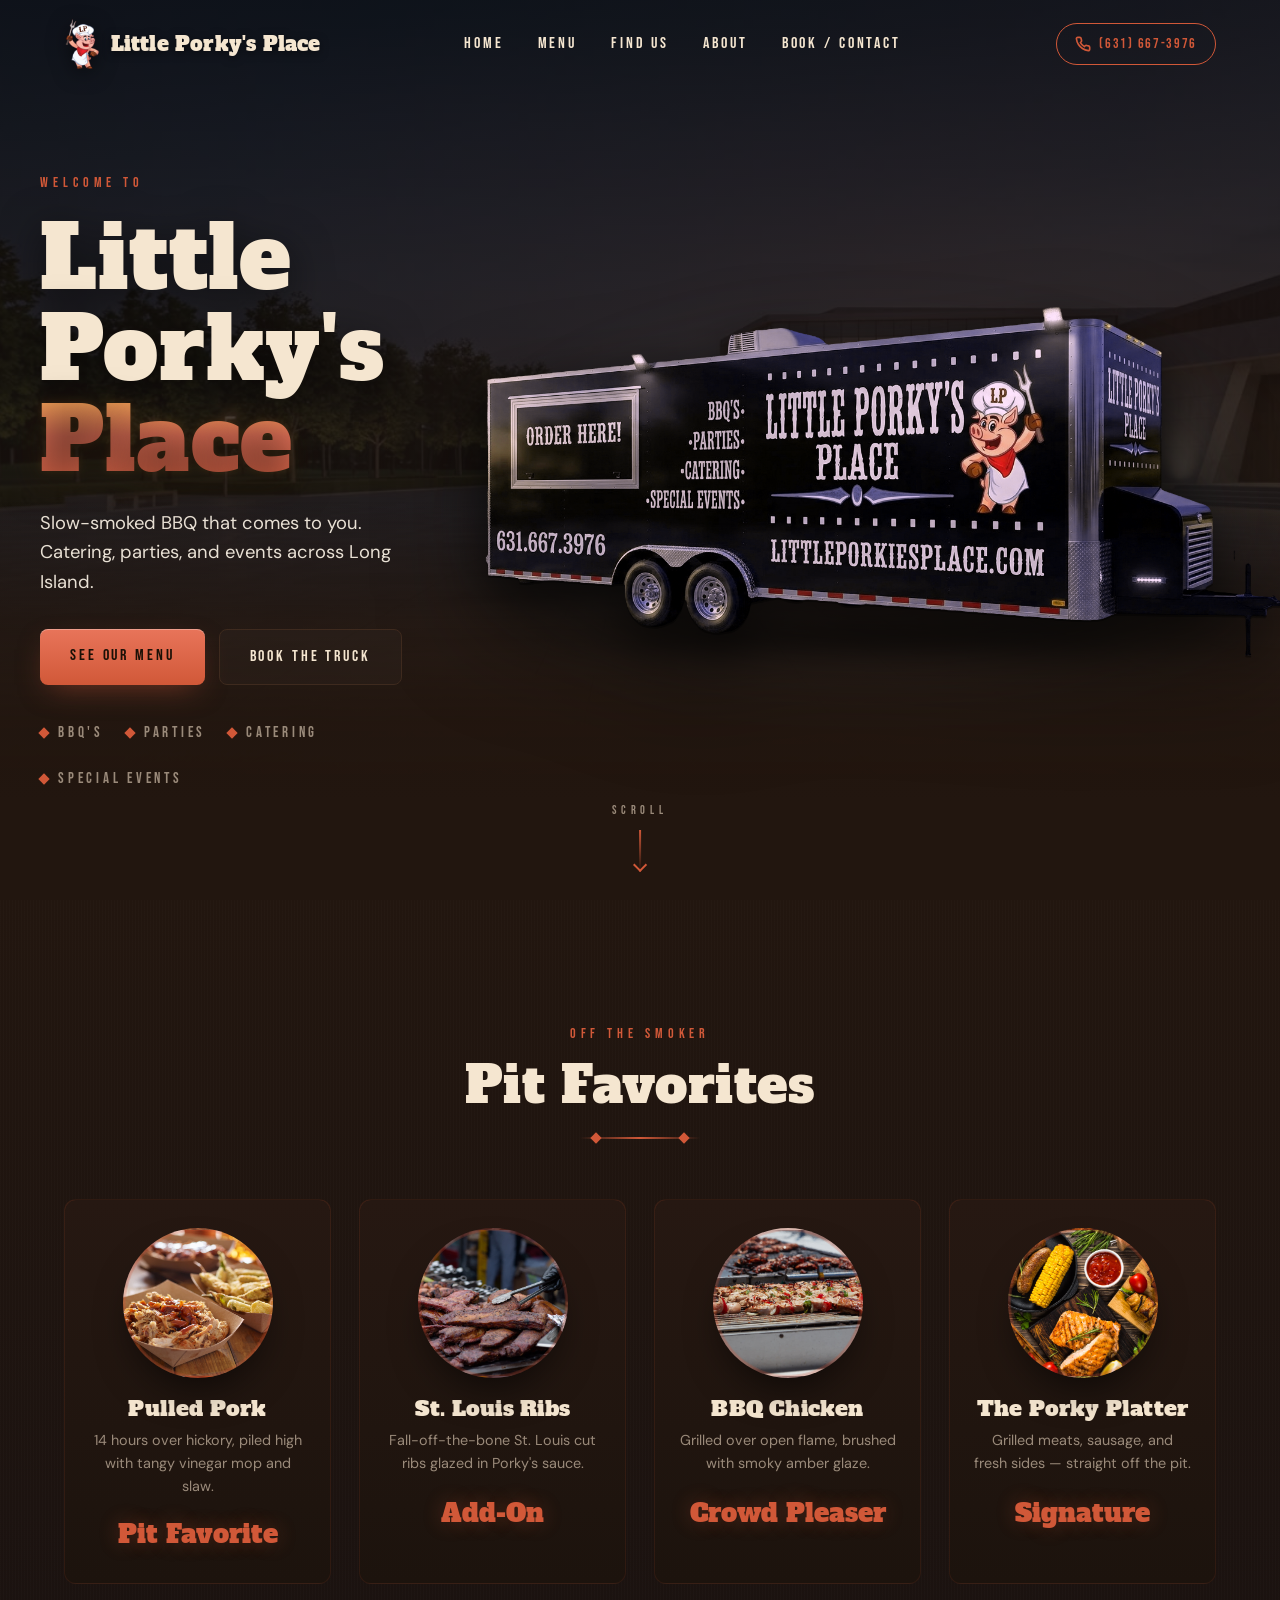
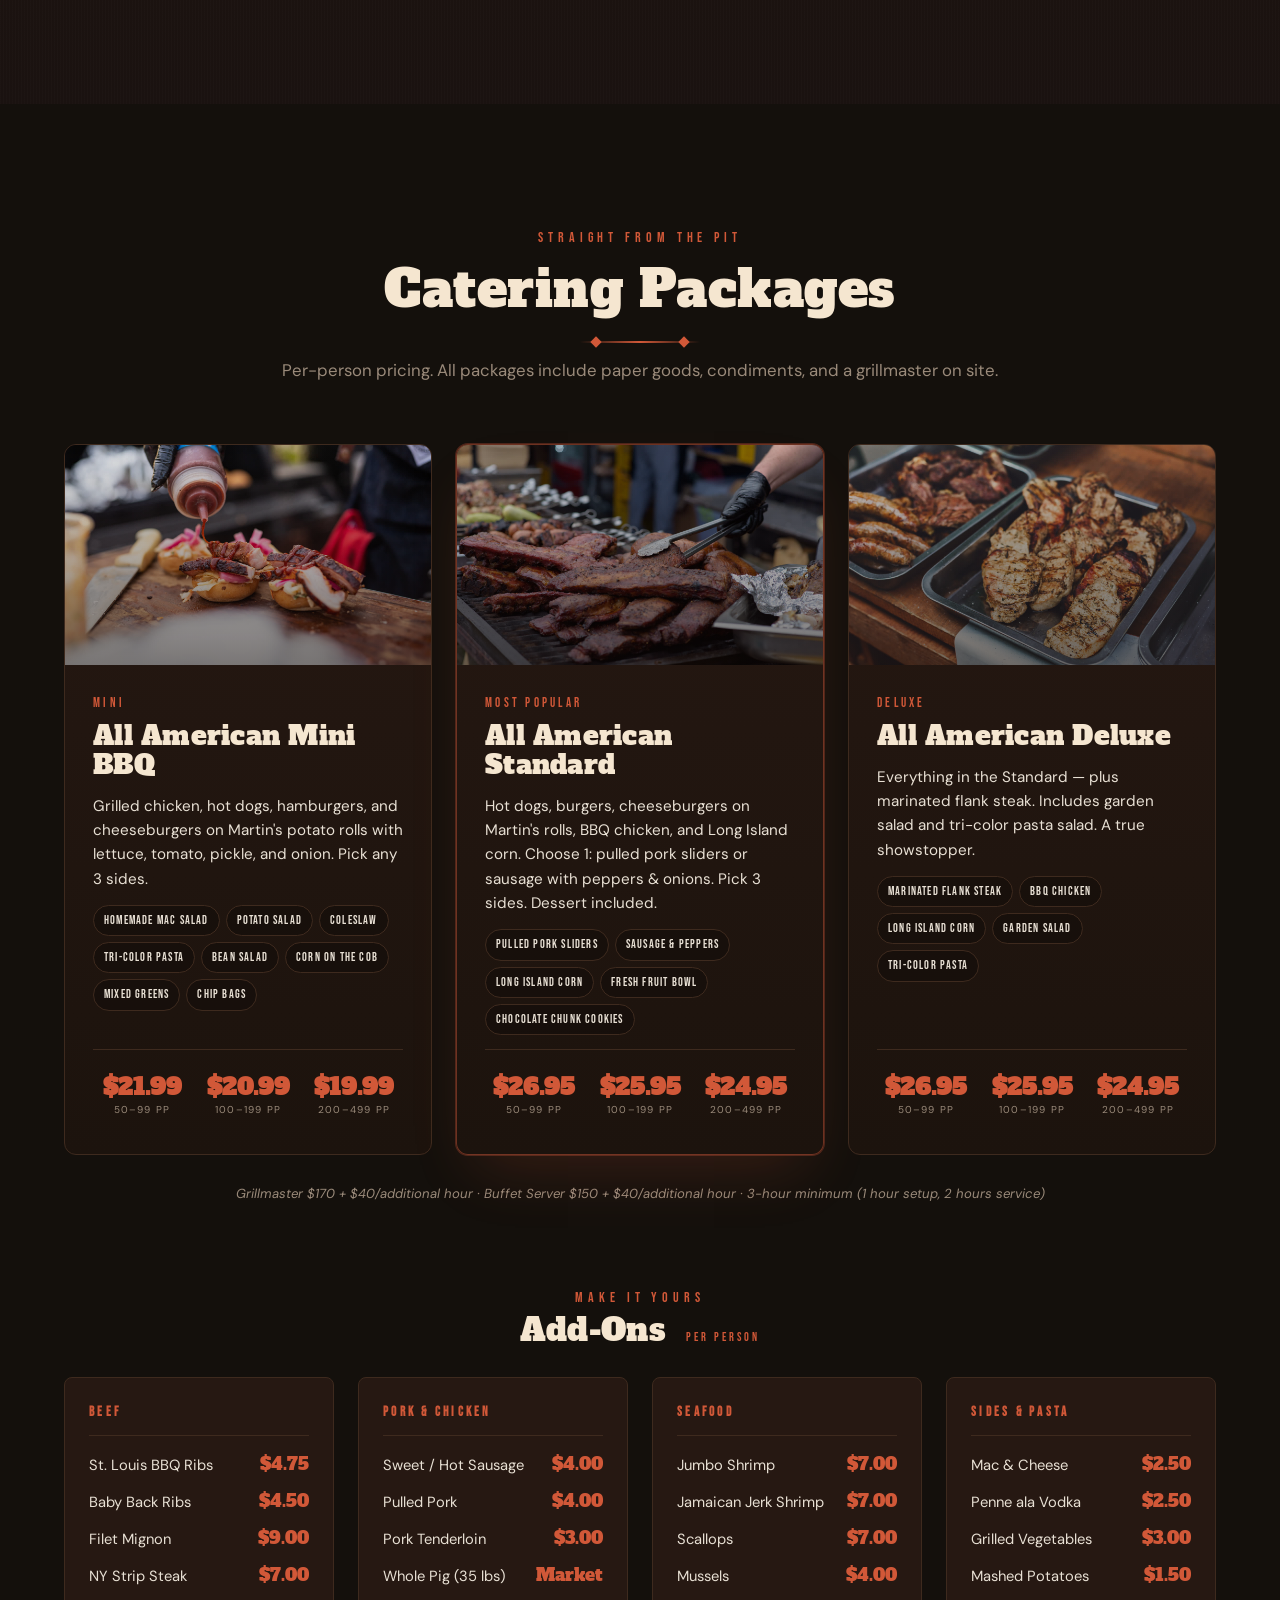
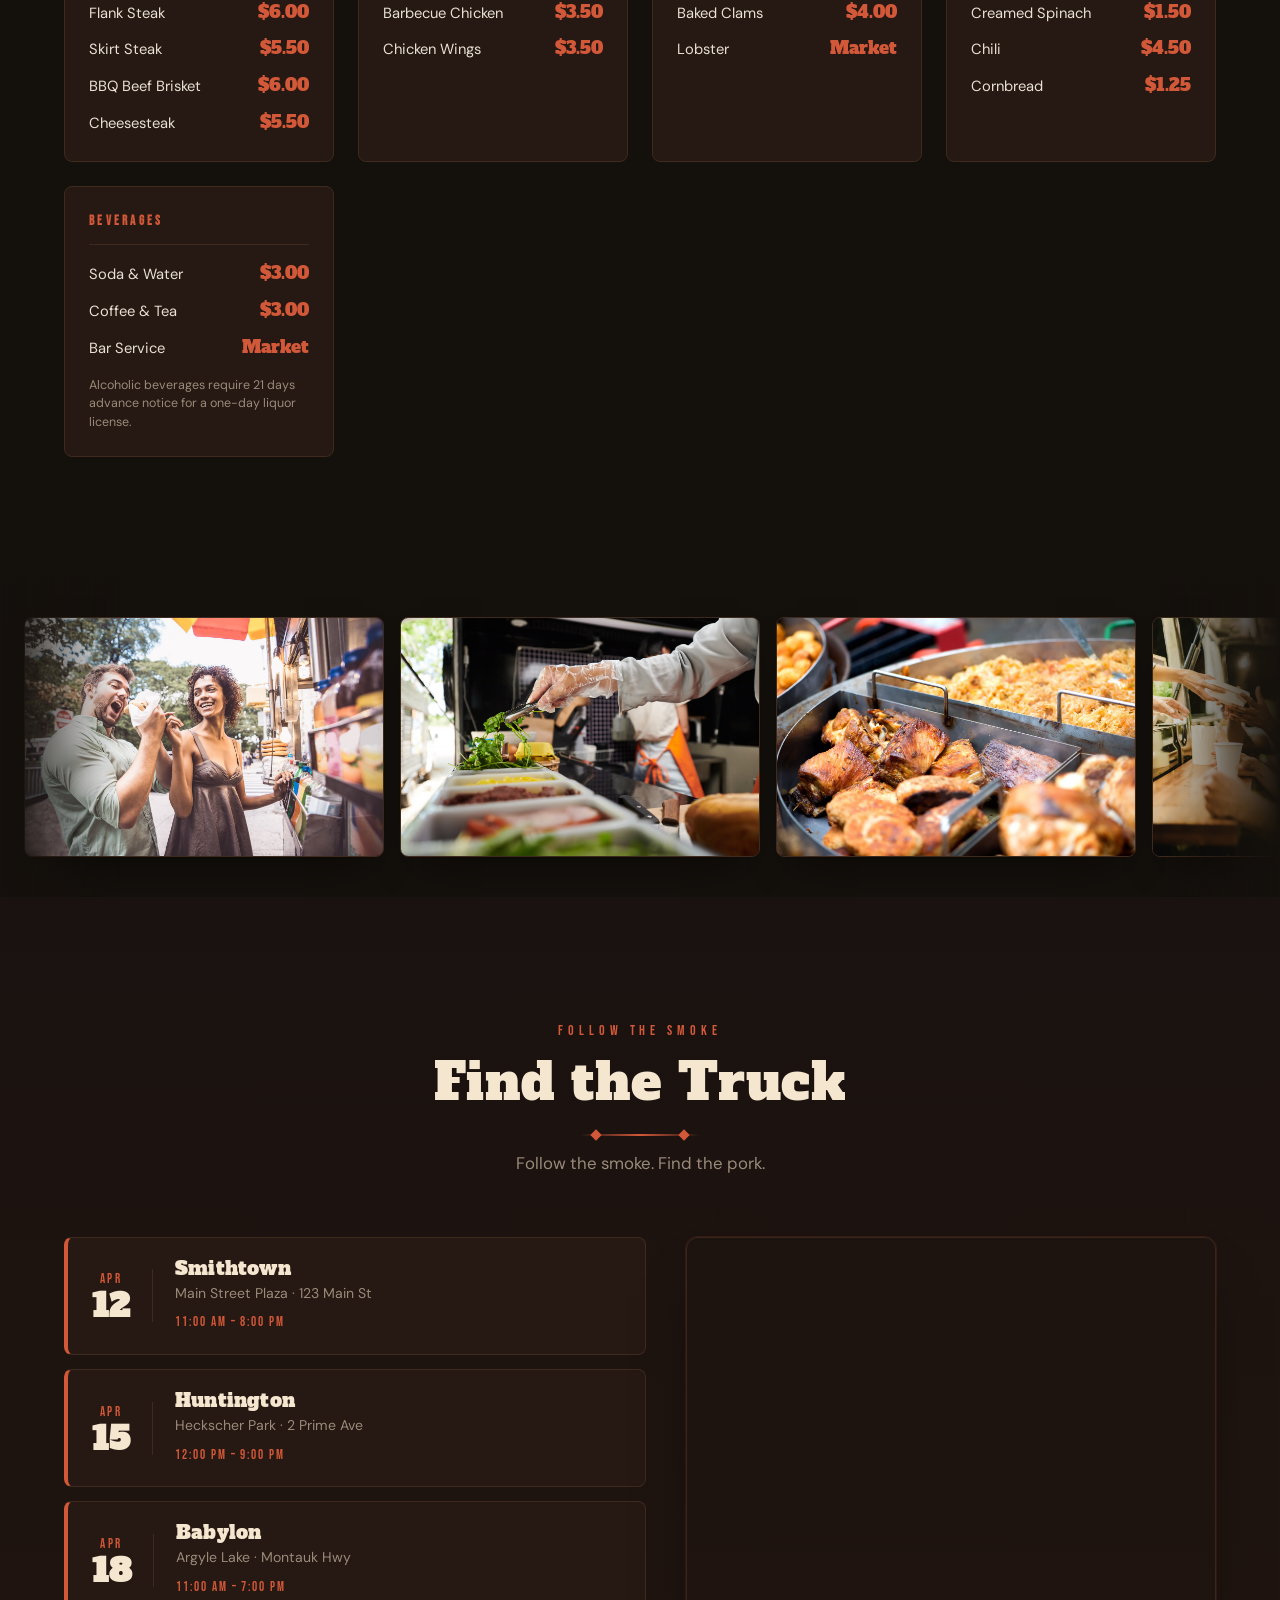
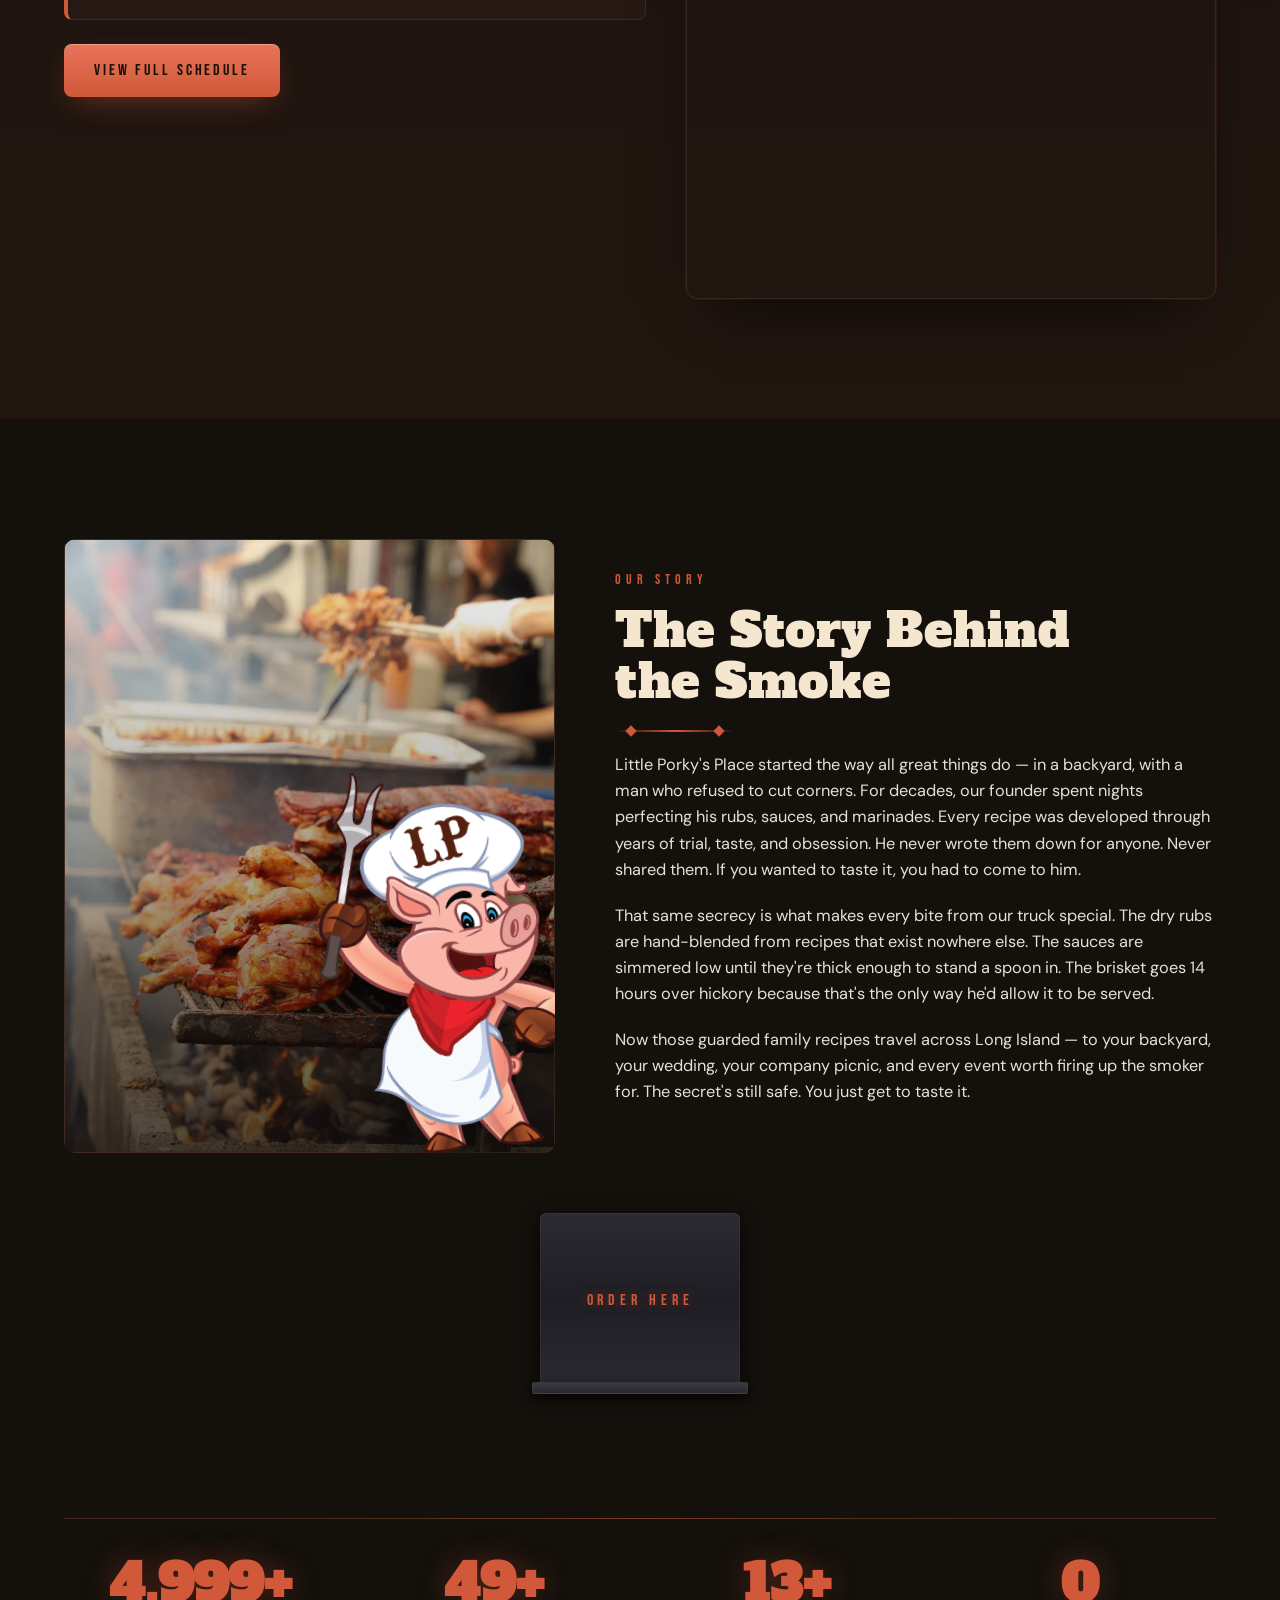
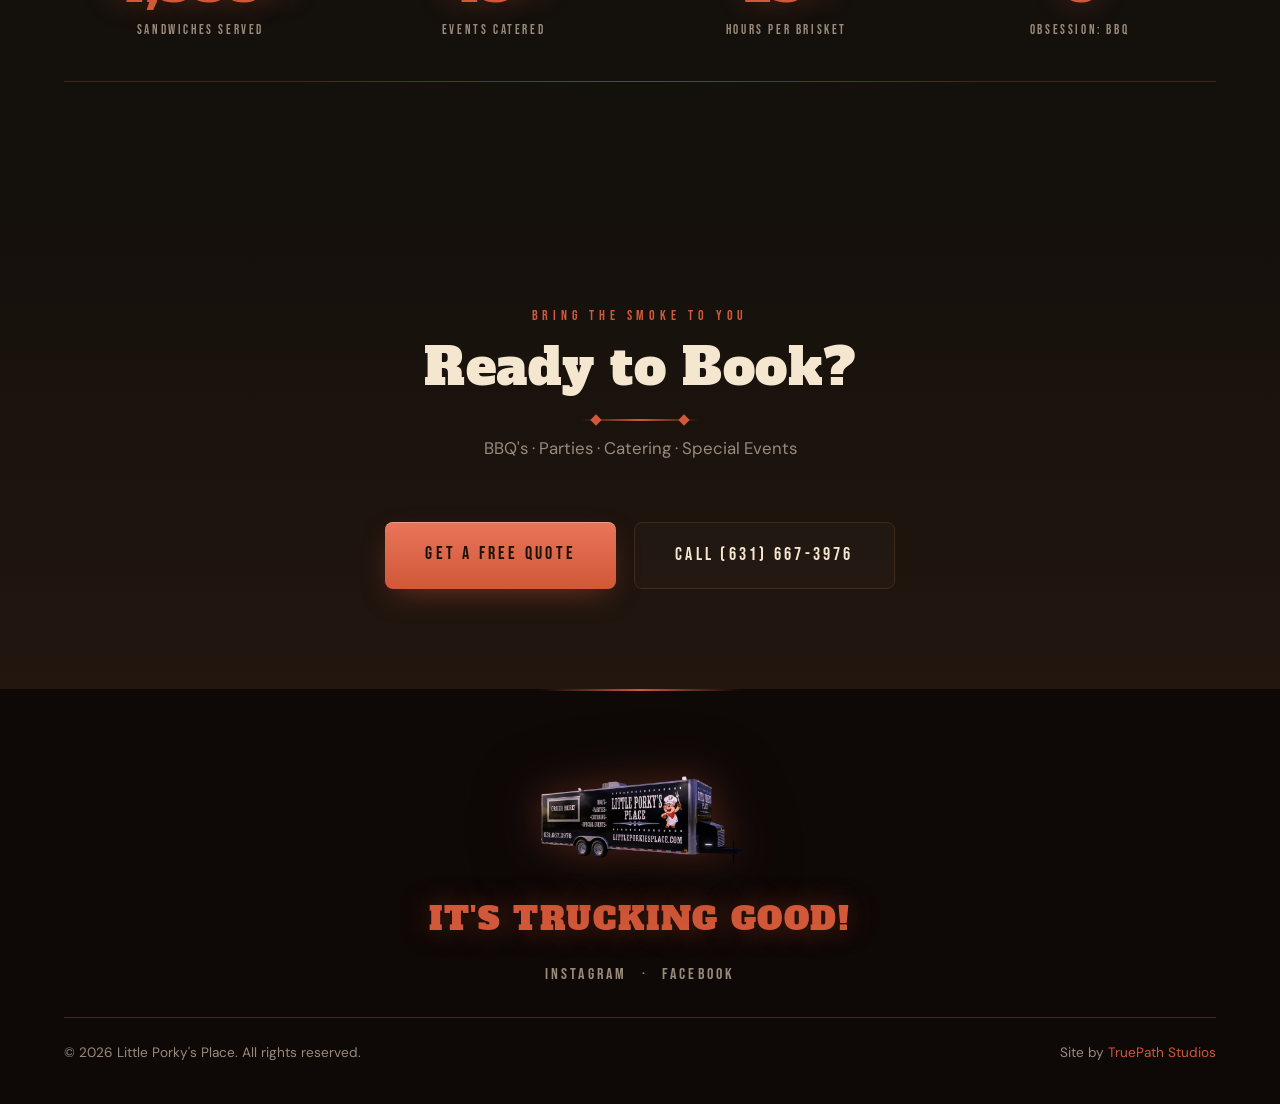
==== index.html @ bdef8e2d "SEO: Optimize / — meta tags, strong tags, external links — via Mission Control" ====
<!DOCTYPE html>
<html lang="en">
<head>
<meta charset="UTF-8" />
<meta name="viewport" content="width=device-width, initial-scale=1.0" />
<meta name="description" content="Little Porky's Place serves authentic slow-smoked BBQ across Long Island. Mobile food truck with pulled pork, ribs & brisket.">
<title>BBQ Food Truck Long Island | Little Porky's Place</title>
<link rel="preconnect" href="https://fonts.googleapis.com">
<link rel="preconnect" href="https://fonts.gstatic.com" crossorigin>
<link href="https://fonts.googleapis.com/css2?family=Alfa+Slab+One&family=Bebas+Neue&family=DM+Sans:wght@400;500;700&display=swap" rel="stylesheet">
<link rel="stylesheet" href="css/styles.css" />
  <link rel="canonical" href="https://little-porkys-place.netlify.app/">
  <meta property="og:title" content="BBQ Food Truck Long Island | Little Porky's Place">
  <meta property="og:description" content="Little Porky's Place serves authentic slow-smoked BBQ across Long Island. Mobile food truck with pulled pork, ribs & brisket.">
  <meta property="og:url" content="https://little-porkys-place.netlify.app/">
  <meta property="og:type" content="website">
  <meta name="twitter:card" content="summary">
  <meta name="twitter:title" content="BBQ Food Truck Long Island | Little Porky's Place">
  <meta name="twitter:description" content="Little Porky's Place serves authentic slow-smoked BBQ across Long Island. Mobile food truck catering for events, parties & festivals.">
  <link rel="icon" href="/favicon.ico">
</head>
<body>

<!-- ============ NAV ============ -->
<header class="nav" id="nav">
  <div class="nav__inner">
    <a href="#home" class="nav__brand">
      <img src="assets/images/mascot.png" alt="" class="nav__brand-mascot" />
      <span class="nav__brand-text">Little Porky's Place</span>
    </a>
    <nav class="nav__links" id="navLinks">
      <a href="#home">Home</a>
      <a href="#menu">Menu</a>
      <a href="#find">Find Us</a>
      <a href="#about">About</a>
      <a href="contact.html">Book / Contact</a>
    </nav>
    <a href="tel:6316673976" class="nav__phone">
      <svg width="16" height="16" viewBox="0 0 24 24" fill="none" stroke="currentColor" stroke-width="2.5" stroke-linecap="round" stroke-linejoin="round"><path d="M22 16.92v3a2 2 0 0 1-2.18 2 19.79 19.79 0 0 1-8.63-3.07 19.5 19.5 0 0 1-6-6A19.79 19.79 0 0 1 2.12 4.18 2 2 0 0 1 4.11 2h3a2 2 0 0 1 2 1.72c.127.96.361 1.903.7 2.81a2 2 0 0 1-.45 2.11L8.09 9.91a16 16 0 0 0 6 6l1.27-1.27a2 2 0 0 1 2.11-.45c.907.339 1.85.573 2.81.7A2 2 0 0 1 22 16.92z"/></svg>
      <span>(631) 667-3976</span>
    </a>
    <button class="nav__toggle" id="navToggle" aria-label="Toggle menu">
      <span></span><span></span><span></span>
    </button>
  </div>
</header>

<!-- ============ HERO ============ -->
<section class="hero" id="home">
  <div class="hero__grid">
    <div class="hero__copy">
      <span class="eyebrow">Welcome to</span>
      <h1 class="hero__title">Little Porky's<br><span>Place</span></h1>
      <p class="hero__sub">Slow-smoked BBQ that comes to you.<br>Catering, parties, and events across Long Island.</p>
      <div class="hero__cta">
        <a href="#menu" class="btn btn--amber">See Our Menu</a>
        <a href="contact.html" class="btn btn--ghost">Book the Truck</a>
      </div>
      <ul class="hero__badges">
        <li>BBQ's</li><li>Parties</li><li>Catering</li><li>Special Events</li>
      </ul>
    </div>

    <div class="hero__truck-wrap" id="truckWrap">
      <div class="hero__glow"></div>
      <div class="hero__smoke" id="smokeField" aria-hidden="true"></div>
      <img src="assets/images/truck.png" alt="Little Porky's Place food truck" class="hero__truck" id="truckImg" />
    </div>
  </div>

  <div class="scroll-ind">
    <span>SCROLL</span>
    <div class="scroll-ind__arrow"></div>
  </div>

</section>

<!-- ============ SPECIALS ============ -->
<section class="specials">
  <div class="container">
    <div class="section-head">
      <span class="eyebrow">Off the Smoker</span>
      <h2>Pit Favorites</h2>
      <div class="divider"></div>
    </div>

    <div class="specials__row" id="specialsRow">
      <article class="special-card">
        <div class="special-card__img has-photo" style="background-image:url('assets/images/pulled-pork.jpg')"></div>
        <h3>Pulled Pork</h3>
        <p>14 hours over hickory, piled high with tangy vinegar mop and slaw.</p>
        <span class="price">Pit Favorite</span>
      </article>
      <article class="special-card">
        <div class="special-card__img has-photo" style="background-image:url('assets/images/ribs.jpg')"></div>
        <h3>St. Louis Ribs</h3>
        <p>Fall-off-the-bone St. Louis cut ribs glazed in Porky's sauce.</p>
        <span class="price">Add-On</span>
      </article>
      <article class="special-card">
        <div class="special-card__img has-photo" style="background-image:url('assets/images/kabobs.jpg')"></div>
        <h3>BBQ Chicken</h3>
        <p>Grilled over open flame, brushed with smoky amber glaze.</p>
        <span class="price">Crowd Pleaser</span>
      </article>
      <article class="special-card">
        <div class="special-card__img has-photo" style="background-image:url('assets/images/platter.jpg')"></div>
        <h3>The Porky Platter</h3>
        <p>Grilled meats, sausage, and fresh sides — straight off the pit.</p>
        <span class="price">Signature</span>
      </article>
    </div>
  </div>
</section>

<!-- ============ MENU ============ -->
<section class="menu" id="menu">
  <div class="container">
    <div class="section-head">
      <span class="eyebrow">Straight from the Pit</span>
      <h2>Catering Packages</h2>
      <div class="divider"></div>
      <p class="section-sub">Per-person pricing. All packages include paper goods, condiments, and a grillmaster on site.</p>
    </div>

    <div class="packages">
      <article class="pkg">
        <div class="pkg__img" style="background-image:url('assets/images/burger.jpg')"></div>
        <div class="pkg__body">
          <span class="pkg__eyebrow">Mini</span>
          <h3>All American Mini BBQ</h3>
          <p>Grilled chicken, hot dogs, hamburgers, and cheeseburgers on Martin's potato rolls with lettuce, tomato, pickle, and onion. Pick any 3 sides.</p>
          <ul class="pkg__sides">
            <li>Homemade Mac Salad</li><li>Potato Salad</li><li>Coleslaw</li>
            <li>Tri-Color Pasta</li><li>Bean Salad</li><li>Corn on the Cob</li>
            <li>Mixed Greens</li><li>Chip Bags</li>
          </ul>
          <div class="pkg__pricing">
            <div><strong>$21.99</strong><span>50–99 pp</span></div>
            <div><strong>$20.99</strong><span>100–199 pp</span></div>
            <div><strong>$19.99</strong><span>200–499 pp</span></div>
          </div>
        </div>
      </article>

      <article class="pkg pkg--featured">
        <div class="pkg__img" style="background-image:url('assets/images/ribs.jpg')"></div>
        <div class="pkg__body">
          <span class="pkg__eyebrow">Most Popular</span>
          <h3>All American Standard</h3>
          <p>Hot dogs, burgers, cheeseburgers on Martin's rolls, BBQ chicken, and Long Island corn. Choose 1: pulled pork sliders or sausage with peppers &amp; onions. Pick 3 sides. Dessert included.</p>
          <ul class="pkg__sides">
            <li>Pulled Pork Sliders</li><li>Sausage &amp; Peppers</li><li>Long Island Corn</li>
            <li>Fresh Fruit Bowl</li><li>Chocolate Chunk Cookies</li>
          </ul>
          <div class="pkg__pricing">
            <div><strong>$26.95</strong><span>50–99 pp</span></div>
            <div><strong>$25.95</strong><span>100–199 pp</span></div>
            <div><strong>$24.95</strong><span>200–499 pp</span></div>
          </div>
        </div>
      </article>

      <article class="pkg">
        <div class="pkg__img" style="background-image:url('assets/images/grill-steaks.jpg')"></div>
        <div class="pkg__body">
          <span class="pkg__eyebrow">Deluxe</span>
          <h3>All American Deluxe</h3>
          <p>Everything in the Standard — plus marinated flank steak. Includes garden salad and tri-color pasta salad. A true showstopper.</p>
          <ul class="pkg__sides">
            <li>Marinated Flank Steak</li><li>BBQ Chicken</li><li>Long Island Corn</li>
            <li>Garden Salad</li><li>Tri-Color Pasta</li>
          </ul>
          <div class="pkg__pricing">
            <div><strong>$26.95</strong><span>50–99 pp</span></div>
            <div><strong>$25.95</strong><span>100–199 pp</span></div>
            <div><strong>$24.95</strong><span>200–499 pp</span></div>
          </div>
        </div>
      </article>
    </div>

    <p class="pkg__note">Grillmaster $170 + $40/additional hour · Buffet Server $150 + $40/additional hour · 3-hour minimum (1 hour setup, 2 hours service)</p>

    <div class="section-head section-head--tight">
      <span class="eyebrow">Make It Yours</span>
      <h3 class="addons__title">Add-Ons <small>per person</small></h3>
    </div>

    <div class="addons">
      <div class="addon-group">
        <h4>Beef</h4>
        <ul>
          <li><span>St. Louis BBQ Ribs</span><em>$4.75</em></li>
          <li><span>Baby Back Ribs</span><em>$4.50</em></li>
          <li><span>Filet Mignon</span><em>$9.00</em></li>
          <li><span>NY Strip Steak</span><em>$7.00</em></li>
          <li><span>Flank Steak</span><em>$6.00</em></li>
          <li><span>Skirt Steak</span><em>$5.50</em></li>
          <li><span>BBQ Beef Brisket</span><em>$6.00</em></li>
          <li><span>Cheesesteak</span><em>$5.50</em></li>
        </ul>
      </div>
      <div class="addon-group">
        <h4>Pork &amp; Chicken</h4>
        <ul>
          <li><span>Sweet / Hot Sausage</span><em>$4.00</em></li>
          <li><span>Pulled Pork</span><em>$4.00</em></li>
          <li><span>Pork Tenderloin</span><em>$3.00</em></li>
          <li><span>Whole Pig (35 lbs)</span><em>Market</em></li>
          <li><span>Barbecue Chicken</span><em>$3.50</em></li>
          <li><span>Chicken Wings</span><em>$3.50</em></li>
        </ul>
      </div>
      <div class="addon-group">
        <h4>Seafood</h4>
        <ul>
          <li><span>Jumbo Shrimp</span><em>$7.00</em></li>
          <li><span>Jamaican Jerk Shrimp</span><em>$7.00</em></li>
          <li><span>Scallops</span><em>$7.00</em></li>
          <li><span>Mussels</span><em>$4.00</em></li>
          <li><span>Baked Clams</span><em>$4.00</em></li>
          <li><span>Lobster</span><em>Market</em></li>
        </ul>
      </div>
      <div class="addon-group">
        <h4>Sides &amp; Pasta</h4>
        <ul>
          <li><span>Mac &amp; Cheese</span><em>$2.50</em></li>
          <li><span>Penne ala Vodka</span><em>$2.50</em></li>
          <li><span>Grilled Vegetables</span><em>$3.00</em></li>
          <li><span>Mashed Potatoes</span><em>$1.50</em></li>
          <li><span>Creamed Spinach</span><em>$1.50</em></li>
          <li><span>Chili</span><em>$4.50</em></li>
          <li><span>Cornbread</span><em>$1.25</em></li>
        </ul>
      </div>
      <div class="addon-group">
        <h4>Beverages</h4>
        <ul>
          <li><span>Soda &amp; Water</span><em>$3.00</em></li>
          <li><span>Coffee &amp; Tea</span><em>$3.00</em></li>
          <li><span>Bar Service</span><em>Market</em></li>
        </ul>
        <p class="addon-group__note">Alcoholic beverages require 21 days advance notice for a one-day liquor license.</p>
      </div>
    </div>
  </div>
</section>

<!-- ============ GALLERY ============ -->
<section class="gallery" aria-label="At the truck">
  <div class="gallery__track">
    <figure class="gallery__item"><img src="assets/images/at-truck-1.jpg" alt="Guests ordering at the food truck" loading="lazy" /></figure>
    <figure class="gallery__item"><img src="assets/images/sandwich.jpg" alt="Pulled pork sandwich being plated" loading="lazy" /></figure>
    <figure class="gallery__item"><img src="assets/images/pork-meat.jpg" alt="Smoked pork on the pit" loading="lazy" /></figure>
    <figure class="gallery__item"><img src="assets/images/at-truck-2.jpg" alt="Friends laughing at the food truck" loading="lazy" /></figure>
    <figure class="gallery__item"><img src="assets/images/veggies-meat.jpg" alt="Grilled vegetables and meat" loading="lazy" /></figure>
    <figure class="gallery__item"><img src="assets/images/street-food.jpg" alt="Street-style BBQ spread" loading="lazy" /></figure>
    <figure class="gallery__item" aria-hidden="true"><img src="assets/images/at-truck-1.jpg" alt="" loading="lazy" /></figure>
    <figure class="gallery__item" aria-hidden="true"><img src="assets/images/sandwich.jpg" alt="" loading="lazy" /></figure>
    <figure class="gallery__item" aria-hidden="true"><img src="assets/images/pork-meat.jpg" alt="" loading="lazy" /></figure>
    <figure class="gallery__item" aria-hidden="true"><img src="assets/images/at-truck-2.jpg" alt="" loading="lazy" /></figure>
    <figure class="gallery__item" aria-hidden="true"><img src="assets/images/veggies-meat.jpg" alt="" loading="lazy" /></figure>
    <figure class="gallery__item" aria-hidden="true"><img src="assets/images/street-food.jpg" alt="" loading="lazy" /></figure>
  </div>
</section>

<!-- ============ FIND US ============ -->
<section class="find" id="find">
  <div class="container">
    <div class="section-head">
      <span class="eyebrow">Follow the Smoke</span>
      <h2>Find the Truck</h2>
      <div class="divider"></div>
      <p class="section-sub">Follow the smoke. Find the pork.</p>
    </div>

    <div class="find__layout">
      <div class="schedule">
        <article class="schedule-card">
          <div class="schedule-card__date"><span>APR</span><strong>12</strong></div>
          <div class="schedule-card__info"><h3>Smithtown</h3><p>Main Street Plaza · 123 Main St</p><span>11:00 AM – 8:00 PM</span></div>
        </article>
        <article class="schedule-card">
          <div class="schedule-card__date"><span>APR</span><strong>15</strong></div>
          <div class="schedule-card__info"><h3>Huntington</h3><p>Heckscher Park · 2 Prime Ave</p><span>12:00 PM – 9:00 PM</span></div>
        </article>
        <article class="schedule-card">
          <div class="schedule-card__date"><span>APR</span><strong>18</strong></div>
          <div class="schedule-card__info"><h3>Babylon</h3><p>Argyle Lake · Montauk Hwy</p><span>11:00 AM – 7:00 PM</span></div>
        </article>
        <a href="schedule.html" class="btn btn--amber find__view-all">View Full Schedule</a>
      </div>

      <div class="find__map">
        <iframe
          class="map-embed"
          src="https://maps.google.com/maps?q=100%20Vanderbilt%20Motor%20Parkway%2C%20Hauppauge%2C%20NY%2011788&t=&z=15&ie=UTF8&iwloc=B&output=embed"
          title="Little Porky's Place on Google Maps"
          loading="lazy"
          referrerpolicy="no-referrer-when-downgrade"
          allowfullscreen></iframe>
      </div>
    </div>
  </div>
</section>

<!-- ============ ABOUT ============ -->
<section class="about" id="about">
  <div class="container">
    <div class="about__grid">
      <div class="about__media">
        <div class="about__photo has-photo" style="background-image:url('assets/images/smoker.jpg')"></div>
        <img src="assets/images/mascot.png" alt="Little Porky mascot" class="about__mascot" />
      </div>
      <div class="about__text">
        <span class="eyebrow">Our Story</span>
        <h2>The Story Behind<br>the Smoke</h2>
        <div class="divider divider--left"></div>
        <p>Little Porky's Place started the way all great things do — in a backyard, with a man who refused to cut corners. For decades, our founder spent nights perfecting his rubs, sauces, and marinades. Every recipe was developed through years of trial, taste, and obsession. He never wrote them down for anyone. Never shared them. If you wanted to taste it, you had to come to him.</p>
        <p>That same secrecy is what makes every bite from our truck special. The dry rubs are hand-blended from recipes that exist nowhere else. The sauces are simmered low until they're thick enough to stand a spoon in. The brisket goes 14 hours over hickory because that's the only way he'd allow it to be served.</p>
        <p>Now those guarded family recipes travel across Long Island — to your backyard, your wedding, your company picnic, and every event worth firing up the smoker for. The secret's still safe. You just get to taste it.</p>
      </div>
    </div>

    <div class="serving-window-wrap">
      <div class="serving-window" id="servingWindow">
        <div class="serving-window__interior">
          <div class="serving-window__glow"></div>
          <img src="assets/images/dad.png" alt="The pit master" class="serving-window__dad" />
        </div>
        <div class="serving-window__shutter">
          <span class="serving-window__label">ORDER HERE</span>
        </div>
        <div class="serving-window__ledge"></div>
      </div>
    </div>

    <div class="stats">
      <div class="stat"><strong data-count="5000">0</strong><span>Sandwiches Served</span></div>
      <div class="stat"><strong data-count="50">0</strong><span>Events Catered</span></div>
      <div class="stat"><strong data-count="14">0</strong><span>Hours per Brisket</span></div>
      <div class="stat"><strong data-count="1">0</strong><span>Obsession: BBQ</span></div>
    </div>
  </div>
</section>

<!-- ============ BOOK CTA ============ -->
<section class="book-cta" id="book">
  <div class="container">
    <div class="section-head">
      <span class="eyebrow">Bring the Smoke to You</span>
      <h2>Ready to Book?</h2>
      <div class="divider"></div>
      <p class="section-sub">BBQ's · Parties · Catering · Special Events</p>
    </div>
    <div class="book-cta__actions">
      <a href="contact.html" class="btn btn--amber btn--lg">Get a Free Quote</a>
      <a href="tel:6316673976" class="btn btn--ghost btn--lg">Call (631) 667-3976</a>
    </div>
  </div>
</section>

<!-- ============ FOOTER ============ -->
<footer class="footer">
  <div class="container">
    <img src="assets/images/truck.png" alt="" class="footer__truck" />
    <div class="footer__tagline">IT'S TRUCKING GOOD!</div>
    <div class="footer__social">
      <a href="#">Instagram</a>
      <span>·</span>
      <a href="#">Facebook</a>
    </div>
    <div class="footer__meta">
      <span>&copy; 2026 Little Porky's Place. All rights reserved.</span>
      <span>Site by <a href="https://truepathstudios.com">TruePath Studios</a></span>
    </div>
  </div>
</footer>

<div class="ember-canvas" id="emberCanvas" aria-hidden="true"></div>
<script src="js/main.js"></script>
</body>
</html>
---- css/styles.css ----
/* ============ TOKENS ============ */
:root {
  --c-bg:          #14100C;
  --c-bg-2:        #261812;
  --c-bg-3:        #1C130D;
  --c-amber:       #D15838;    /* logo rust / brick red — primary brand */
  --c-amber-2:     #E8745A;    /* lighter rust */
  --c-red:         #78B7CC;    /* logo teal accent */
  --c-cream:       #F5E6D0;
  --c-smoke:       #E8E0D4;
  --c-char:        #3E2A1E;
  --c-muted:       #9a8a7a;

  --font-display:  'Alfa Slab One', Georgia, serif;
  --font-accent:   'Bebas Neue', Impact, sans-serif;
  --font-body:     'DM Sans', system-ui, -apple-system, sans-serif;

  --ease:          cubic-bezier(.2,.7,.2,1);
  --r:             12px;
  --r-sm:          8px;

  --max:           1200px;
}

* { box-sizing: border-box; }
html { scroll-behavior: smooth; }
body {
  margin: 0;
  background: var(--c-bg);
  color: var(--c-cream);
  font-family: var(--font-body);
  font-size: 16px;
  line-height: 1.6;
  overflow-x: hidden;
  -webkit-font-smoothing: antialiased;
}
img { max-width: 100%; display: block; }
a { color: inherit; text-decoration: none; }
button { font-family: inherit; cursor: pointer; border: none; background: none; color: inherit; }

.container { max-width: var(--max); margin: 0 auto; padding: 0 24px; }

/* ============ EMBERS ============ */
.ember-canvas {
  position: fixed;
  inset: 0;
  pointer-events: none;
  z-index: 0;
  overflow: hidden;
}
.ember {
  position: absolute;
  border-radius: 50%;
  background: radial-gradient(circle, var(--ember-core, rgba(255,200,100,1)), var(--ember-mid, rgba(255,140,50,.8)) 40%, var(--ember-rim, rgba(209,88,56,.5)) 65%, transparent 80%);
  box-shadow: 0 0 var(--glow, 8px) var(--ember-core, rgba(255,180,80,.7));
  opacity: 0;
  animation: ember-float var(--dur, 8s) var(--delay, 0s) linear infinite;
  will-change: transform, opacity;
}
@keyframes ember-float {
  0%   { transform: translateY(0) scale(.6); opacity: 0; }
  12%  { opacity: var(--peak, .85); }
  50%  { opacity: calc(var(--peak, .85) * .7); }
  88%  { opacity: calc(var(--peak, .85) * .25); }
  100% { transform: translateY(var(--rise, -600px)) scale(.2); opacity: 0; }
}

/* ============ ELEMENTS ============ */
.eyebrow {
  font-family: var(--font-accent);
  font-size: 14px;
  letter-spacing: .35em;
  text-transform: uppercase;
  color: var(--c-amber);
  display: inline-block;
  padding-bottom: 4px;
}

h1, h2, h3 { font-family: var(--font-display); font-weight: 400; letter-spacing: .01em; line-height: 1.05; margin: 0; }

.section-head {
  text-align: center;
  margin-bottom: 60px;
}
.section-head h2 {
  font-size: clamp(2rem, 4.5vw, 3.2rem);
  margin-top: 10px;
  color: var(--c-cream);
}
.section-sub { color: var(--c-muted); margin-top: 14px; font-size: 1.05rem; }

.divider {
  width: 120px;
  height: 2px;
  margin: 24px auto 0;
  background: linear-gradient(90deg, transparent, var(--c-amber), transparent);
  position: relative;
}
.divider::before, .divider::after {
  content: '';
  position: absolute;
  top: 50%;
  width: 8px; height: 8px;
  background: var(--c-amber);
  transform: translateY(-50%) rotate(45deg);
  left: 50%;
  margin-left: -4px;
}
.divider::before { margin-left: -48px; }
.divider::after  { margin-left:  40px; }
.divider--left { margin-left: 0; margin-right: 0; }

/* ============ BUTTONS ============ */
.btn {
  display: inline-block;
  padding: 14px 30px;
  font-family: var(--font-accent);
  font-size: 16px;
  letter-spacing: .18em;
  text-transform: uppercase;
  border-radius: var(--r-sm);
  transition: transform .25s var(--ease), box-shadow .25s var(--ease), background .25s;
  position: relative;
}
.btn--amber {
  background: linear-gradient(180deg, var(--c-amber-2), var(--c-amber));
  color: #1a1006;
  box-shadow: 0 10px 30px -10px rgba(209,88,56,.5), inset 0 1px 0 rgba(255,255,255,.3);
}
.btn--amber:hover { transform: translateY(-2px); box-shadow: 0 18px 40px -12px rgba(209,88,56,.7), inset 0 1px 0 rgba(255,255,255,.3); }
.btn--ghost {
  border: 1.5px solid var(--c-char);
  color: var(--c-cream);
  background: rgba(255,255,255,.02);
}
.btn--ghost:hover { border-color: var(--c-amber); color: var(--c-amber); }
.btn--sm { padding: 10px 20px; font-size: 13px; }

/* ============ NAV ============ */
.nav {
  position: fixed;
  top: 0; left: 0; right: 0;
  z-index: 100;
  padding: 18px 0;
  transition: all .3s var(--ease);
}
.nav.is-scrolled {
  background: rgba(20, 12, 8, .85);
  backdrop-filter: blur(12px);
  -webkit-backdrop-filter: blur(12px);
  padding: 12px 0;
  border-bottom: 1px solid rgba(209,88,56,.15);
}
.nav__inner {
  max-width: var(--max);
  margin: 0 auto;
  padding: 0 24px;
  display: flex;
  align-items: center;
  justify-content: space-between;
  gap: 24px;
}
.nav__brand { display: flex; align-items: center; gap: 12px; }
.nav__brand-mascot {
  height: 52px;
  width: auto;
  display: block;
  filter: drop-shadow(0 4px 10px rgba(0,0,0,.55));
  transition: transform .4s var(--ease);
}
.nav__brand:hover .nav__brand-mascot { transform: rotate(-6deg) scale(1.06); }
.nav__brand-text {
  font-family: var(--font-display);
  font-size: 20px;
  color: var(--c-cream);
  letter-spacing: .01em;
  line-height: 1;
  text-shadow: 0 2px 8px rgba(0,0,0,.5);
}
.nav__links { display: flex; gap: 34px; }
.nav__links a {
  font-family: var(--font-accent);
  font-size: 16px;
  letter-spacing: .18em;
  text-transform: uppercase;
  color: var(--c-cream);
  transition: color .2s;
  position: relative;
}
.nav__links a::after {
  content: '';
  position: absolute; left: 50%; bottom: -6px;
  width: 0; height: 2px;
  background: var(--c-amber);
  transition: all .3s var(--ease);
  transform: translateX(-50%);
}
.nav__links a:hover { color: var(--c-amber); }
.nav__links a:hover::after { width: 100%; }
.nav__phone {
  display: flex;
  align-items: center;
  gap: 8px;
  padding: 9px 18px;
  border: 1.5px solid var(--c-amber);
  border-radius: 999px;
  font-family: var(--font-accent);
  font-size: 14px;
  letter-spacing: .12em;
  color: var(--c-amber);
  transition: background .25s var(--ease), color .25s, transform .25s;
  margin-left: 12px;
  white-space: nowrap;
}
.nav__phone:hover {
  background: var(--c-amber);
  color: #1a1006;
  transform: translateY(-1px);
}
.nav__phone svg { flex-shrink: 0; }
.nav__toggle { display: none; }

/* ============ HERO ============ */
.hero {
  position: relative;
  min-height: 100vh;
  padding: 140px 24px 80px;
  background:
    linear-gradient(180deg, rgba(14,8,7,.82) 0%, rgba(26,18,16,.78) 45%, rgba(34,22,15,.88) 100%),
    radial-gradient(1200px 600px at 70% 30%, rgba(209,88,56,.18), transparent 60%),
    url('../assets/images/hero-bg.jpg') center/cover no-repeat,
    linear-gradient(180deg, #0e0807 0%, #1A1210 40%, #22160F 100%);
  overflow: hidden;
  display: flex;
  align-items: center;
}
.hero::after {
  content: '';
  position: absolute;
  left: 0; right: 0; bottom: -2px;
  height: 400px;
  background: linear-gradient(180deg, rgba(34,22,15,0) 0%, rgba(34,22,15,.7) 30%, rgba(34,22,15,.95) 55%, #22160F 75%, #22160F 100%);
  pointer-events: none;
  z-index: 1;
}
.hero__ghost {
  position: absolute;
  top: 50%;
  left: 50%;
  transform: translate(-50%,-50%);
  font-family: var(--font-display);
  font-size: clamp(14rem, 32vw, 32rem);
  color: rgba(209,88,56,.035);
  letter-spacing: -.05em;
  pointer-events: none;
  user-select: none;
  white-space: nowrap;
  line-height: 1;
}
.hero__grid {
  position: relative;
  z-index: 3;
  max-width: var(--max);
  margin: 0 auto;
  width: 100%;
  display: grid;
  grid-template-columns: 1fr 2.2fr;
  gap: 28px;
  align-items: center;
}
.hero__copy { position: relative; z-index: 3; }
.hero__title {
  font-size: clamp(3rem, 6.8vw, 6rem);
  margin: 14px 0 22px;
  color: var(--c-cream);
  text-shadow: 0 10px 40px rgba(0,0,0,.6);
}
.hero__title span {
  display: inline-block;
  background: linear-gradient(180deg, #FFF4C8 0%, #FFCC55 18%, var(--c-amber-2) 45%, var(--c-amber) 75%, #8B2500 100%);
  -webkit-background-clip: text;
  background-clip: text;
  color: transparent;
  background-size: 100% 280%;
  background-position: 0% 45%;
  animation: fire-text 3s ease-in-out infinite alternate;
  filter: drop-shadow(0 0 4px rgba(255,160,50,.2));
}
@keyframes fire-text {
  0%   { background-position: 0% 35%; }
  100% { background-position: 0% 55%; }
}
.hero__sub {
  font-size: 1.15rem;
  color: var(--c-smoke);
  max-width: 440px;
  margin-bottom: 32px;
}
.hero__cta { display: flex; gap: 14px; flex-wrap: wrap; margin-bottom: 36px; }
.hero__badges {
  list-style: none;
  padding: 0; margin: 0;
  display: flex; gap: 22px; flex-wrap: wrap;
}
.hero__badges li {
  font-family: var(--font-accent);
  font-size: 15px;
  letter-spacing: .25em;
  color: var(--c-muted);
  padding-left: 18px;
  position: relative;
}
.hero__badges li::before {
  content: '';
  position: absolute; left: 0; top: 50%;
  width: 8px; height: 8px;
  background: var(--c-amber);
  transform: translateY(-50%) rotate(45deg);
}

/* Truck container */
.hero__truck-wrap {
  position: relative;
  aspect-ratio: 33/14;
  width: 118%;
  max-width: 1280px;
  justify-self: end;
  margin-right: -14%;
}
.hero__glow {
  position: absolute;
  inset: 10% 5% 5% 5%;
  background: radial-gradient(ellipse at 50% 55%, rgba(209,88,56,.45), rgba(120,183,204,.15) 40%, transparent 70%);
  filter: blur(50px);
  opacity: .55;
  transition: opacity .6s var(--ease);
  pointer-events: none;
}
.hero__truck-wrap:hover .hero__glow { opacity: 1; }

/* Ground shadow ellipse under the truck */
.hero__truck-wrap::after {
  content: '';
  position: absolute;
  left: 8%;
  right: 8%;
  bottom: 6%;
  height: 40px;
  background: radial-gradient(ellipse at center, rgba(0,0,0,.75) 0%, rgba(0,0,0,.45) 35%, transparent 70%);
  filter: blur(14px);
  z-index: 1;
  pointer-events: none;
  transition: transform .4s var(--ease), opacity .4s var(--ease);
}
.hero__truck-wrap:hover::after {
  transform: scaleX(.97);
  opacity: .9;
}

.hero__truck {
  position: relative;
  width: 100%;
  height: 100%;
  object-fit: contain;
  z-index: 2;
  filter:
    drop-shadow(0 2px 0 rgba(0,0,0,.4))
    drop-shadow(0 18px 22px rgba(0,0,0,.55))
    drop-shadow(0 40px 50px rgba(0,0,0,.45));
  transition: transform .4s var(--ease), filter .4s var(--ease);
}
.hero__truck-wrap:hover .hero__truck {
  transform: translateY(-4px) scale(1.01);
  filter:
    drop-shadow(0 2px 0 rgba(0,0,0,.4))
    drop-shadow(0 18px 22px rgba(0,0,0,.55))
    drop-shadow(0 40px 50px rgba(0,0,0,.45))
    drop-shadow(0 0 35px rgba(209,88,56,.45));
}

/* Smoke field */
.hero__smoke {
  position: absolute;
  inset: 0;
  pointer-events: none;
  z-index: 1;
}
.smoke-particle {
  position: absolute;
  bottom: 28%;
  width: 150px;
  height: 150px;
  border-radius: 50%;
  background: radial-gradient(circle, rgba(240,232,224,.5), rgba(240,232,224,.12) 55%, rgba(240,232,224,0) 75%);
  filter: blur(26px);
  mix-blend-mode: screen;
  opacity: 0;
  transform: translateY(0) scale(.4);
  animation: smoke-rise var(--dur,7s) linear infinite;
  animation-delay: var(--delay,0s);
  will-change: transform, opacity;
}
@keyframes smoke-rise {
  0%   { transform: translate(0, 0) scale(.35); opacity: 0; }
  15%  { opacity: .65; }
  55%  { opacity: .45; }
  85%  { opacity: .15; }
  100% { transform: translate(var(--drift,20px), -380px) scale(1.75); opacity: 0; }
}
.smoke-burst {
  position: absolute;
  bottom: 35%;
  left: 40%;
  width: 200px;
  height: 200px;
  border-radius: 50%;
  background: radial-gradient(circle, rgba(232,224,216,.6), transparent 70%);
  filter: blur(18px);
  transform: translate(-50%, 0) scale(.3);
  animation: smoke-burst .9s ease-out forwards;
  pointer-events: none;
}
@keyframes smoke-burst {
  0% { transform: translate(-50%, 0) scale(.3); opacity: .9; }
  100% { transform: translate(-50%, -220px) scale(1.6); opacity: 0; }
}

/* Serving window — bottom center of hero */
.serving-window-wrap {
  display: flex;
  justify-content: center;
  padding: 60px 0 50px;
}
.serving-window {
  position: relative;
  width: 200px;
  height: 175px;
  z-index: 5;
  perspective: 500px;
  cursor: pointer;
}
.serving-window__interior {
  position: absolute;
  inset: 0;
  background: linear-gradient(180deg, #3a2510 0%, #2a180c 60%, #1e120a 100%);
  border-radius: 6px 6px 0 0;
  overflow: hidden;
  display: flex;
  align-items: flex-end;
  justify-content: center;
}
.serving-window__glow {
  position: absolute;
  inset: -30%;
  background: radial-gradient(ellipse at 50% 50%, rgba(255,160,50,.55), rgba(209,88,56,.2) 50%, transparent 75%);
  opacity: 0;
  transition: opacity .7s ease;
}
.serving-window__dad {
  position: relative;
  z-index: 2;
  width: 130%;
  max-width: none;
  transform: translateY(100%);
  transition: transform .7s var(--ease);
  filter: drop-shadow(0 -4px 15px rgba(0,0,0,.8));
}
.serving-window__shutter {
  position: absolute;
  inset: 0;
  background: linear-gradient(180deg, #2a2a30 0%, #1e1e24 50%, #2a2a30 100%);
  border-radius: 6px 6px 0 0;
  border: 1px solid rgba(255,255,255,.06);
  border-bottom: none;
  transform-origin: top center;
  transition: transform .6s var(--ease);
  box-shadow: 0 6px 20px rgba(0,0,0,.8);
  z-index: 3;
  display: flex;
  align-items: center;
  justify-content: center;
}
.serving-window__label {
  font-family: var(--font-accent);
  font-size: 16px;
  letter-spacing: .3em;
  color: var(--c-amber);
  text-shadow: 0 0 12px rgba(209,88,56,.4);
  transition: opacity .3s;
}
.serving-window:hover .serving-window__label,
.serving-window.is-open .serving-window__label {
  opacity: 0;
}
.serving-window__ledge {
  position: absolute;
  bottom: -6px;
  left: -8px;
  right: -8px;
  height: 12px;
  background: linear-gradient(180deg, #3a3a42, #28282e);
  border-radius: 2px;
  border: 1px solid rgba(255,255,255,.05);
  box-shadow: 0 4px 12px rgba(0,0,0,.6);
  z-index: 4;
}
/* Desktop: hover opens */
@media (hover: hover) {
  .serving-window:hover .serving-window__shutter { transform: rotateX(-95deg); }
  .serving-window:hover .serving-window__dad { transform: translateY(28%); }
  .serving-window:hover .serving-window__glow { opacity: 1; }
  .serving-window:hover .serving-window__label { opacity: 0; }
}
/* Mobile: click toggles .is-open */
@media (hover: none) {
  .serving-window.is-open .serving-window__shutter { transform: rotateX(-95deg); }
  .serving-window.is-open .serving-window__dad { transform: translateY(28%); }
  .serving-window.is-open .serving-window__glow { opacity: 1; }
  .serving-window.is-open .serving-window__label { opacity: 0; }
}
@media (max-width: 980px) {
  .serving-window { width: 160px; height: 140px; }
  .serving-window__label { font-size: 13px; }
}
@media (max-width: 720px) {
  .serving-window-wrap { padding: 40px 0 30px; }
  .serving-window { width: 140px; height: 120px; }
  .serving-window__label { font-size: 11px; letter-spacing: .2em; }
}

/* Scroll indicator */
.scroll-ind {
  position: absolute;
  bottom: 30px; left: 50%;
  transform: translateX(-50%);
  z-index: 3;
  display: flex; flex-direction: column; align-items: center; gap: 10px;
  color: var(--c-muted);
  font-family: var(--font-accent);
  font-size: 12px;
  letter-spacing: .4em;
}
.scroll-ind__arrow {
  width: 2px; height: 40px;
  background: linear-gradient(180deg, var(--c-amber), transparent);
  position: relative;
  animation: scroll-bounce 2s ease-in-out infinite;
}
.scroll-ind__arrow::after {
  content: '';
  position: absolute; bottom: 0; left: 50%;
  width: 8px; height: 8px;
  border-right: 2px solid var(--c-amber);
  border-bottom: 2px solid var(--c-amber);
  transform: translateX(-50%) rotate(45deg);
}
@keyframes scroll-bounce {
  0%,100% { transform: translateY(0); opacity: .6; }
  50%     { transform: translateY(6px); opacity: 1; }
}

/* ============ SPECIALS ============ */
.specials {
  padding: 120px 0;
  background:
    linear-gradient(180deg, #22160F, #1A1210);
  position: relative;
}
.specials::before {
  content: '';
  position: absolute; inset: 0;
  background: repeating-linear-gradient(90deg, rgba(255,255,255,.012) 0 1px, transparent 1px 3px);
  pointer-events: none;
}
.specials__row {
  display: grid;
  grid-template-columns: repeat(4, 1fr);
  gap: 28px;
  position: relative;
}
.special-card {
  background: linear-gradient(180deg, var(--c-bg-2), var(--c-bg-3));
  border: 1px solid rgba(209,88,56,.1);
  border-radius: var(--r);
  padding: 28px 24px;
  text-align: center;
  transition: transform .3s var(--ease), box-shadow .3s var(--ease), border-color .3s;
  position: relative;
  overflow: hidden;
}
.special-card::before {
  content: '';
  position: absolute;
  inset: -1px;
  border-radius: inherit;
  padding: 1px;
  background: linear-gradient(180deg, rgba(209,88,56,.25), transparent 50%);
  -webkit-mask: linear-gradient(#000 0 0) content-box, linear-gradient(#000 0 0);
  -webkit-mask-composite: xor;
  mask-composite: exclude;
  pointer-events: none;
}
.special-card:hover {
  transform: translateY(-8px);
  border-color: rgba(209,88,56,.35);
  box-shadow: 0 30px 60px -20px rgba(209,88,56,.25), 0 0 0 1px rgba(209,88,56,.2);
}
.special-card__img {
  width: 110px; height: 110px;
  border-radius: 50%;
  margin: 0 auto 20px;
  background: radial-gradient(circle at 30% 30%, #4a2f1e, #2a1810);
  border: 2px solid rgba(209,88,56,.3);
  display: grid; place-items: center;
  font-size: 56px;
  position: relative;
}
.special-card__img::before {
  content: attr(data-emoji);
  filter: drop-shadow(0 0 20px rgba(209,88,56,.4));
}
.special-card__img.has-photo {
  width: 150px; height: 150px;
  background-size: cover;
  background-position: center;
  box-shadow: 0 20px 40px -15px rgba(0,0,0,.7), inset 0 0 0 1px rgba(209,88,56,.2);
}
.special-card__img.has-photo::before { content: none; }
.special-card:hover .special-card__img.has-photo {
  box-shadow: 0 25px 50px -15px rgba(209,88,56,.35), inset 0 0 0 1px rgba(209,88,56,.4);
}
.special-card h3 {
  font-size: 1.35rem;
  margin-bottom: 8px;
  color: var(--c-cream);
}
.special-card p {
  font-size: .9rem;
  color: var(--c-muted);
  margin: 0 0 16px;
  min-height: 48px;
}
.price {
  font-family: var(--font-display);
  font-size: 1.6rem;
  color: var(--c-amber);
  text-shadow: 0 0 20px rgba(209,88,56,.3);
}

/* ============ MENU ============ */
.menu {
  padding: 120px 0;
  background: var(--c-bg);
  position: relative;
  overflow: hidden;
}
.menu__tabs {
  display: flex;
  justify-content: center;
  gap: 6px;
  margin-bottom: 50px;
  flex-wrap: wrap;
  border-bottom: 1px solid var(--c-char);
  padding-bottom: 0;
}
.menu__tab {
  font-family: var(--font-accent);
  font-size: 17px;
  letter-spacing: .2em;
  text-transform: uppercase;
  color: var(--c-muted);
  padding: 14px 28px;
  position: relative;
  transition: color .25s;
}
.menu__tab::after {
  content: '';
  position: absolute;
  bottom: -1px; left: 0; right: 0;
  height: 3px;
  background: var(--c-amber);
  transform: scaleX(0);
  transform-origin: center;
  transition: transform .3s var(--ease);
}
.menu__tab:hover { color: var(--c-cream); }
.menu__tab.is-active { color: var(--c-amber); }
.menu__tab.is-active::after { transform: scaleX(1); }

.menu__panel {
  display: none;
  grid-template-columns: repeat(2, 1fr);
  gap: 22px;
}
.menu__panel.is-active { display: grid; animation: fade-up .5s var(--ease); }
@keyframes fade-up {
  from { opacity: 0; transform: translateY(20px); }
  to   { opacity: 1; transform: translateY(0); }
}
.menu-item {
  display: flex;
  gap: 20px;
  background: linear-gradient(180deg, var(--c-bg-2), var(--c-bg-3));
  border: 1px solid rgba(209,88,56,.08);
  border-radius: var(--r);
  padding: 20px;
  transition: transform .3s var(--ease), border-color .3s;
}
.menu-item:hover {
  border-color: rgba(209,88,56,.3);
  transform: translateX(4px);
}
.menu-item__img {
  flex-shrink: 0;
  width: 90px; height: 90px;
  border-radius: var(--r-sm);
  background: radial-gradient(circle at 30% 30%, #4a2f1e, #2a1810);
  display: grid; place-items: center;
  font-size: 44px;
  border: 1px solid var(--c-char);
}
.menu-item__img::before { content: attr(data-emoji); }
.menu-item__body { flex: 1; min-width: 0; }
.menu-item__top {
  display: flex;
  justify-content: space-between;
  align-items: baseline;
  gap: 12px;
  margin-bottom: 6px;
}
.menu-item__top h3 {
  font-size: 1.15rem;
  color: var(--c-cream);
}
.menu-item__top .price { font-size: 1.2rem; }
.menu-item p { margin: 0; font-size: .88rem; color: var(--c-muted); }

/* ============ PACKAGES ============ */
.packages {
  display: grid;
  grid-template-columns: repeat(3, 1fr);
  gap: 24px;
  margin-top: 10px;
}
.pkg {
  position: relative;
  display: flex;
  flex-direction: column;
  background: linear-gradient(180deg, var(--c-bg-2), var(--c-bg-3));
  border: 1px solid var(--c-char);
  border-radius: var(--r);
  overflow: hidden;
  transition: transform .4s var(--ease), border-color .3s, box-shadow .4s;
}
.pkg:hover {
  transform: translateY(-6px);
  border-color: rgba(209,88,56,.4);
  box-shadow: 0 40px 80px -30px rgba(0,0,0,.8), 0 0 0 1px rgba(209,88,56,.25);
}
.pkg--featured {
  border-color: rgba(209,88,56,.45);
  box-shadow: 0 0 0 1px rgba(209,88,56,.3), 0 30px 60px -20px rgba(209,88,56,.2);
}
.pkg__img {
  height: 220px;
  background-size: cover;
  background-position: center;
  position: relative;
}
.pkg__img::after {
  content: '';
  position: absolute; inset: 0;
  background: linear-gradient(180deg, rgba(14,8,7,.1) 0%, rgba(14,8,7,.55) 100%);
}
.pkg__body {
  padding: 28px;
  display: flex;
  flex-direction: column;
  gap: 14px;
  flex: 1;
}
.pkg__eyebrow {
  font-family: var(--font-accent);
  font-size: 13px;
  letter-spacing: .25em;
  color: var(--c-amber);
  text-transform: uppercase;
}
.pkg__body h3 {
  font-family: var(--font-display);
  font-size: 1.65rem;
  color: var(--c-cream);
  margin: -6px 0 0;
  line-height: 1.1;
}
.pkg__body > p {
  color: var(--c-smoke);
  font-size: .95rem;
  margin: 0;
}
.pkg__sides {
  list-style: none;
  padding: 0; margin: 0;
  display: flex;
  flex-wrap: wrap;
  gap: 6px;
}
.pkg__sides li {
  font-size: 12px;
  font-family: var(--font-accent);
  letter-spacing: .1em;
  text-transform: uppercase;
  color: var(--c-smoke);
  padding: 5px 10px;
  border: 1px solid var(--c-char);
  border-radius: 999px;
  background: rgba(0,0,0,.25);
}
.pkg__pricing {
  display: grid;
  grid-template-columns: repeat(3, 1fr);
  gap: 8px;
  margin-top: auto;
  padding-top: 18px;
  border-top: 1px solid var(--c-char);
}
.pkg__pricing > div {
  text-align: center;
  padding: 8px 4px;
}
.pkg__pricing strong {
  display: block;
  font-family: var(--font-display);
  font-size: 1.4rem;
  color: var(--c-amber);
  line-height: 1;
}
.pkg__pricing span {
  display: block;
  margin-top: 4px;
  font-size: 10px;
  letter-spacing: .12em;
  color: var(--c-muted);
  text-transform: uppercase;
}
.pkg__note {
  text-align: center;
  color: var(--c-muted);
  font-size: .82rem;
  margin: 28px 0 80px;
  font-style: italic;
}

.section-head--tight { margin-bottom: 30px; }
.addons__title {
  font-family: var(--font-display);
  font-size: 2rem;
  color: var(--c-cream);
}
.addons__title small {
  font-family: var(--font-accent);
  font-size: 12px;
  letter-spacing: .25em;
  color: var(--c-amber);
  margin-left: 10px;
  text-transform: uppercase;
}
.addons {
  display: grid;
  grid-template-columns: repeat(auto-fit, minmax(240px, 1fr));
  gap: 24px;
}
.addon-group {
  background: var(--c-bg-2);
  border: 1px solid var(--c-char);
  border-radius: var(--r-sm);
  padding: 24px;
}
.addon-group h4 {
  font-family: var(--font-accent);
  font-size: 13px;
  letter-spacing: .25em;
  text-transform: uppercase;
  color: var(--c-amber);
  margin: 0 0 16px;
  padding-bottom: 12px;
  border-bottom: 1px solid var(--c-char);
}
.addon-group ul {
  list-style: none;
  padding: 0; margin: 0;
  display: flex;
  flex-direction: column;
  gap: 10px;
}
.addon-group li {
  display: flex;
  justify-content: space-between;
  align-items: baseline;
  gap: 10px;
  font-size: .92rem;
  color: var(--c-smoke);
}
.addon-group li em {
  font-style: normal;
  font-family: var(--font-display);
  color: var(--c-amber);
  font-size: 1.05rem;
}
.addon-group__note {
  margin: 14px 0 0;
  font-size: .78rem;
  color: var(--c-muted);
  line-height: 1.5;
}

/* ============ GALLERY ============ */
.gallery {
  padding: 0;
  background: var(--c-bg);
  overflow: hidden;
  position: relative;
}
.gallery::before, .gallery::after {
  content: '';
  position: absolute;
  top: 0; bottom: 0;
  width: 120px;
  z-index: 2;
  pointer-events: none;
}
.gallery::before { left: 0; background: linear-gradient(90deg, var(--c-bg), transparent); }
.gallery::after  { right: 0; background: linear-gradient(-90deg, var(--c-bg), transparent); }
.gallery__track {
  display: flex;
  gap: 16px;
  padding: 40px 24px;
  animation: gallery-scroll 40s linear infinite;
  width: max-content;
}
.gallery__item {
  margin: 0;
  width: 360px;
  height: 240px;
  border-radius: var(--r-sm);
  overflow: hidden;
  border: 1px solid var(--c-char);
  box-shadow: 0 20px 40px -20px rgba(0,0,0,.7);
  flex-shrink: 0;
}
.gallery__item img {
  width: 100%;
  height: 100%;
  object-fit: cover;
  display: block;
  transition: transform .6s var(--ease);
}
.gallery__item:hover img { transform: scale(1.06); }
@keyframes gallery-scroll {
  0%   { transform: translateX(0); }
  100% { transform: translateX(calc(-376px * 6)); }
}
.gallery:hover .gallery__track { animation-play-state: paused; }

/* ============ FIND US ============ */
.find {
  padding: 120px 0;
  background: linear-gradient(180deg, #1A1210, #22160F);
  position: relative;
}
.find__layout {
  display: grid;
  grid-template-columns: 1.1fr 1fr;
  gap: 40px;
  align-items: start;
}
.schedule {
  display: flex;
  flex-direction: column;
  gap: 14px;
}
.find__view-all {
  align-self: flex-start;
  margin-top: 10px;
}
.schedule::-webkit-scrollbar { width: 6px; }
.schedule::-webkit-scrollbar-track { background: transparent; }
.schedule::-webkit-scrollbar-thumb { background: var(--c-char); border-radius: 3px; }
.schedule-card {
  display: flex;
  align-items: center;
  gap: 22px;
  background: var(--c-bg-2);
  border: 1px solid var(--c-char);
  border-left: 4px solid var(--c-amber);
  border-radius: var(--r-sm);
  padding: 20px 24px;
  transition: transform .25s var(--ease), border-color .25s;
}
.schedule-card:hover {
  transform: translateX(4px);
  border-color: var(--c-char);
  border-left-color: var(--c-amber-2);
  background: var(--c-bg-3);
}
.schedule-card__date {
  flex-shrink: 0;
  text-align: center;
  padding-right: 22px;
  border-right: 1px solid var(--c-char);
}
.schedule-card__date span {
  font-family: var(--font-accent);
  font-size: 13px;
  letter-spacing: .2em;
  color: var(--c-amber);
  display: block;
}
.schedule-card__date strong {
  font-family: var(--font-display);
  font-size: 2rem;
  color: var(--c-cream);
  line-height: 1;
  display: block;
}
.schedule-card__info h3 { font-size: 1.2rem; color: var(--c-cream); margin-bottom: 4px; }
.schedule-card__info p { margin: 0 0 4px; font-size: .88rem; color: var(--c-muted); }
.schedule-card__info span { font-family: var(--font-accent); font-size: 13px; letter-spacing: .15em; color: var(--c-amber); }

.find__map {
  position: sticky;
  top: 100px;
}
.map-embed {
  width: 100%;
  aspect-ratio: 4/5;
  border: 1px solid var(--c-char);
  border-radius: var(--r);
  display: block;
  filter: grayscale(.15) contrast(1.05);
  box-shadow: 0 30px 60px -30px rgba(0,0,0,.8), 0 0 0 1px rgba(209,88,56,.15);
}

/* ============ ABOUT ============ */
.about {
  padding: 120px 0;
  background: var(--c-bg);
  position: relative;
  overflow: hidden;
}
.about__grid {
  display: grid;
  grid-template-columns: .9fr 1.1fr;
  gap: 60px;
  align-items: center;
}
.about__media {
  position: relative;
  aspect-ratio: 4/5;
  border-radius: var(--r);
  overflow: hidden;
}
.about__photo {
  position: absolute; inset: 0;
  background:
    radial-gradient(circle at 40% 35%, rgba(209,88,56,.35), transparent 55%),
    radial-gradient(circle at 60% 70%, rgba(120,183,204,.3), transparent 60%),
    linear-gradient(135deg, #2a1810, #1a1006);
  display: grid; place-items: center;
  font-size: 120px;
  border: 1px solid var(--c-char);
}
.about__photo::before { content: attr(data-emoji); filter: drop-shadow(0 0 40px rgba(209,88,56,.6)); }
.about__photo.has-photo {
  background-size: cover;
  background-position: center;
  font-size: 0;
}
.about__photo.has-photo::before { content: none; }
.about__photo.has-photo::after {
  content: '';
  position: absolute; inset: 0;
  background: linear-gradient(180deg, rgba(14,8,7,.05) 0%, rgba(14,8,7,.35) 55%, rgba(14,8,7,.75) 100%);
  pointer-events: none;
}
.about__mascot {
  position: absolute;
  bottom: -10px;
  right: -20px;
  width: 55%;
  height: auto;
  z-index: 2;
  filter: drop-shadow(0 20px 30px rgba(0,0,0,.6));
  transform: rotate(-6deg);
  animation: mascot-float 4s ease-in-out infinite;
}
@keyframes mascot-float {
  0%,100% { transform: rotate(-6deg) translateY(0); }
  50%     { transform: rotate(-6deg) translateY(-8px); }
}
.about__text h2 {
  font-size: clamp(2rem, 4.5vw, 3rem);
  margin: 10px 0 0;
}
.about__text p {
  color: var(--c-smoke);
  margin: 20px 0;
  font-size: 1.02rem;
}

.stats {
  display: grid;
  grid-template-columns: repeat(4, 1fr);
  gap: 20px;
  margin-top: 80px;
  padding: 40px 0;
  border-top: 1px solid var(--c-char);
  border-bottom: 1px solid var(--c-char);
  position: relative;
}
.stats::before, .stats::after {
  content: '';
  position: absolute;
  left: 50%; width: 60%;
  height: 1px;
  background: linear-gradient(90deg, transparent, var(--c-amber), transparent);
  transform: translateX(-50%);
  opacity: .4;
}
.stats::before { top: -1px; }
.stats::after  { bottom: -1px; }
.stat { text-align: center; }
.stat strong {
  display: block;
  font-family: var(--font-display);
  font-size: clamp(2.2rem, 4vw, 3.5rem);
  color: var(--c-amber);
  line-height: 1;
  text-shadow: 0 0 30px rgba(209,88,56,.3);
}
.stat span {
  display: block;
  font-family: var(--font-accent);
  font-size: 13px;
  letter-spacing: .2em;
  color: var(--c-muted);
  margin-top: 10px;
  text-transform: uppercase;
}

/* ============ BOOK ============ */
.book {
  padding: 120px 0;
  background: linear-gradient(180deg, var(--c-bg), #22160F);
}
.book__cards {
  display: grid;
  grid-template-columns: repeat(4, 1fr);
  gap: 22px;
  margin-bottom: 70px;
}
.book-card {
  background: var(--c-bg-2);
  border: 1px solid var(--c-char);
  border-radius: var(--r);
  padding: 32px 24px;
  text-align: center;
  transition: transform .3s var(--ease), border-color .3s, box-shadow .3s;
}
.book-card:hover {
  transform: translateY(-6px);
  border-color: var(--c-amber);
  box-shadow: 0 30px 60px -24px rgba(209,88,56,.35);
}
.book-card__icon {
  font-size: 48px;
  margin-bottom: 16px;
  filter: drop-shadow(0 0 20px rgba(209,88,56,.35));
}
.book-card h3 { font-size: 1.25rem; color: var(--c-cream); margin-bottom: 10px; }
.book-card p { font-size: .9rem; color: var(--c-muted); margin: 0 0 20px; min-height: 40px; }

.book__form {
  max-width: 760px;
  margin: 0 auto;
  background: var(--c-bg-2);
  border: 1px solid var(--c-char);
  border-radius: var(--r);
  padding: 40px;
}
.form-row { display: grid; grid-template-columns: 1fr 1fr; gap: 20px; margin-bottom: 20px; }
.book__form label {
  display: block;
  margin-bottom: 20px;
}
.book__form label span {
  display: block;
  font-family: var(--font-accent);
  font-size: 13px;
  letter-spacing: .2em;
  color: var(--c-amber);
  text-transform: uppercase;
  margin-bottom: 8px;
}
.book__form input,
.book__form select,
.book__form textarea {
  width: 100%;
  background: var(--c-bg-3);
  border: 1px solid var(--c-char);
  border-radius: var(--r-sm);
  padding: 14px 16px;
  color: var(--c-cream);
  font-family: var(--font-body);
  font-size: 15px;
  transition: border-color .25s;
}
.book__form input:focus,
.book__form select:focus,
.book__form textarea:focus {
  outline: none;
  border-color: var(--c-amber);
  box-shadow: 0 0 0 3px rgba(209,88,56,.15);
}
.book__form textarea { resize: vertical; min-height: 100px; }
.book__form button[type="submit"] { width: 100%; }

/* ============ CONTACT ============ */
.contact {
  padding: 120px 0;
  background: var(--c-bg);
}
.contact__grid {
  display: grid;
  grid-template-columns: repeat(5, 1fr);
  gap: 18px;
}
.contact-card {
  background: var(--c-bg-2);
  border: 1px solid var(--c-char);
  border-radius: var(--r);
  padding: 32px 24px;
  text-align: center;
  transition: transform .25s var(--ease), border-color .25s;
}
.contact-card:hover { transform: translateY(-4px); border-color: var(--c-amber); }
.contact-card__icon { font-size: 40px; margin-bottom: 14px; }
.contact-card span {
  display: block;
  font-family: var(--font-accent);
  font-size: 13px;
  letter-spacing: .2em;
  color: var(--c-muted);
  text-transform: uppercase;
  margin-bottom: 6px;
}
.contact-card strong {
  font-family: var(--font-display);
  font-size: 1.1rem;
  color: var(--c-amber);
  word-break: break-word;
}
.contact-card__social { display: flex; justify-content: center; gap: 14px; margin-top: 6px; }
.contact-card__social a {
  font-family: var(--font-display);
  font-size: 1rem;
  color: var(--c-amber);
  width: 36px; height: 36px;
  border-radius: 50%;
  border: 1px solid var(--c-amber);
  display: grid; place-items: center;
  transition: all .25s;
}
.contact-card__social a:hover { background: var(--c-amber); color: #1a1006; }

/* ============ BOOK CTA (homepage) ============ */
.book-cta {
  padding: 100px 0;
  background: linear-gradient(180deg, var(--c-bg), #22160F);
  text-align: center;
}
.book-cta__actions {
  display: flex;
  justify-content: center;
  gap: 18px;
  flex-wrap: wrap;
}
.btn--lg { padding: 18px 40px; font-size: 18px; }

/* ============ PAGE HEADER (contact page) ============ */
.page-header {
  padding: 160px 24px 60px;
  text-align: center;
  background:
    linear-gradient(180deg, rgba(14,8,7,.85) 0%, rgba(26,18,16,.9) 60%, var(--c-bg) 100%),
    url('assets/images/hero-bg.jpg') center/cover no-repeat,
    var(--c-bg);
}
.page-header__title {
  font-size: clamp(2.4rem, 6vw, 4.5rem);
  margin: 12px 0 16px;
  color: var(--c-cream);
}
.page-header__sub {
  font-family: var(--font-accent);
  font-size: 15px;
  letter-spacing: .3em;
  color: var(--c-muted);
  text-transform: uppercase;
}

/* ============ INQUIRY PAGE ============ */
.inquiry {
  padding: 80px 0 100px;
  background: var(--c-bg);
}
.inquiry__grid {
  display: grid;
  grid-template-columns: 1.4fr 1fr;
  gap: 60px;
  align-items: start;
}
.inquiry__form-wrap h2 {
  font-size: clamp(1.8rem, 3.5vw, 2.5rem);
  color: var(--c-cream);
  margin-bottom: 12px;
}
.inquiry__intro {
  color: var(--c-smoke);
  margin-bottom: 36px;
  font-size: 1.05rem;
}
.inquiry__form {
  display: flex;
  flex-direction: column;
  gap: 20px;
}
.inquiry__form .form-row {
  display: grid;
  grid-template-columns: 1fr 1fr;
  gap: 20px;
}
.inquiry__form label {
  display: flex;
  flex-direction: column;
  gap: 8px;
}
.inquiry__form label span {
  font-family: var(--font-accent);
  font-size: 13px;
  letter-spacing: .2em;
  color: var(--c-muted);
  text-transform: uppercase;
}
.inquiry__form input,
.inquiry__form select,
.inquiry__form textarea {
  font-family: var(--font-body);
  font-size: 15px;
  padding: 14px 16px;
  background: var(--c-bg-2);
  border: 1px solid var(--c-char);
  border-radius: var(--r-sm);
  color: var(--c-cream);
  transition: border-color .25s, box-shadow .25s;
}
.inquiry__form input:focus,
.inquiry__form select:focus,
.inquiry__form textarea:focus {
  outline: none;
  border-color: var(--c-amber);
  box-shadow: 0 0 0 3px rgba(209,88,56,.15);
}
.inquiry__form textarea { resize: vertical; min-height: 120px; }
.inquiry__form select { appearance: none; cursor: pointer; }
.inquiry__form .btn { align-self: flex-start; margin-top: 8px; }

.inquiry__sidebar {
  display: flex;
  flex-direction: column;
  gap: 28px;
  position: sticky;
  top: 100px;
}
.inquiry__contact-block,
.inquiry__services,
.inquiry__note {
  background: var(--c-bg-2);
  border: 1px solid var(--c-char);
  border-radius: var(--r);
  padding: 28px;
}
.inquiry__contact-block h3,
.inquiry__services h3 {
  font-family: var(--font-accent);
  font-size: 14px;
  letter-spacing: .25em;
  text-transform: uppercase;
  color: var(--c-amber);
  margin: 0 0 20px;
  padding-bottom: 14px;
  border-bottom: 1px solid var(--c-char);
}
.inquiry__contact-item {
  display: flex;
  align-items: flex-start;
  gap: 14px;
  padding: 12px 0;
  border-bottom: 1px solid rgba(62,42,30,.5);
  color: var(--c-cream);
  transition: color .25s;
}
.inquiry__contact-item:last-child { border-bottom: none; }
.inquiry__contact-item:hover { color: var(--c-amber); }
.inquiry__contact-item svg {
  flex-shrink: 0;
  margin-top: 2px;
  color: var(--c-amber);
}
.inquiry__contact-item div { display: flex; flex-direction: column; gap: 2px; }
.inquiry__contact-item strong { font-size: .95rem; }
.inquiry__contact-item span { font-size: .82rem; color: var(--c-muted); }

.inquiry__services ul {
  list-style: none;
  padding: 0; margin: 0;
  display: flex;
  flex-direction: column;
  gap: 10px;
}
.inquiry__services li {
  font-size: .92rem;
  color: var(--c-smoke);
  padding-left: 18px;
  position: relative;
}
.inquiry__services li::before {
  content: '';
  position: absolute;
  left: 0; top: 8px;
  width: 6px; height: 6px;
  background: var(--c-amber);
  border-radius: 50%;
}
.inquiry__note p {
  color: var(--c-muted);
  font-size: .9rem;
  line-height: 1.7;
  margin: 0;
  font-style: italic;
}

.inquiry-map {
  background: var(--c-bg);
}
.inquiry-map__embed {
  width: 100%;
  height: 360px;
  border: none;
  display: block;
  filter: grayscale(.15) contrast(1.05);
}

.nav__links .is-current { color: var(--c-amber); }

/* ============ SCHEDULE PAGE ============ */
.schedule-page {
  padding: 80px 0 100px;
  background: var(--c-bg);
}
.schedule-page__month {
  margin-bottom: 60px;
}
.schedule-page__month h2 {
  font-family: var(--font-display);
  font-size: clamp(1.5rem, 3vw, 2rem);
  color: var(--c-amber);
  margin-bottom: 24px;
  padding-bottom: 14px;
  border-bottom: 1px solid var(--c-char);
}
.schedule-page__grid {
  display: grid;
  grid-template-columns: repeat(2, 1fr);
  gap: 16px;
}
.schedule-page__intro {
  color: var(--c-smoke);
  font-size: 1.05rem;
  max-width: 780px;
  margin: 0 0 50px;
  line-height: 1.7;
}
.schedule-page__intro a { color: var(--c-amber); text-decoration: underline; }
.schedule-page__note {
  color: var(--c-muted);
  font-size: .9rem;
  line-height: 1.7;
  margin: 0 0 40px;
}
.schedule-page__cta {
  text-align: center;
  padding: 50px 0 0;
  border-top: 1px solid var(--c-char);
}
.schedule-page__cta p {
  font-family: var(--font-accent);
  font-size: 16px;
  letter-spacing: .2em;
  color: var(--c-muted);
  margin-bottom: 18px;
  text-transform: uppercase;
}
@media (max-width: 720px) {
  .schedule-page__grid { grid-template-columns: 1fr; }
}

@media (max-width: 980px) {
  .inquiry__grid { grid-template-columns: 1fr; gap: 40px; }
  .inquiry__sidebar { position: static; }
}
@media (max-width: 720px) {
  .inquiry__form .form-row { grid-template-columns: 1fr; gap: 16px; }
  .page-header { padding: 130px 24px 40px; }
}

/* ============ FOOTER ============ */
.footer {
  padding: 80px 0 40px;
  background: #0e0807;
  text-align: center;
  position: relative;
  overflow: hidden;
}
.footer::before {
  content: '';
  position: absolute; top: 0; left: 50%;
  width: 200px; height: 2px;
  background: linear-gradient(90deg, transparent, var(--c-amber), transparent);
  transform: translateX(-50%);
}
.footer__truck {
  width: 240px;
  margin: 0 auto 24px;
  opacity: 1;
  filter:
    drop-shadow(0 0 20px rgba(209,88,56,.35))
    drop-shadow(0 10px 30px rgba(0,0,0,.5));
}
.footer__tagline {
  font-family: var(--font-display);
  font-size: clamp(1.4rem, 2.5vw, 2rem);
  color: var(--c-amber);
  letter-spacing: .05em;
  margin-bottom: 16px;
  text-shadow: 0 0 30px rgba(209,88,56,.4);
}
.footer__social {
  display: flex;
  justify-content: center;
  gap: 14px;
  margin-bottom: 30px;
  font-family: var(--font-accent);
  letter-spacing: .2em;
  color: var(--c-muted);
}
.footer__social a:hover { color: var(--c-amber); }
.footer__meta {
  display: flex;
  justify-content: space-between;
  flex-wrap: wrap;
  gap: 10px;
  padding-top: 24px;
  border-top: 1px solid var(--c-char);
  color: var(--c-muted);
  font-size: .85rem;
}
.footer__meta a { color: var(--c-amber); }

/* ============ REVEAL ============ */
.reveal { opacity: 0; transform: translateY(24px); transition: opacity .8s var(--ease), transform .8s var(--ease); }
.reveal.is-visible { opacity: 1; transform: none; }

/* ============ RESPONSIVE ============ */
@media (max-width: 980px) {
  .hero { padding-top: 120px; }
  .hero__grid { grid-template-columns: 1fr; gap: 30px; text-align: center; }
  .hero__copy { order: 2; }
  .hero__truck-wrap { order: 1; max-width: 560px; }
  .scroll-ind { display: none; }
  .hero__cta, .hero__badges { justify-content: center; }
  .hero__sub { margin-left: auto; margin-right: auto; }
  .divider--left { margin-left: auto; margin-right: auto; }

  .specials__row { grid-template-columns: 1fr; }
  .packages { grid-template-columns: 1fr; }
  .gallery__item { width: 280px; height: 190px; }
  .find__layout { grid-template-columns: 1fr; }
  .find__view-all { align-self: center; }
  .find__map { position: static; }
  .map-embed { aspect-ratio: 16/10; }
  .about__grid { grid-template-columns: 1fr; gap: 40px; }
  .book__cards { grid-template-columns: repeat(2, 1fr); }
  .contact__grid { grid-template-columns: repeat(2, 1fr); }
  .stats { grid-template-columns: repeat(2, 1fr); gap: 30px; }
}

@media (max-width: 720px) {
  .nav__links {
    position: absolute;
    top: 100%; left: 0; right: 0;
    flex-direction: column;
    background: rgba(20,12,8,.97);
    backdrop-filter: blur(12px);
    padding: 30px 24px;
    gap: 24px;
    border-bottom: 1px solid var(--c-char);
    transform: translateY(-10px);
    opacity: 0;
    pointer-events: none;
    transition: all .3s var(--ease);
  }
  .nav__links.is-open { transform: translateY(0); opacity: 1; pointer-events: auto; }
  .nav__toggle {
    display: flex;
    flex-direction: column;
    gap: 5px;
    width: 32px; height: 32px;
    justify-content: center;
    align-items: center;
  }
  .nav__toggle span {
    display: block;
    width: 24px; height: 2px;
    background: var(--c-cream);
    transition: all .3s;
  }
  .nav__brand-mascot { height: 40px; }
  .nav__brand-text { font-size: 15px; }
  .nav__phone span { display: none; }
  .nav__phone { padding: 8px; margin-left: 8px; }

  .menu__panel.is-active { grid-template-columns: 1fr; }
  .specials, .menu, .find, .about, .book, .contact { padding: 80px 0; }
  .book__cards { grid-template-columns: 1fr; }
  .contact__grid { grid-template-columns: 1fr; }
  .form-row { grid-template-columns: 1fr; gap: 0; }
  .book__form { padding: 24px; }
  .footer__meta { flex-direction: column; text-align: center; }
}
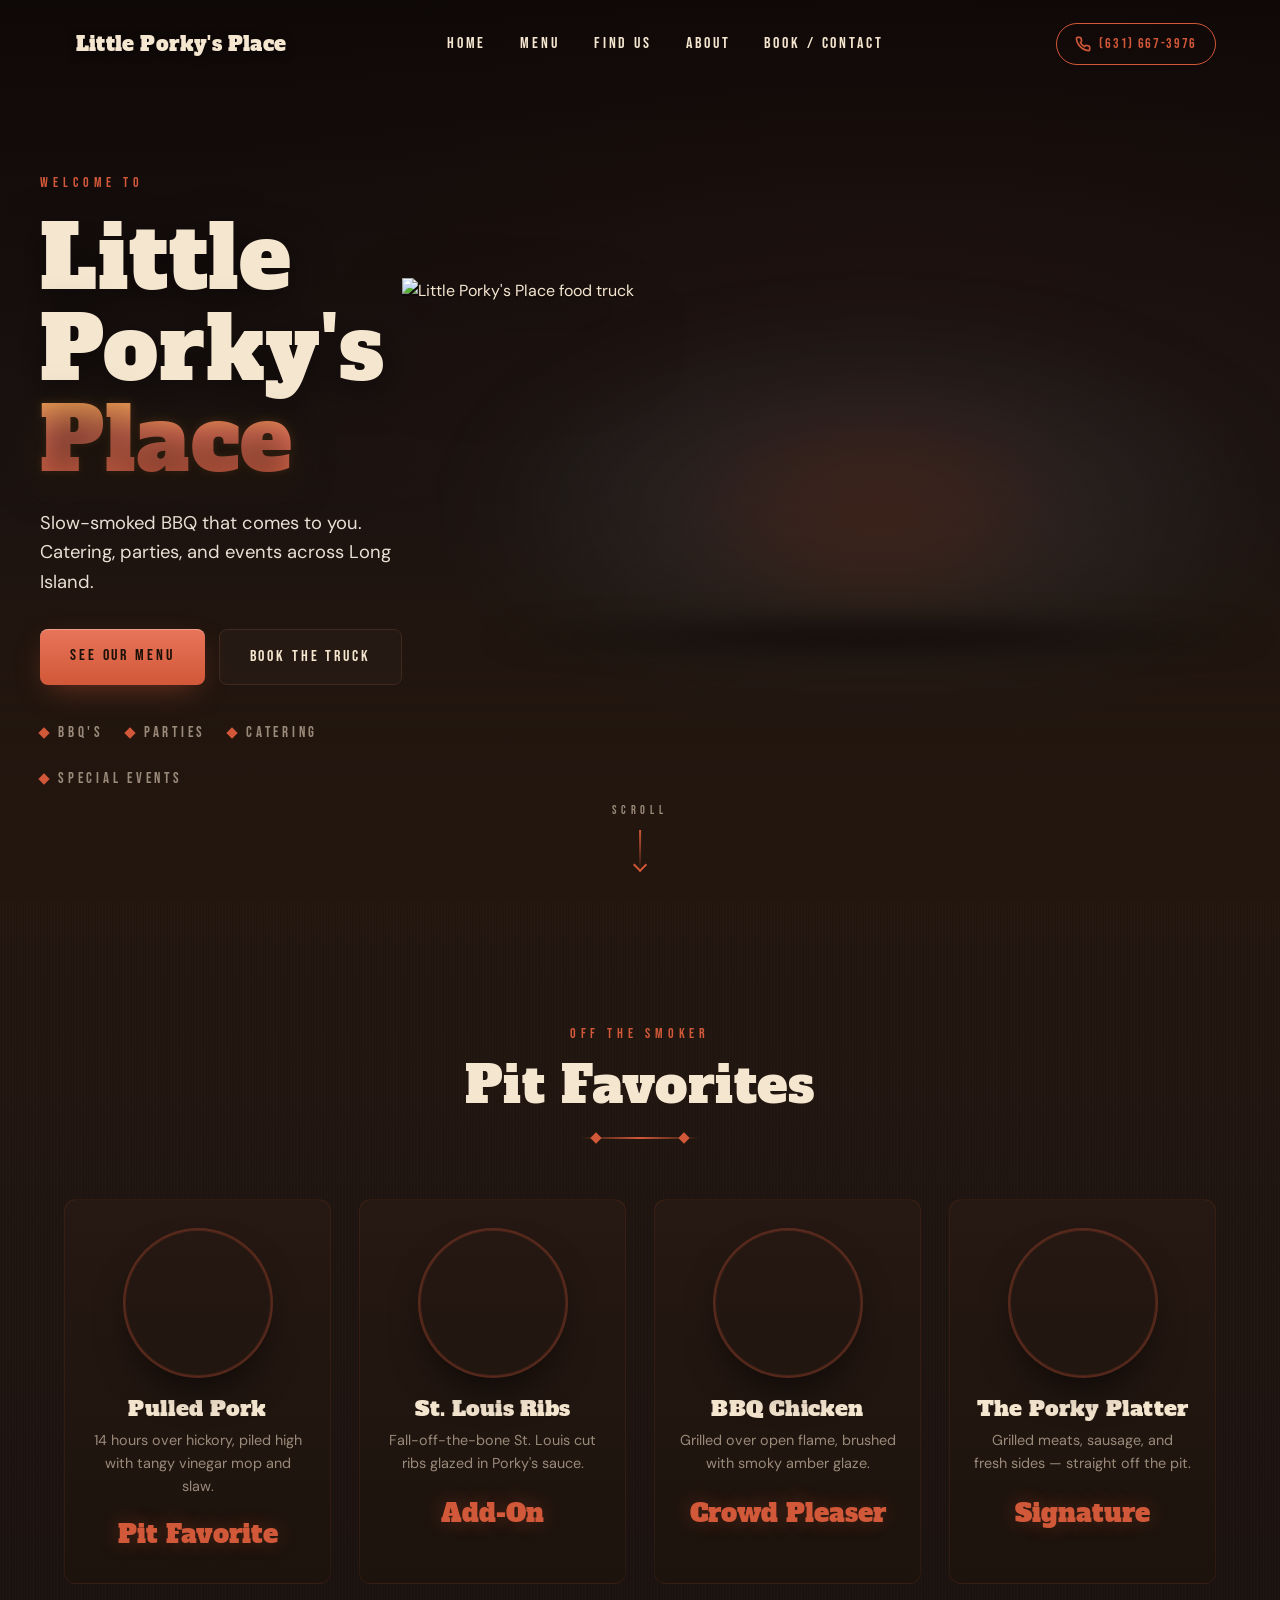
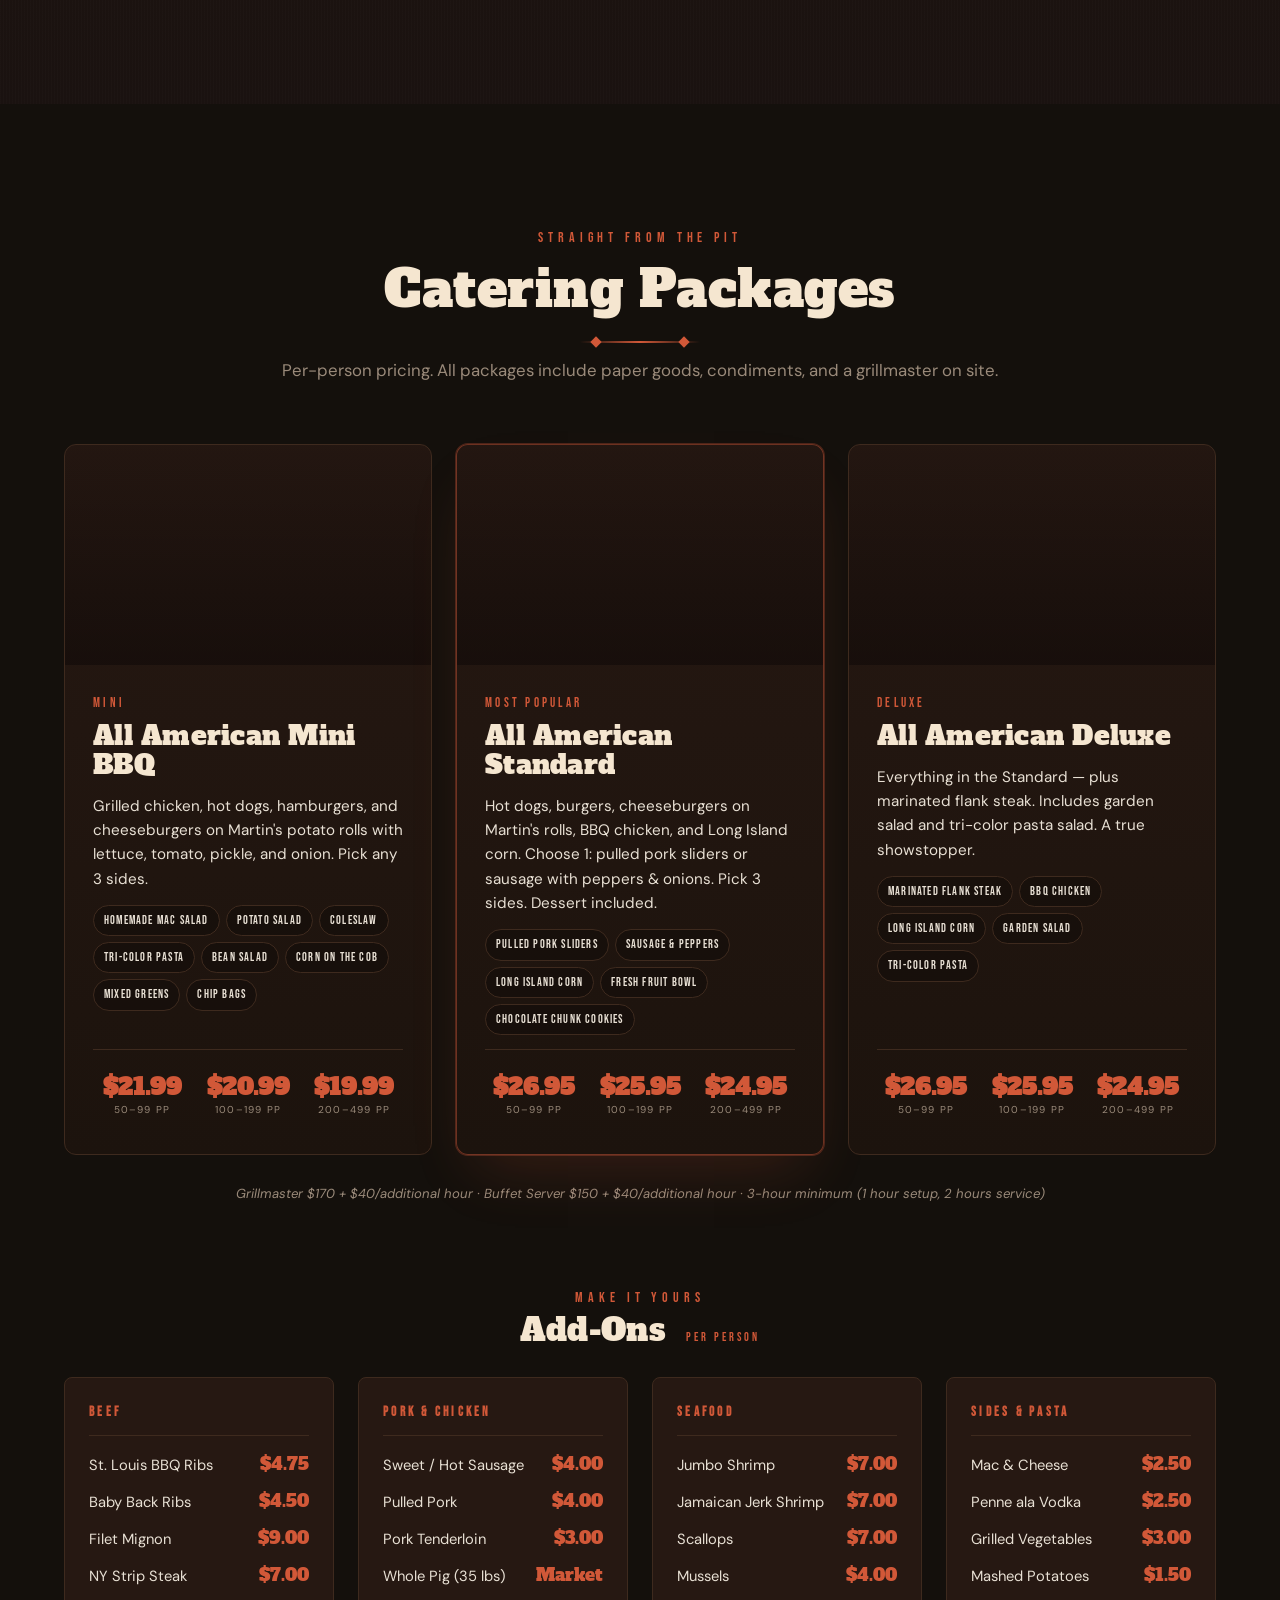
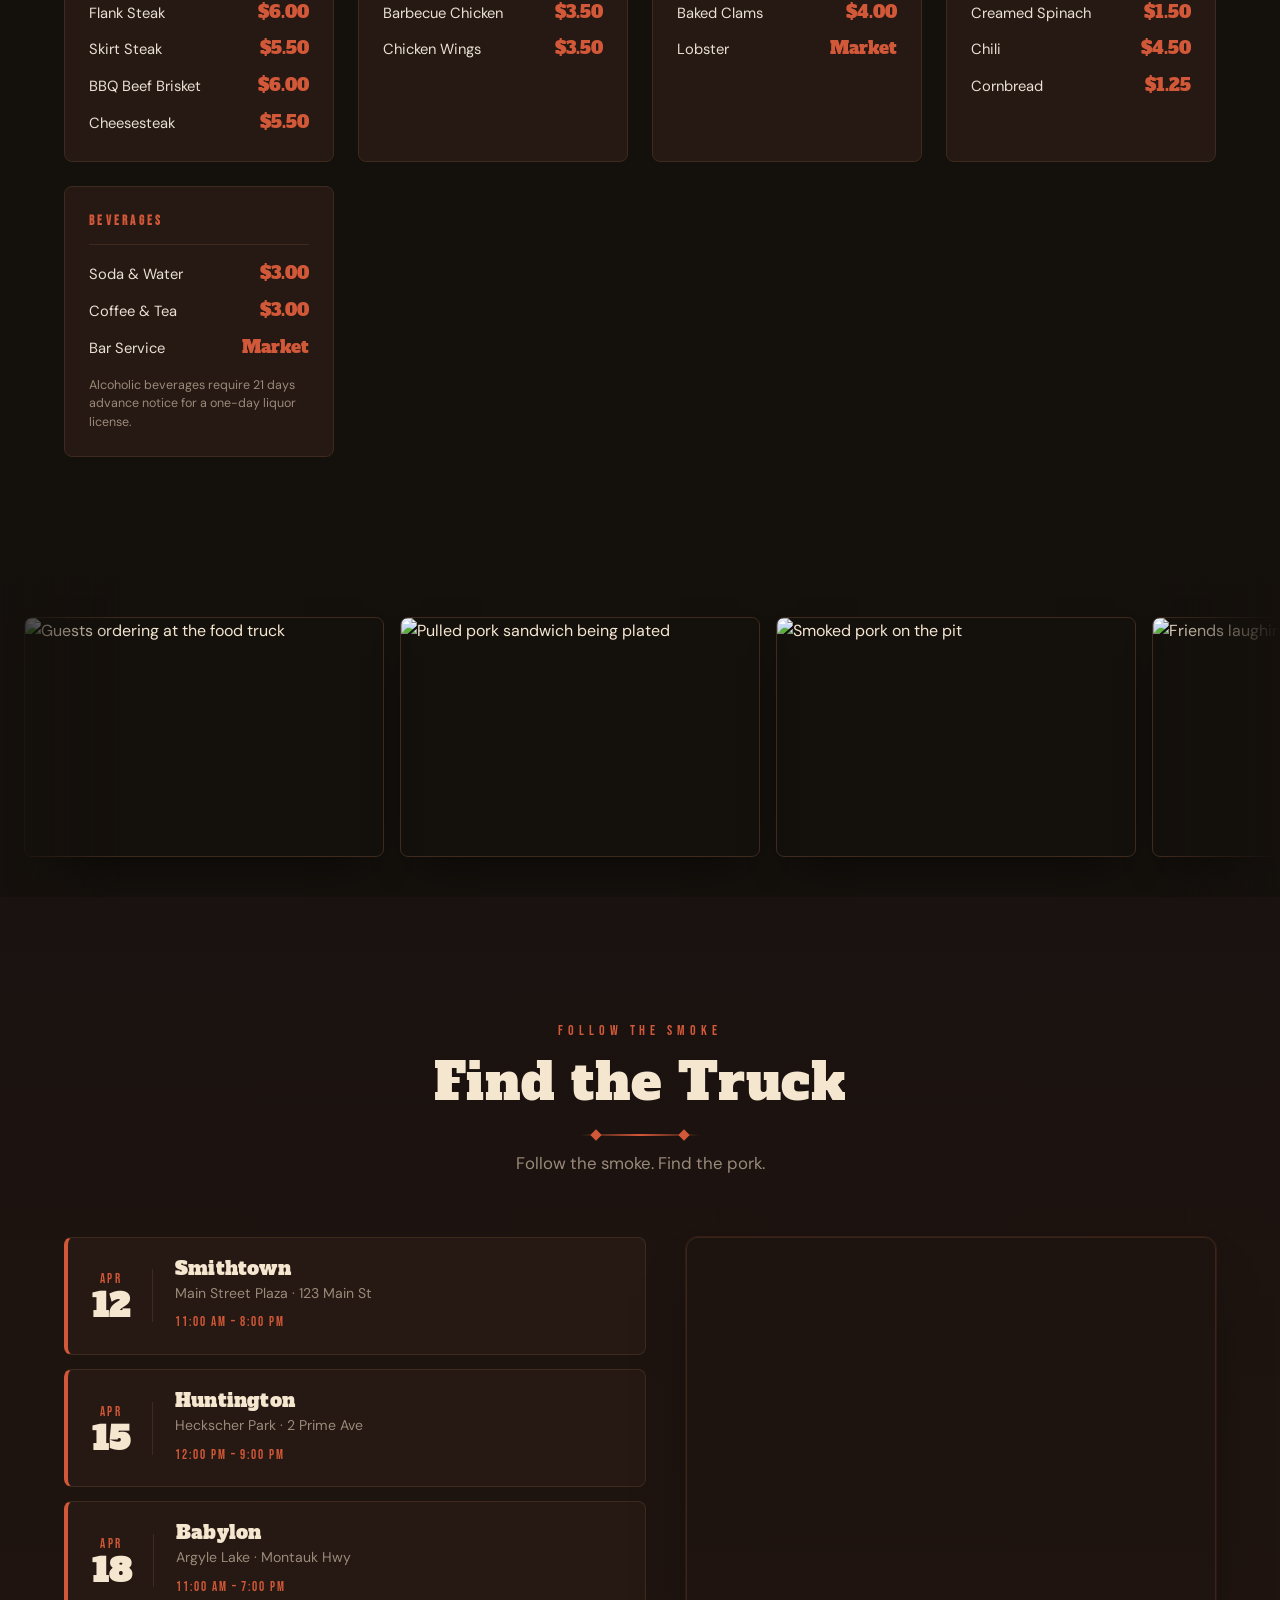
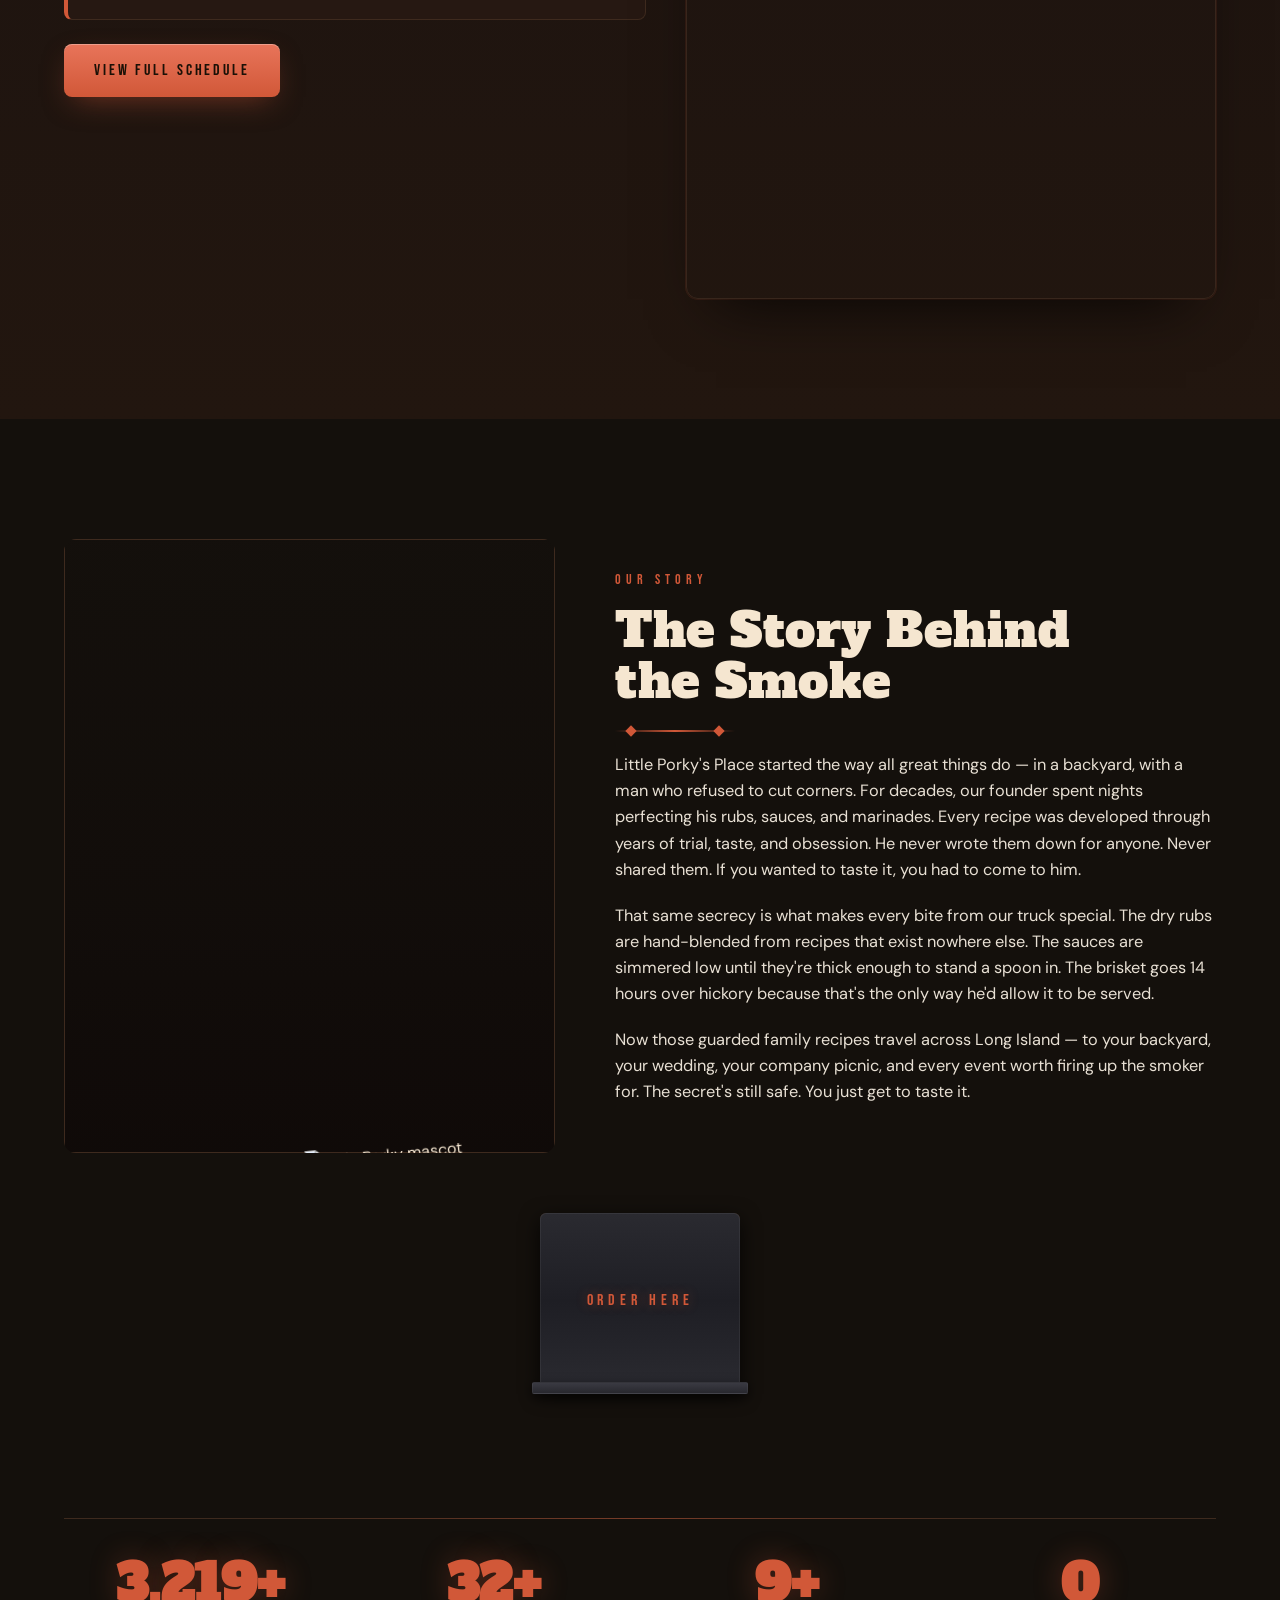
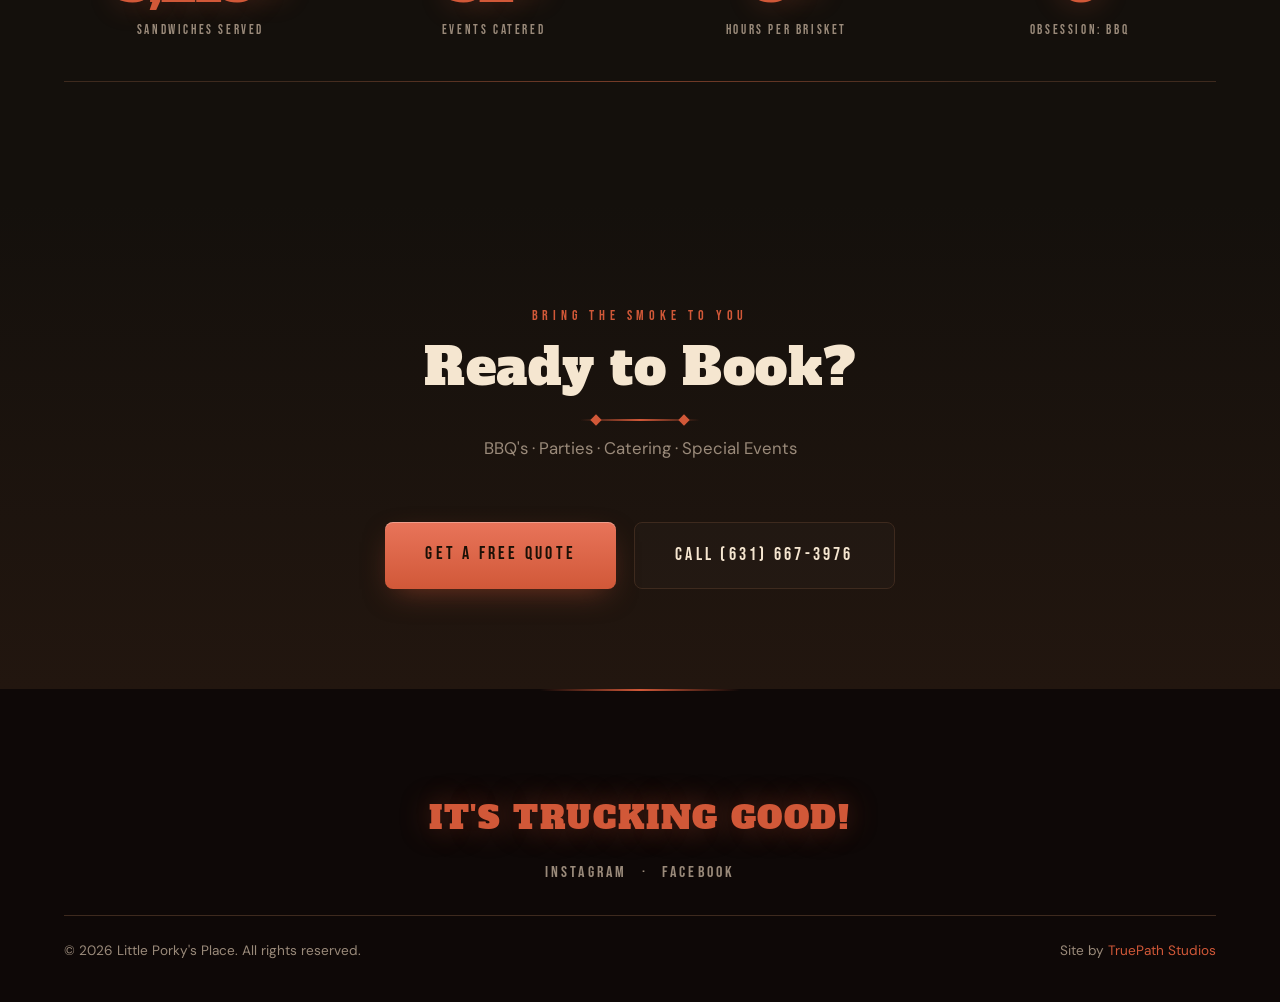
==== commit 96654af3: "Convert all images to WebP — 3952KB to 894KB (77% smaller) Co-Authored-By: Claude Opus 4.6 (1M conte" ====
--- a/index.html
+++ b/index.html
@@ -3,7 +3,7 @@
 <head>
 <meta charset="UTF-8" />
 <meta name="viewport" content="width=device-width, initial-scale=1.0" />
-<meta name="description" content="Little Porky's Place serves authentic slow-smoked BBQ across Long Island. Mobile food truck with pulled pork, ribs & brisket.">
+<meta name="description" content="Little Porky's Place serves authentic slow-smoked BBQ across Long Island. Mobile food truck catering for events, parties & festivals.">
 <title>BBQ Food Truck Long Island | Little Porky's Place</title>
 <link rel="preconnect" href="https://fonts.googleapis.com">
 <link rel="preconnect" href="https://fonts.gstatic.com" crossorigin>
@@ -11,7 +11,7 @@
 <link rel="stylesheet" href="css/styles.css" />
   <link rel="canonical" href="https://little-porkys-place.netlify.app/">
   <meta property="og:title" content="BBQ Food Truck Long Island | Little Porky's Place">
-  <meta property="og:description" content="Little Porky's Place serves authentic slow-smoked BBQ across Long Island. Mobile food truck with pulled pork, ribs & brisket.">
+  <meta property="og:description" content="Little Porky's Place serves authentic slow-smoked BBQ across Long Island. Mobile food truck catering for events, parties & festivals.">
   <meta property="og:url" content="https://little-porkys-place.netlify.app/">
   <meta property="og:type" content="website">
   <meta name="twitter:card" content="summary">
@@ -25,7 +25,7 @@
 <header class="nav" id="nav">
   <div class="nav__inner">
     <a href="#home" class="nav__brand">
-      <img src="assets/images/mascot.png" alt="" class="nav__brand-mascot" />
+      <img src="assets/images/mascot.webp" alt="" class="nav__brand-mascot" />
       <span class="nav__brand-text">Little Porky's Place</span>
     </a>
     <nav class="nav__links" id="navLinks">
@@ -64,7 +64,7 @@
     <div class="hero__truck-wrap" id="truckWrap">
       <div class="hero__glow"></div>
       <div class="hero__smoke" id="smokeField" aria-hidden="true"></div>
-      <img src="assets/images/truck.png" alt="Little Porky's Place food truck" class="hero__truck" id="truckImg" />
+      <img src="assets/images/truck.webp" alt="Little Porky's Place food truck" class="hero__truck" id="truckImg" />
     </div>
   </div>
 
@@ -86,25 +86,25 @@
 
     <div class="specials__row" id="specialsRow">
       <article class="special-card">
-        <div class="special-card__img has-photo" style="background-image:url('assets/images/pulled-pork.jpg')"></div>
+        <div class="special-card__img has-photo" style="background-image:url('assets/images/pulled-pork.webp')"></div>
         <h3>Pulled Pork</h3>
         <p>14 hours over hickory, piled high with tangy vinegar mop and slaw.</p>
         <span class="price">Pit Favorite</span>
       </article>
       <article class="special-card">
-        <div class="special-card__img has-photo" style="background-image:url('assets/images/ribs.jpg')"></div>
+        <div class="special-card__img has-photo" style="background-image:url('assets/images/ribs.webp')"></div>
         <h3>St. Louis Ribs</h3>
         <p>Fall-off-the-bone St. Louis cut ribs glazed in Porky's sauce.</p>
         <span class="price">Add-On</span>
       </article>
       <article class="special-card">
-        <div class="special-card__img has-photo" style="background-image:url('assets/images/kabobs.jpg')"></div>
+        <div class="special-card__img has-photo" style="background-image:url('assets/images/kabobs.webp')"></div>
         <h3>BBQ Chicken</h3>
         <p>Grilled over open flame, brushed with smoky amber glaze.</p>
         <span class="price">Crowd Pleaser</span>
       </article>
       <article class="special-card">
-        <div class="special-card__img has-photo" style="background-image:url('assets/images/platter.jpg')"></div>
+        <div class="special-card__img has-photo" style="background-image:url('assets/images/platter.webp')"></div>
         <h3>The Porky Platter</h3>
         <p>Grilled meats, sausage, and fresh sides — straight off the pit.</p>
         <span class="price">Signature</span>
@@ -125,7 +125,7 @@
 
     <div class="packages">
       <article class="pkg">
-        <div class="pkg__img" style="background-image:url('assets/images/burger.jpg')"></div>
+        <div class="pkg__img" style="background-image:url('assets/images/burger.webp')"></div>
         <div class="pkg__body">
           <span class="pkg__eyebrow">Mini</span>
           <h3>All American Mini BBQ</h3>
@@ -144,7 +144,7 @@
       </article>
 
       <article class="pkg pkg--featured">
-        <div class="pkg__img" style="background-image:url('assets/images/ribs.jpg')"></div>
+        <div class="pkg__img" style="background-image:url('assets/images/ribs.webp')"></div>
         <div class="pkg__body">
           <span class="pkg__eyebrow">Most Popular</span>
           <h3>All American Standard</h3>
@@ -162,7 +162,7 @@
       </article>
 
       <article class="pkg">
-        <div class="pkg__img" style="background-image:url('assets/images/grill-steaks.jpg')"></div>
+        <div class="pkg__img" style="background-image:url('assets/images/grill-steaks.webp')"></div>
         <div class="pkg__body">
           <span class="pkg__eyebrow">Deluxe</span>
           <h3>All American Deluxe</h3>
@@ -251,18 +251,18 @@
 <!-- ============ GALLERY ============ -->
 <section class="gallery" aria-label="At the truck">
   <div class="gallery__track">
-    <figure class="gallery__item"><img src="assets/images/at-truck-1.jpg" alt="Guests ordering at the food truck" loading="lazy" /></figure>
-    <figure class="gallery__item"><img src="assets/images/sandwich.jpg" alt="Pulled pork sandwich being plated" loading="lazy" /></figure>
-    <figure class="gallery__item"><img src="assets/images/pork-meat.jpg" alt="Smoked pork on the pit" loading="lazy" /></figure>
-    <figure class="gallery__item"><img src="assets/images/at-truck-2.jpg" alt="Friends laughing at the food truck" loading="lazy" /></figure>
-    <figure class="gallery__item"><img src="assets/images/veggies-meat.jpg" alt="Grilled vegetables and meat" loading="lazy" /></figure>
-    <figure class="gallery__item"><img src="assets/images/street-food.jpg" alt="Street-style BBQ spread" loading="lazy" /></figure>
-    <figure class="gallery__item" aria-hidden="true"><img src="assets/images/at-truck-1.jpg" alt="" loading="lazy" /></figure>
-    <figure class="gallery__item" aria-hidden="true"><img src="assets/images/sandwich.jpg" alt="" loading="lazy" /></figure>
-    <figure class="gallery__item" aria-hidden="true"><img src="assets/images/pork-meat.jpg" alt="" loading="lazy" /></figure>
-    <figure class="gallery__item" aria-hidden="true"><img src="assets/images/at-truck-2.jpg" alt="" loading="lazy" /></figure>
-    <figure class="gallery__item" aria-hidden="true"><img src="assets/images/veggies-meat.jpg" alt="" loading="lazy" /></figure>
-    <figure class="gallery__item" aria-hidden="true"><img src="assets/images/street-food.jpg" alt="" loading="lazy" /></figure>
+    <figure class="gallery__item"><img src="assets/images/at-truck-1.webp" alt="Guests ordering at the food truck" loading="lazy" /></figure>
+    <figure class="gallery__item"><img src="assets/images/sandwich.webp" alt="Pulled pork sandwich being plated" loading="lazy" /></figure>
+    <figure class="gallery__item"><img src="assets/images/pork-meat.webp" alt="Smoked pork on the pit" loading="lazy" /></figure>
+    <figure class="gallery__item"><img src="assets/images/at-truck-2.webp" alt="Friends laughing at the food truck" loading="lazy" /></figure>
+    <figure class="gallery__item"><img src="assets/images/veggies-meat.webp" alt="Grilled vegetables and meat" loading="lazy" /></figure>
+    <figure class="gallery__item"><img src="assets/images/street-food.webp" alt="Street-style BBQ spread" loading="lazy" /></figure>
+    <figure class="gallery__item" aria-hidden="true"><img src="assets/images/at-truck-1.webp" alt="" loading="lazy" /></figure>
+    <figure class="gallery__item" aria-hidden="true"><img src="assets/images/sandwich.webp" alt="" loading="lazy" /></figure>
+    <figure class="gallery__item" aria-hidden="true"><img src="assets/images/pork-meat.webp" alt="" loading="lazy" /></figure>
+    <figure class="gallery__item" aria-hidden="true"><img src="assets/images/at-truck-2.webp" alt="" loading="lazy" /></figure>
+    <figure class="gallery__item" aria-hidden="true"><img src="assets/images/veggies-meat.webp" alt="" loading="lazy" /></figure>
+    <figure class="gallery__item" aria-hidden="true"><img src="assets/images/street-food.webp" alt="" loading="lazy" /></figure>
   </div>
 </section>
 
@@ -311,8 +311,8 @@
   <div class="container">
     <div class="about__grid">
       <div class="about__media">
-        <div class="about__photo has-photo" style="background-image:url('assets/images/smoker.jpg')"></div>
-        <img src="assets/images/mascot.png" alt="Little Porky mascot" class="about__mascot" />
+        <div class="about__photo has-photo" style="background-image:url('assets/images/smoker.webp')"></div>
+        <img src="assets/images/mascot.webp" alt="Little Porky mascot" class="about__mascot" />
       </div>
       <div class="about__text">
         <span class="eyebrow">Our Story</span>
@@ -328,7 +328,7 @@
       <div class="serving-window" id="servingWindow">
         <div class="serving-window__interior">
           <div class="serving-window__glow"></div>
-          <img src="assets/images/dad.png" alt="The pit master" class="serving-window__dad" />
+          <img src="assets/images/dad.webp" alt="The pit master" class="serving-window__dad" />
         </div>
         <div class="serving-window__shutter">
           <span class="serving-window__label">ORDER HERE</span>
@@ -365,7 +365,7 @@
 <!-- ============ FOOTER ============ -->
 <footer class="footer">
   <div class="container">
-    <img src="assets/images/truck.png" alt="" class="footer__truck" />
+    <img src="assets/images/truck.webp" alt="" class="footer__truck" />
     <div class="footer__tagline">IT'S TRUCKING GOOD!</div>
     <div class="footer__social">
       <a href="#">Instagram</a>
--- a/css/styles.css
+++ b/css/styles.css
@@ -228,7 +228,7 @@
   background:
     linear-gradient(180deg, rgba(14,8,7,.82) 0%, rgba(26,18,16,.78) 45%, rgba(34,22,15,.88) 100%),
     radial-gradient(1200px 600px at 70% 30%, rgba(209,88,56,.18), transparent 60%),
-    url('../assets/images/hero-bg.jpg') center/cover no-repeat,
+    url('../assets/images/hero-bg.webp') center/cover no-repeat,
     linear-gradient(180deg, #0e0807 0%, #1A1210 40%, #22160F 100%);
   overflow: hidden;
   display: flex;
@@ -1293,7 +1293,7 @@
   text-align: center;
   background:
     linear-gradient(180deg, rgba(14,8,7,.85) 0%, rgba(26,18,16,.9) 60%, var(--c-bg) 100%),
-    url('assets/images/hero-bg.jpg') center/cover no-repeat,
+    url('assets/images/hero-bg.webp') center/cover no-repeat,
     var(--c-bg);
 }
 .page-header__title {
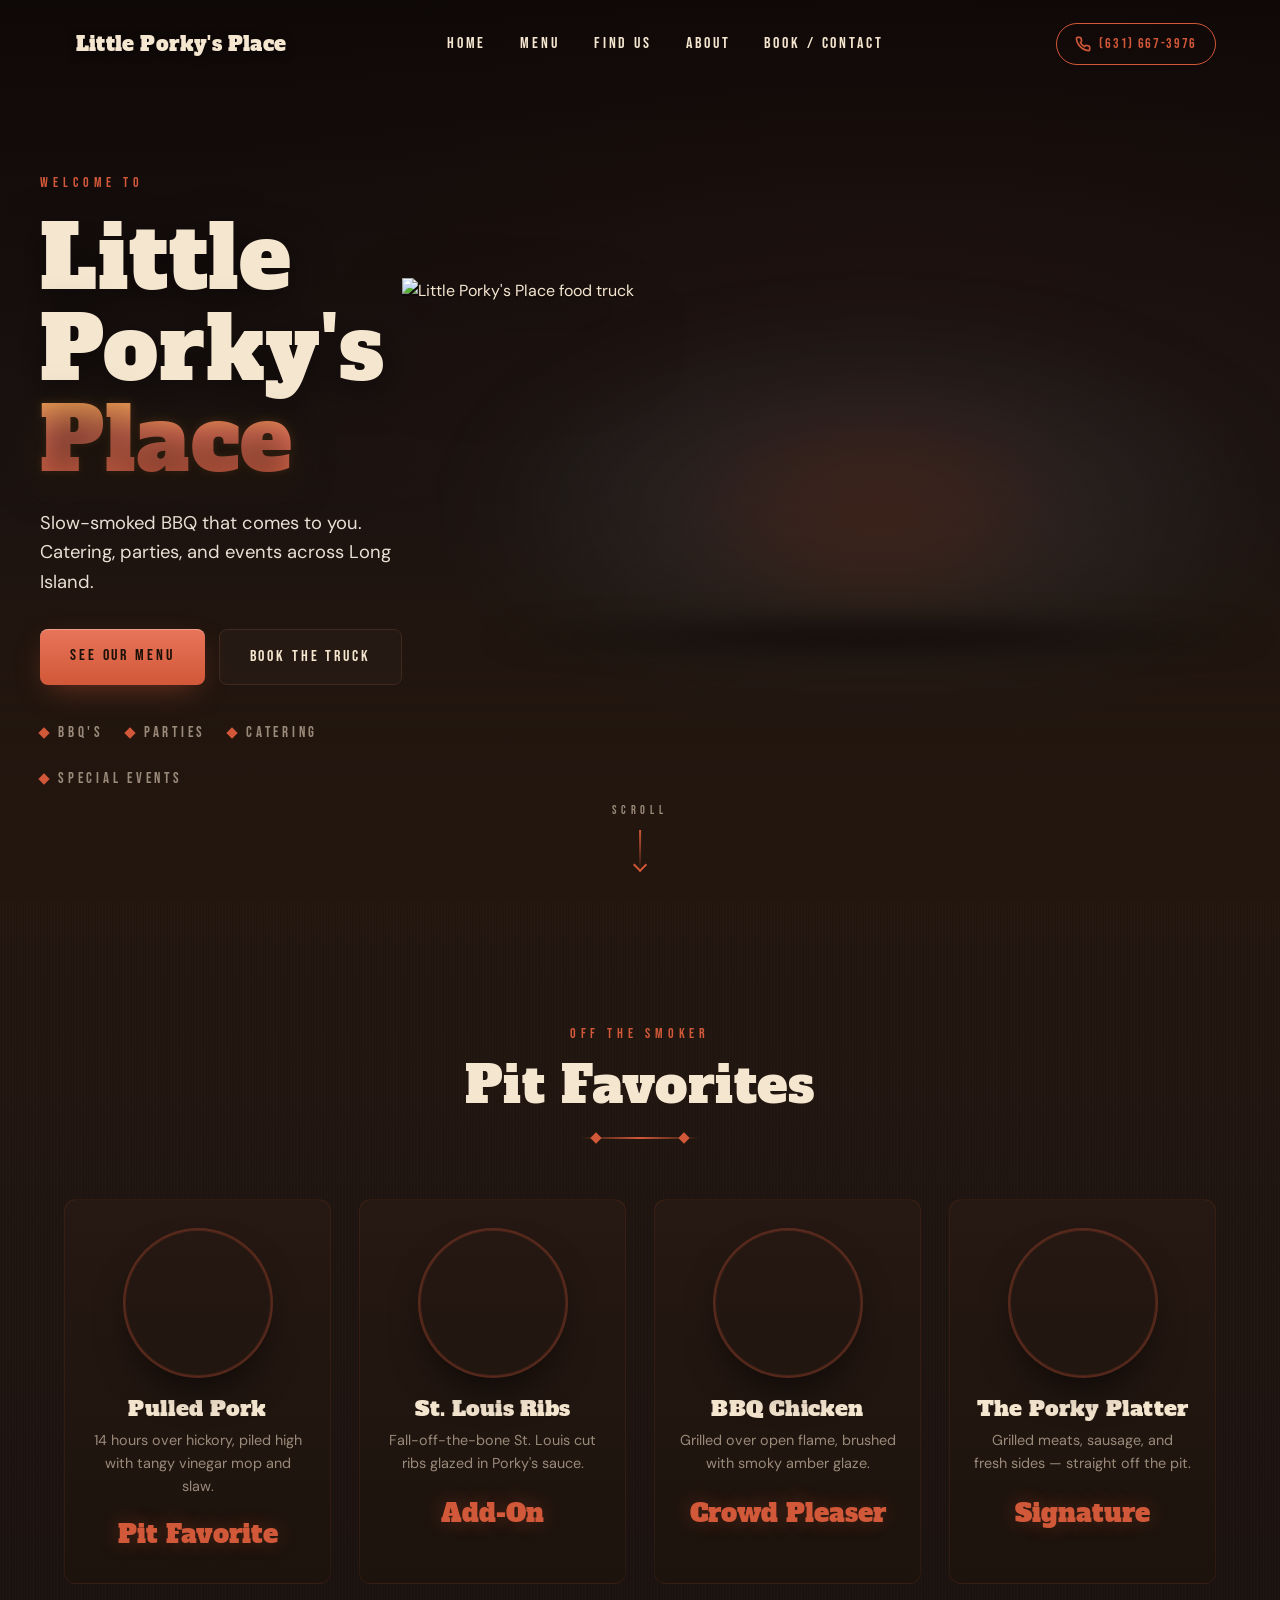
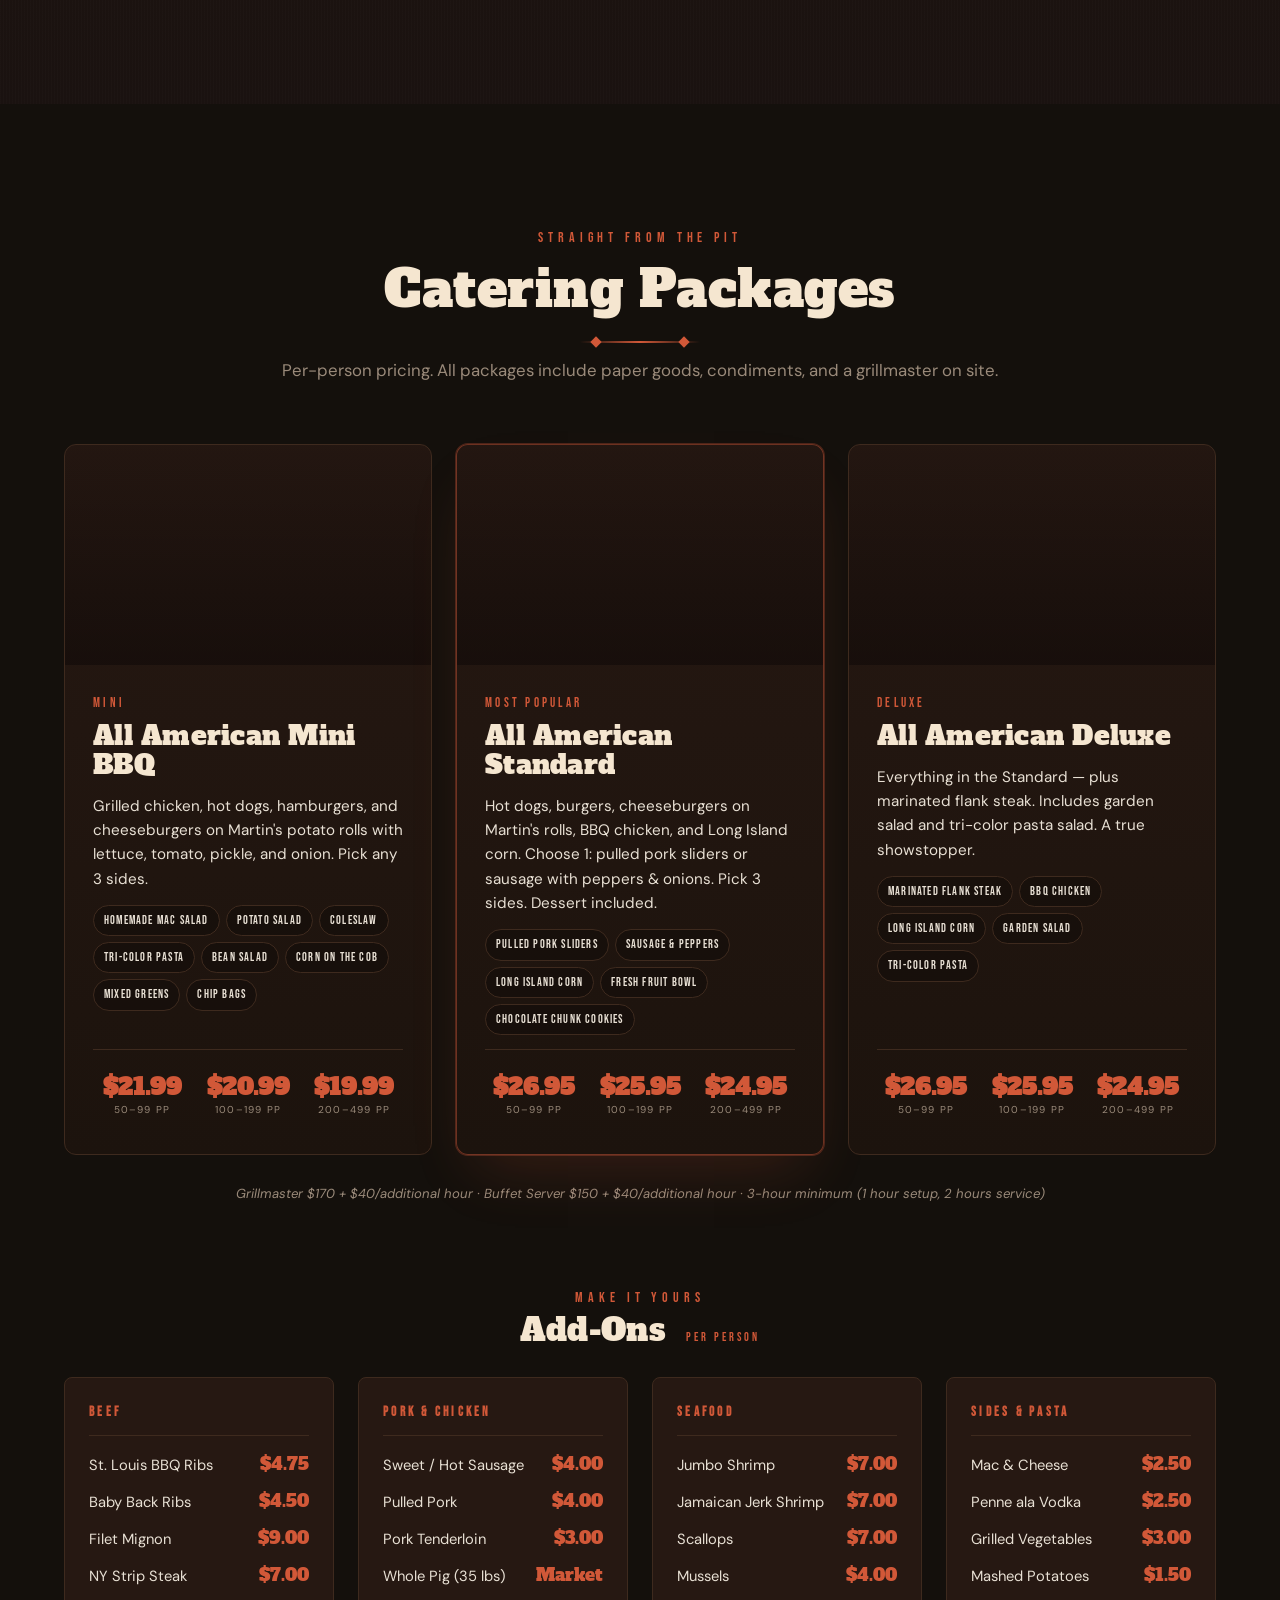
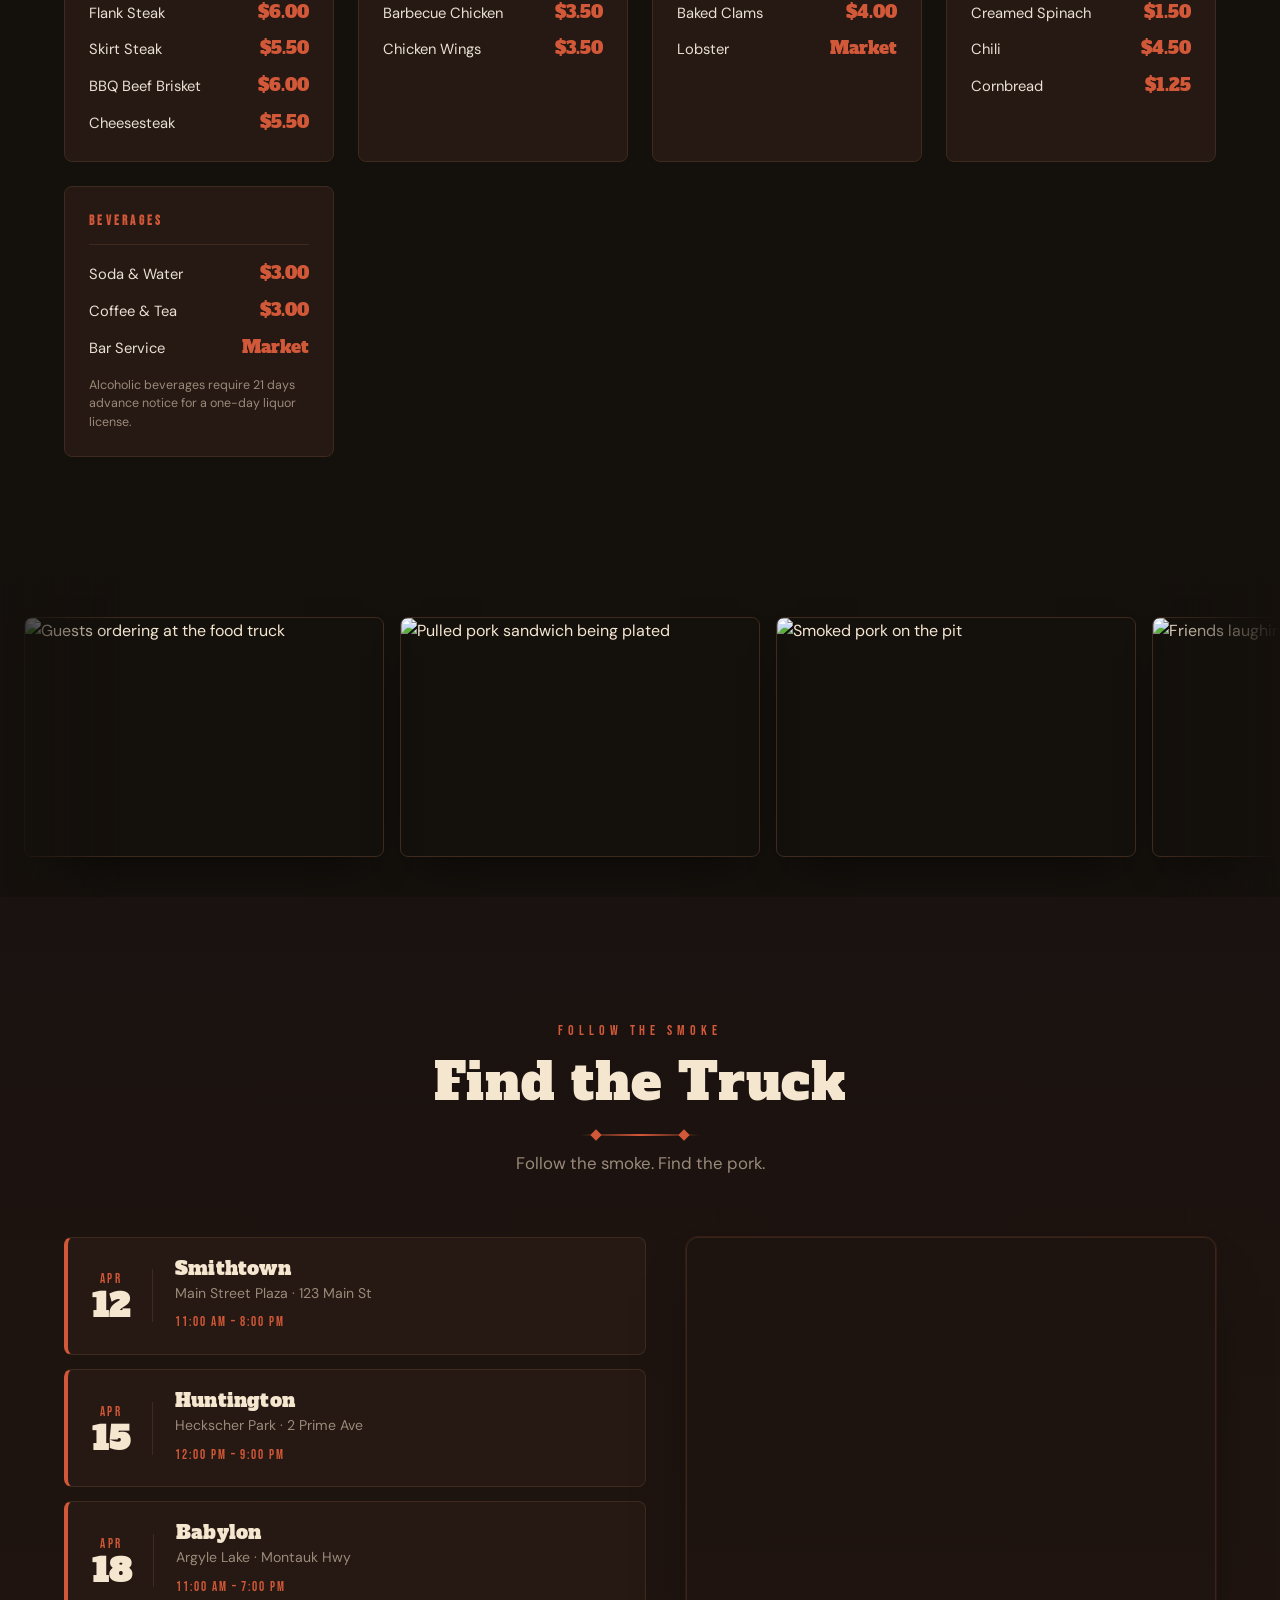
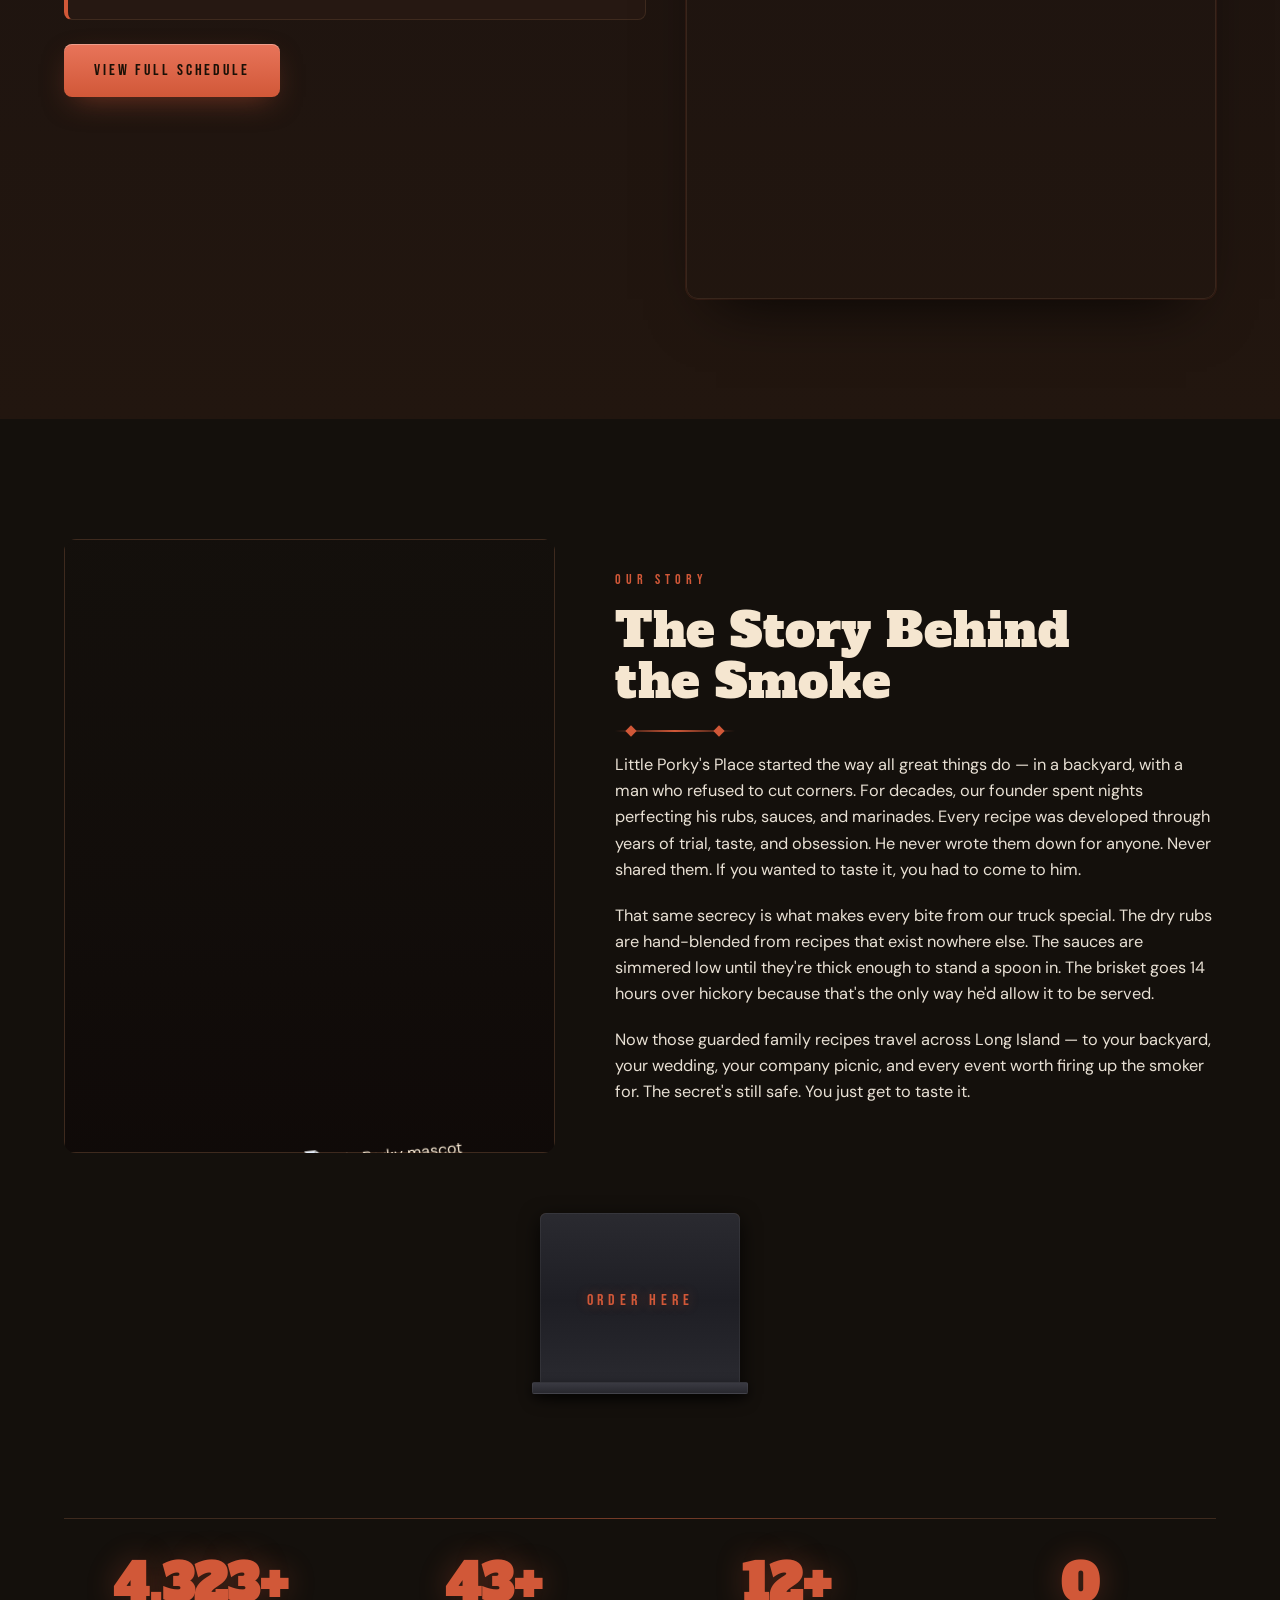
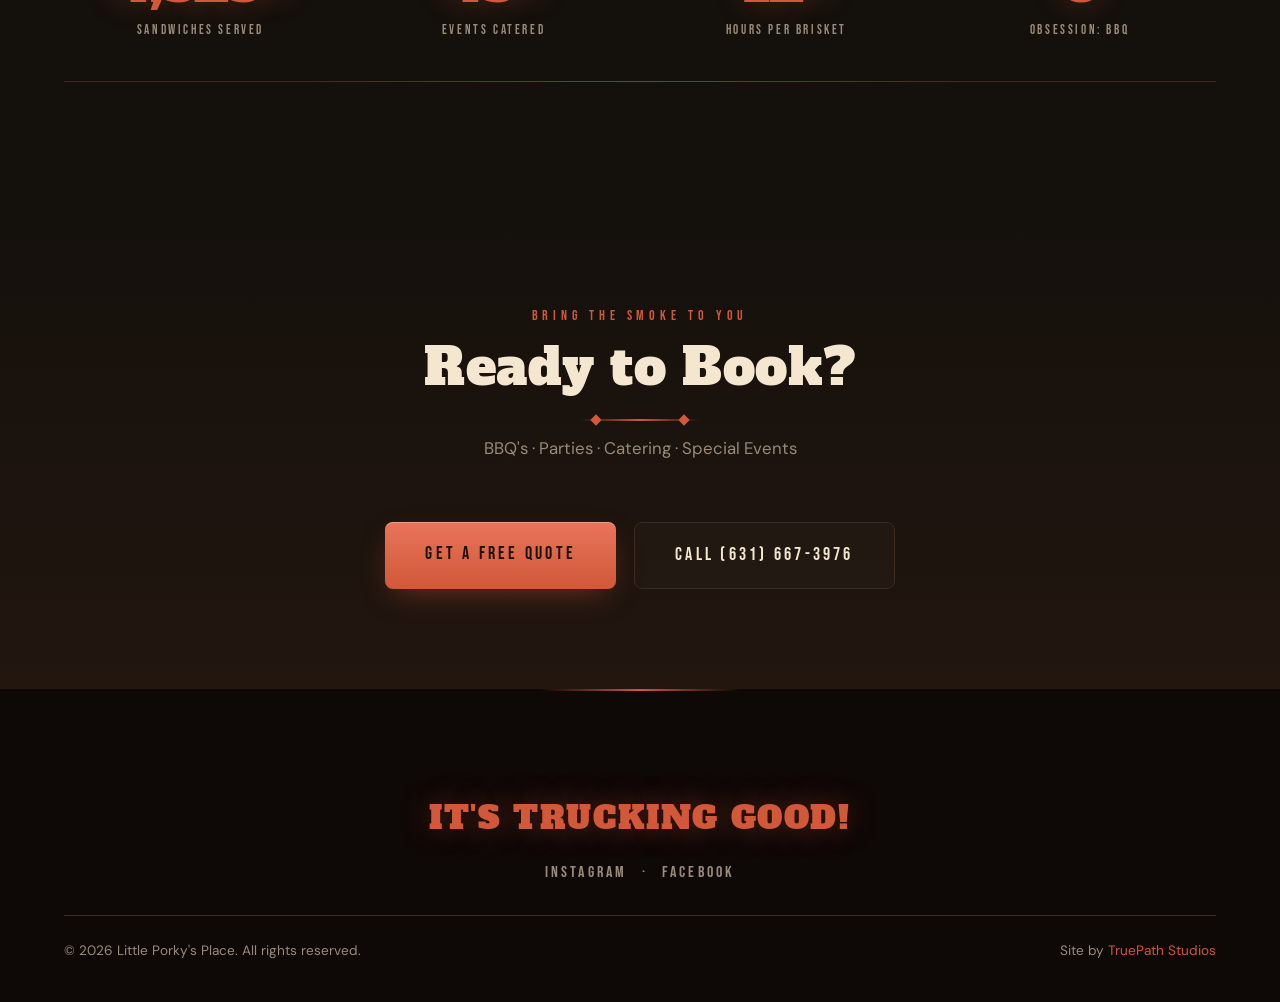
==== commit 714bdc1d: "Convert all images to WebP — 3952KB to 894KB (77% smaller) Co-Authored-By: Claude Opus 4.6 (1M conte" ====
--- a/index.html
+++ b/index.html
@@ -3,7 +3,7 @@
 <head>
 <meta charset="UTF-8" />
 <meta name="viewport" content="width=device-width, initial-scale=1.0" />
-<meta name="description" content="Little Porky's Place serves authentic slow-smoked BBQ across Long Island. Mobile food truck catering for events, parties & festivals.">
+<meta name="description" content="Little Porky's Place serves authentic slow-smoked BBQ across Long Island. Mobile food truck with pulled pork, ribs & brisket.">
 <title>BBQ Food Truck Long Island | Little Porky's Place</title>
 <link rel="preconnect" href="https://fonts.googleapis.com">
 <link rel="preconnect" href="https://fonts.gstatic.com" crossorigin>
@@ -11,7 +11,7 @@
 <link rel="stylesheet" href="css/styles.css" />
   <link rel="canonical" href="https://little-porkys-place.netlify.app/">
   <meta property="og:title" content="BBQ Food Truck Long Island | Little Porky's Place">
-  <meta property="og:description" content="Little Porky's Place serves authentic slow-smoked BBQ across Long Island. Mobile food truck catering for events, parties & festivals.">
+  <meta property="og:description" content="Little Porky's Place serves authentic slow-smoked BBQ across Long Island. Mobile food truck with pulled pork, ribs & brisket.">
   <meta property="og:url" content="https://little-porkys-place.netlify.app/">
   <meta property="og:type" content="website">
   <meta name="twitter:card" content="summary">
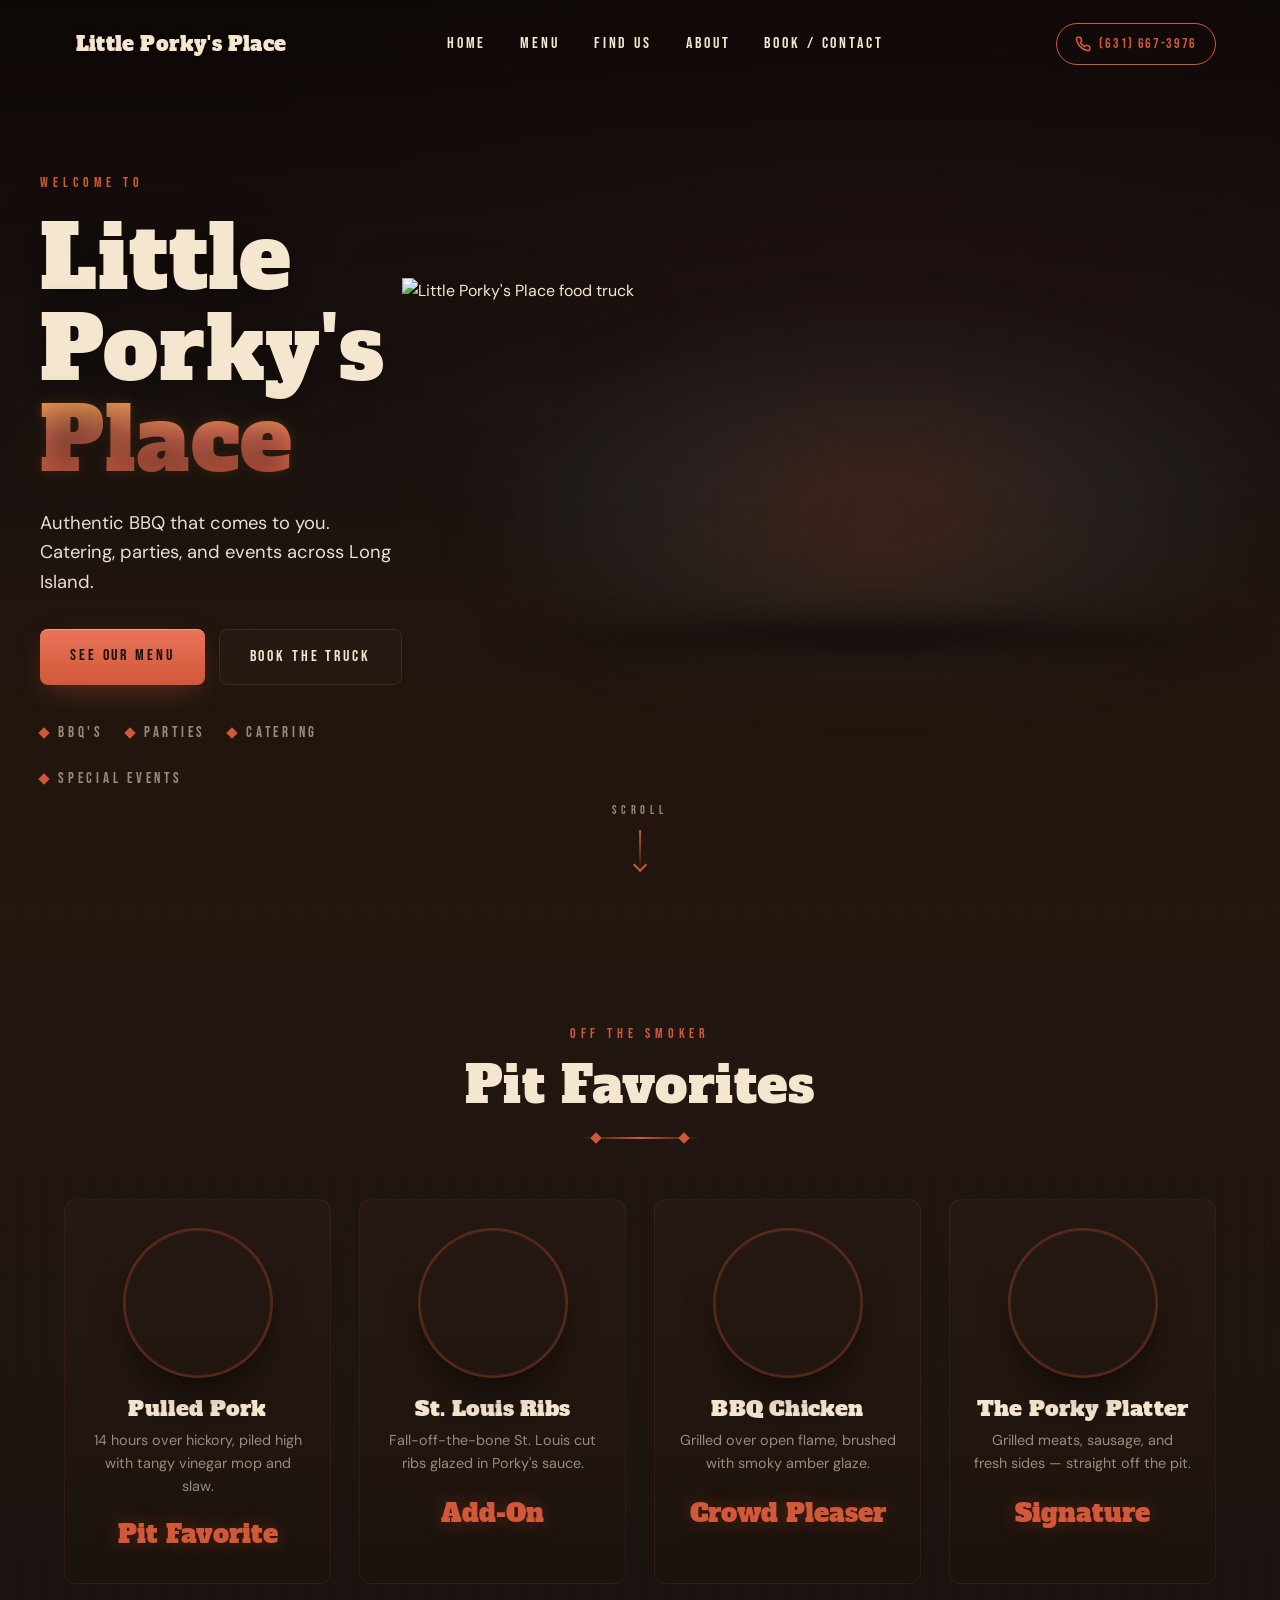
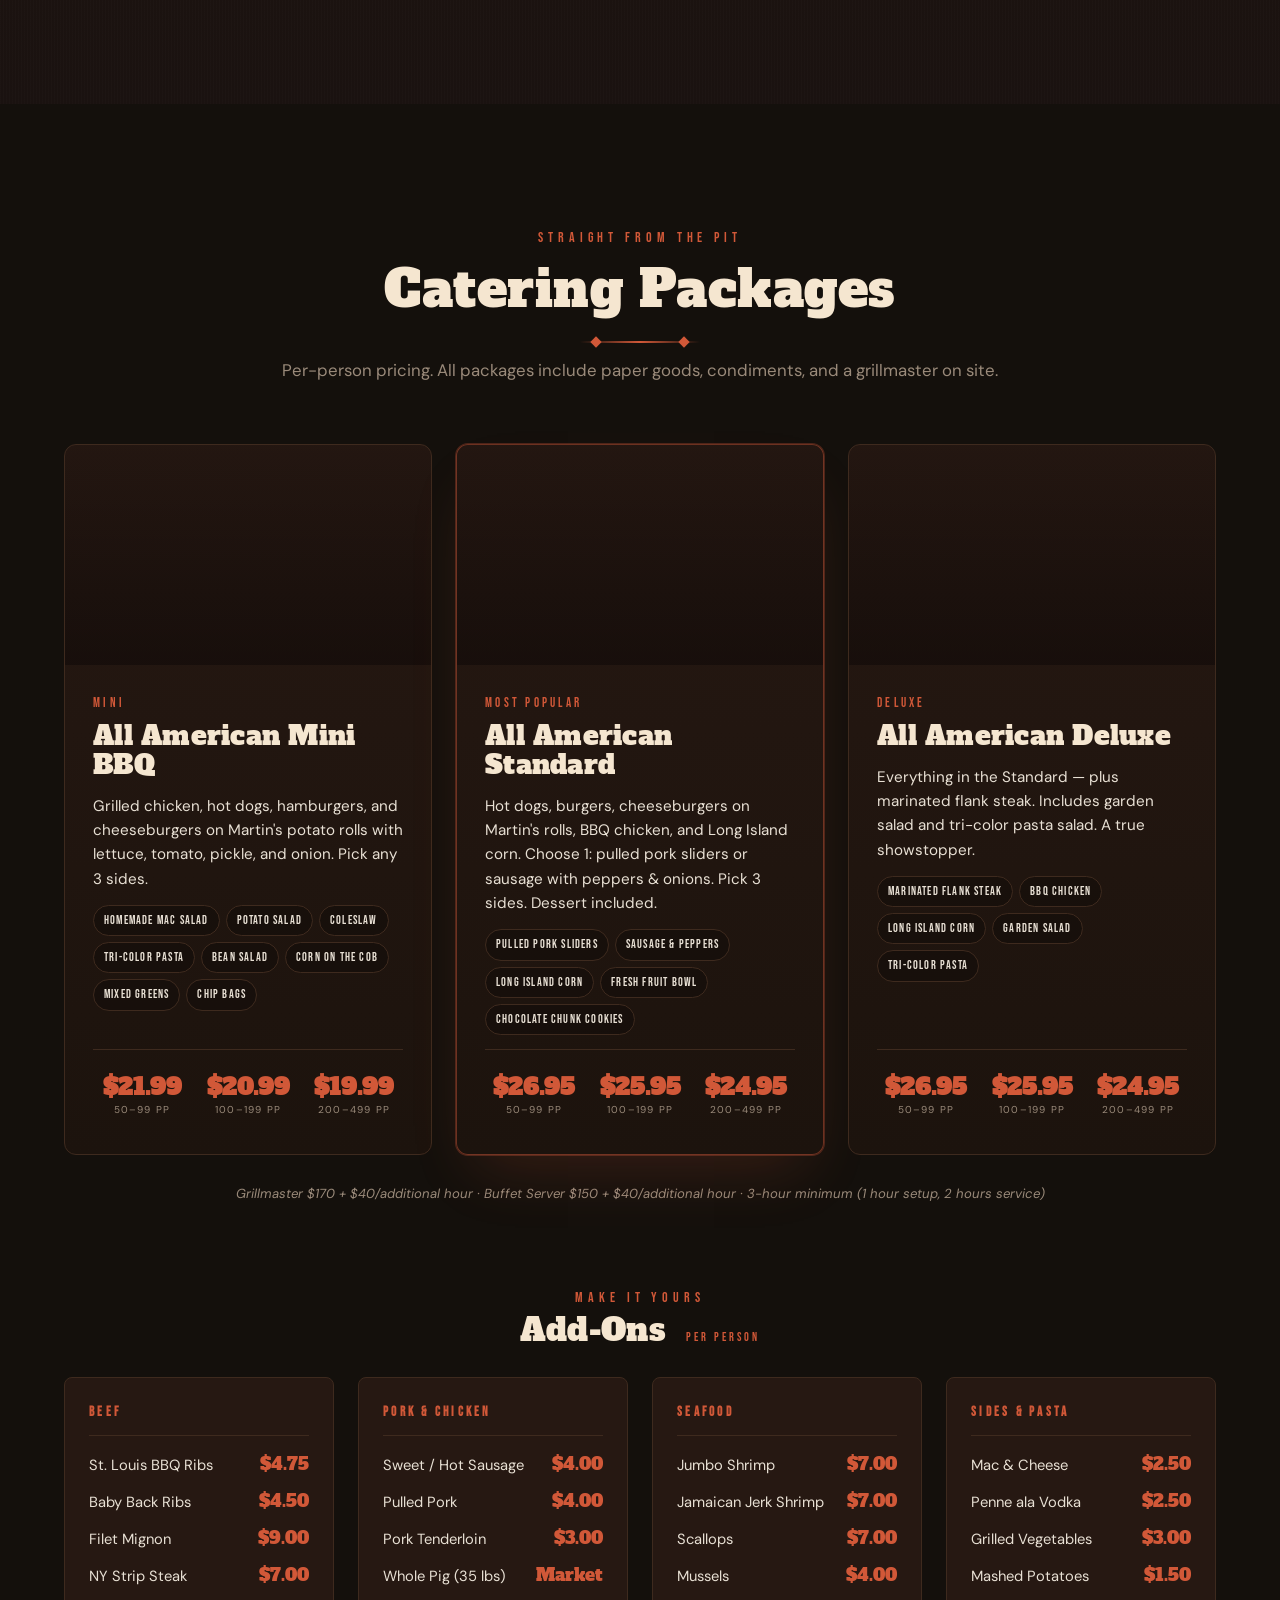
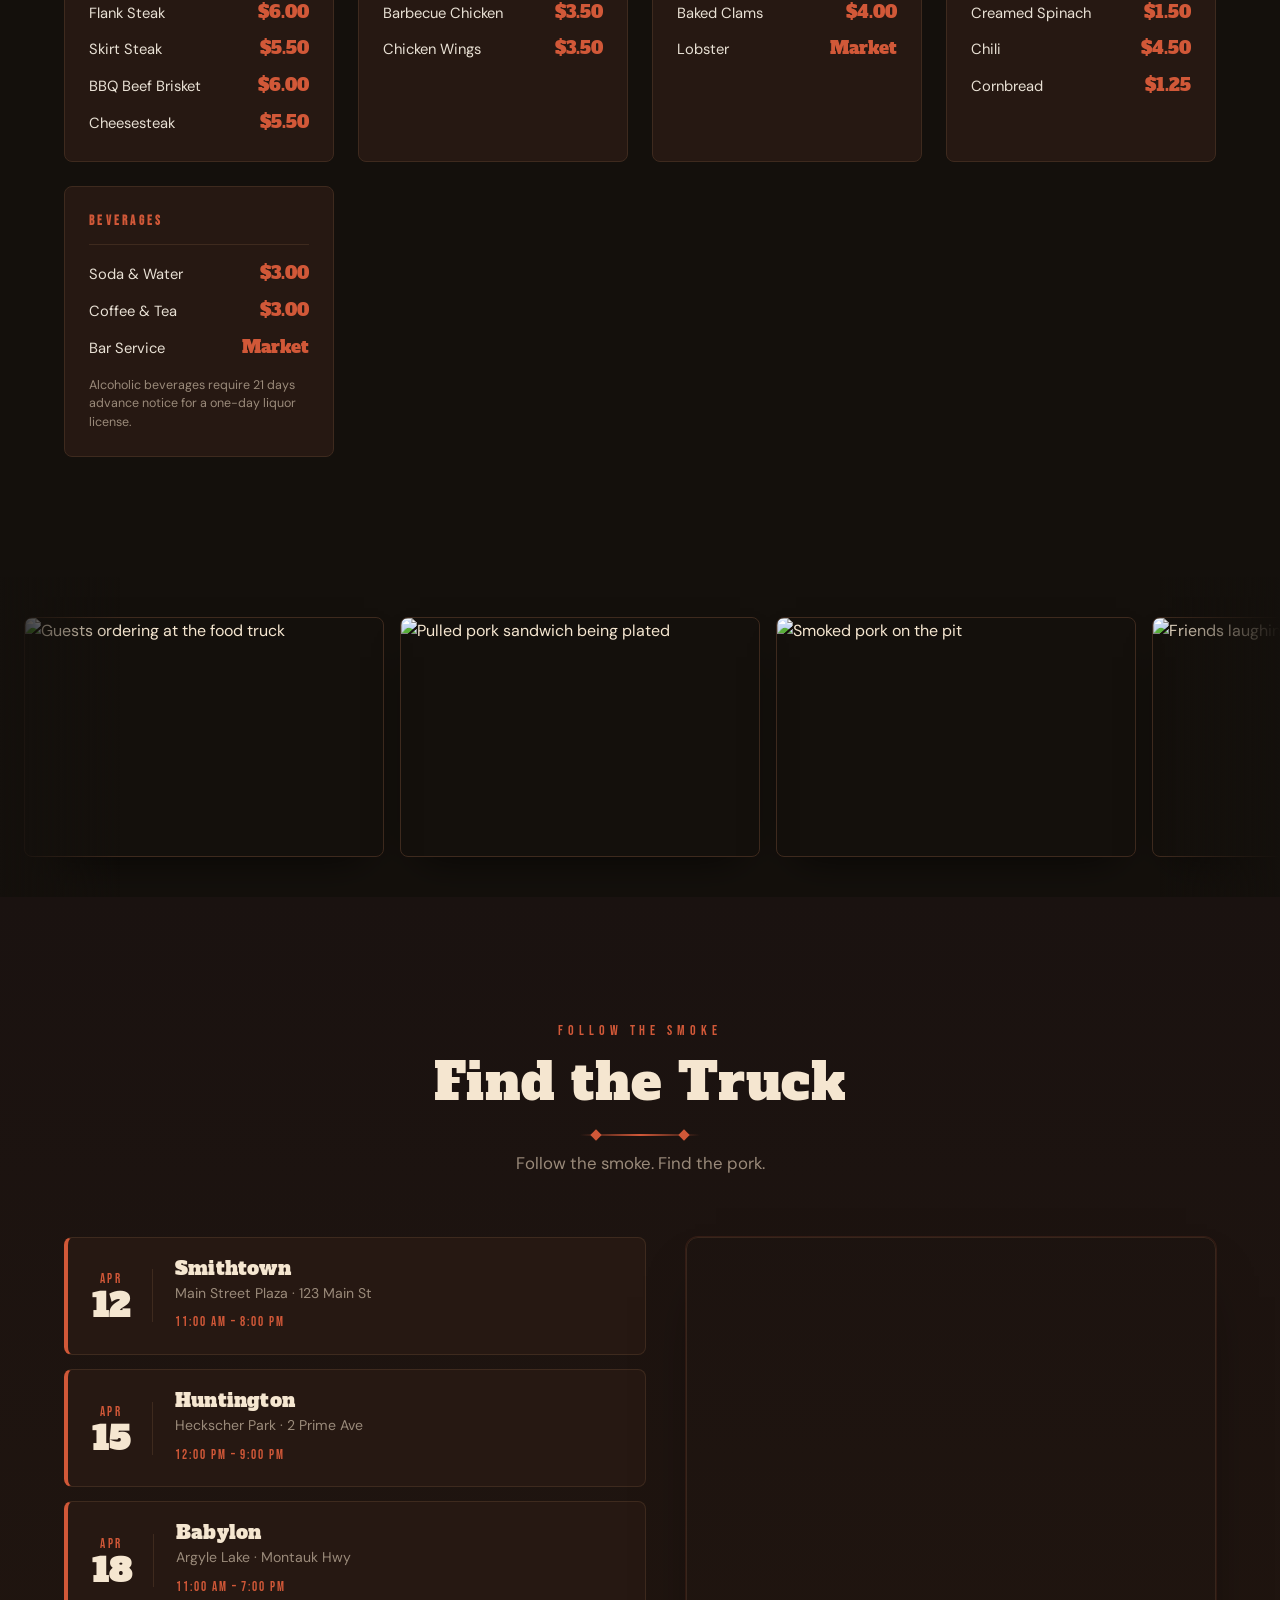
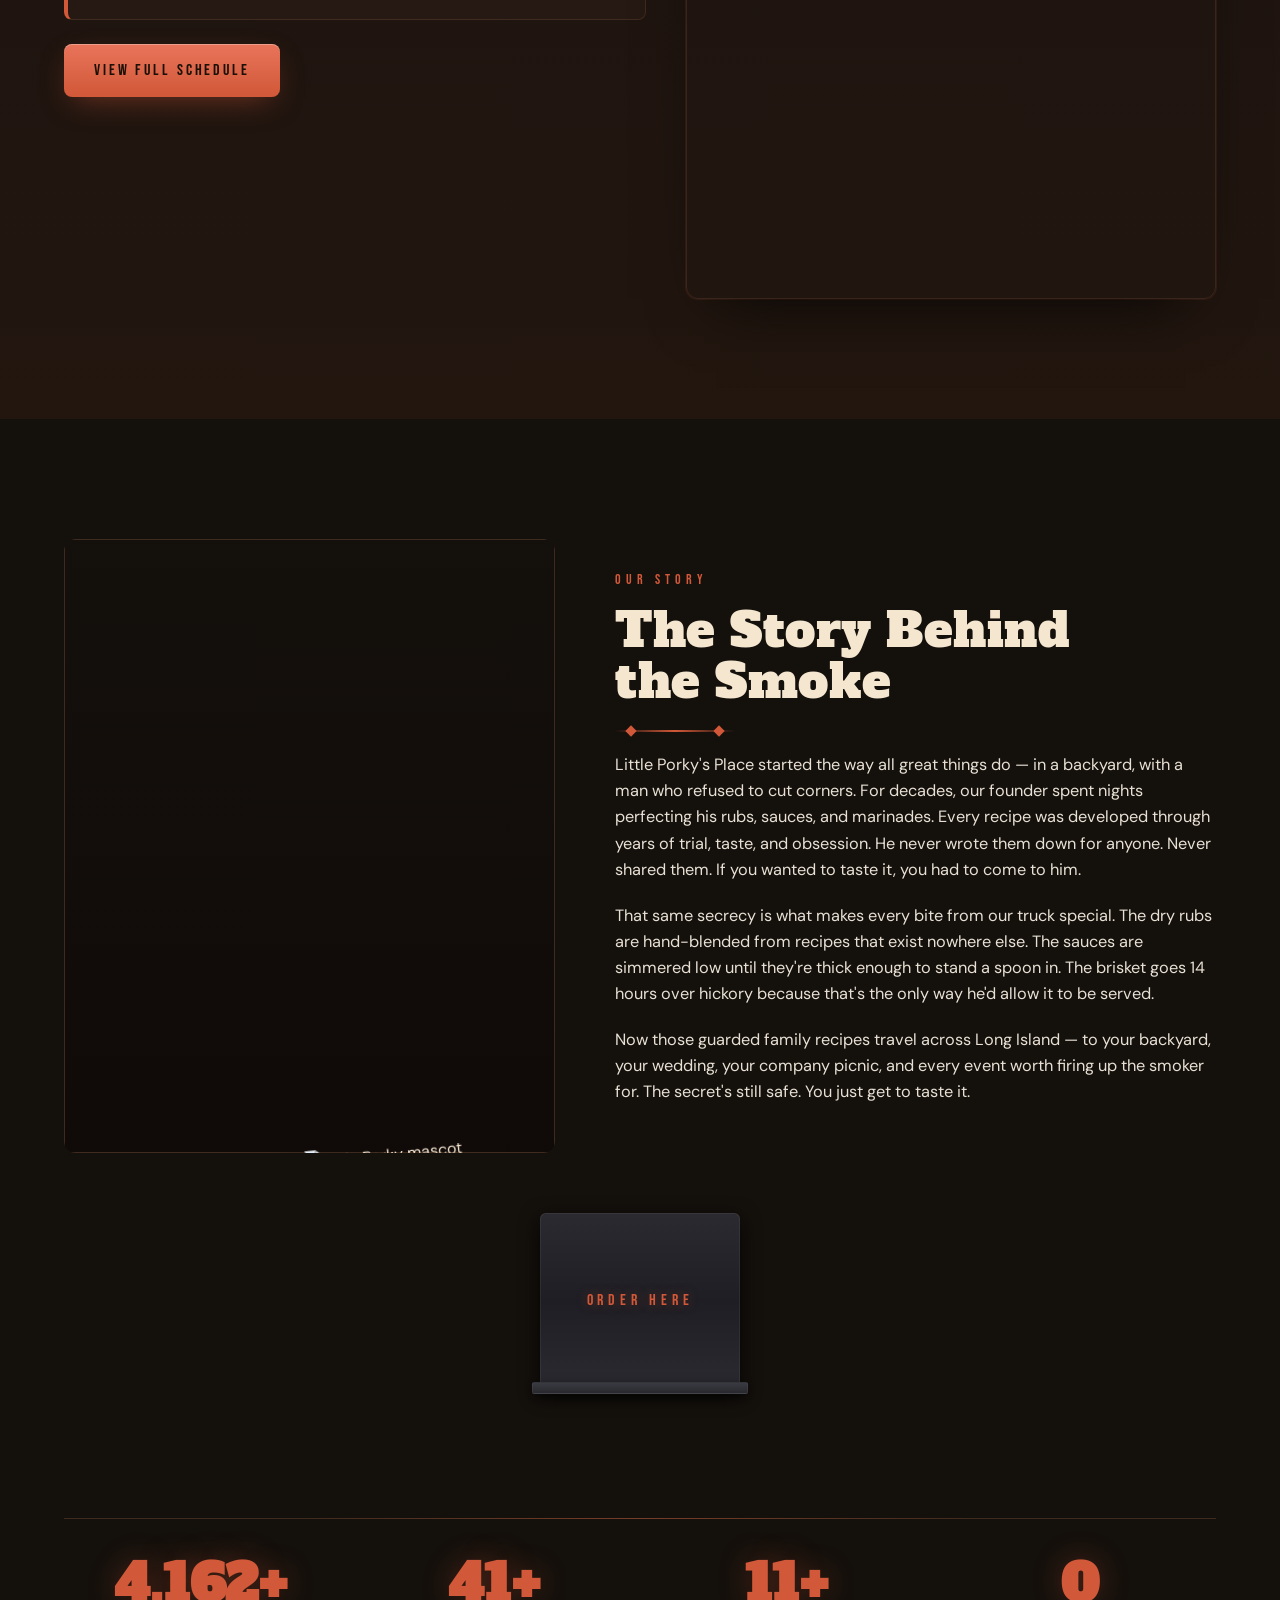
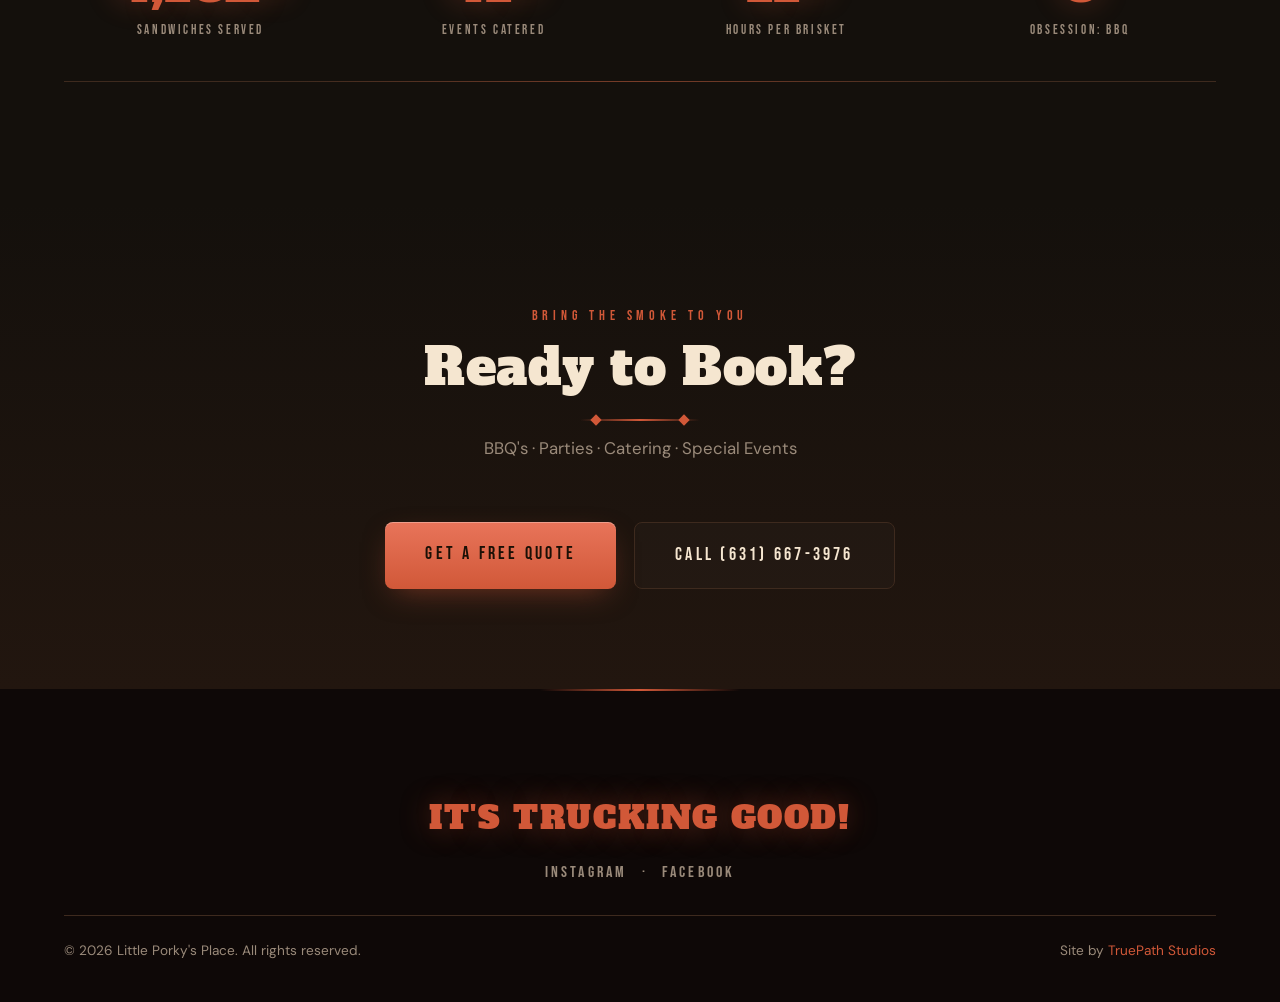
==== commit 791c0f1d: "Update schedule with festival dates, replace slow-smoked references with authentic - Replace April/M" ====
--- a/index.html
+++ b/index.html
@@ -3,7 +3,7 @@
 <head>
 <meta charset="UTF-8" />
 <meta name="viewport" content="width=device-width, initial-scale=1.0" />
-<meta name="description" content="Little Porky's Place serves authentic slow-smoked BBQ across Long Island. Mobile food truck with pulled pork, ribs & brisket.">
+<meta name="description" content="Little Porky's Place serves authentic BBQ across Long Island. Mobile food truck with pulled pork, ribs & brisket.">
 <title>BBQ Food Truck Long Island | Little Porky's Place</title>
 <link rel="preconnect" href="https://fonts.googleapis.com">
 <link rel="preconnect" href="https://fonts.gstatic.com" crossorigin>
@@ -11,12 +11,12 @@
 <link rel="stylesheet" href="css/styles.css" />
   <link rel="canonical" href="https://little-porkys-place.netlify.app/">
   <meta property="og:title" content="BBQ Food Truck Long Island | Little Porky's Place">
-  <meta property="og:description" content="Little Porky's Place serves authentic slow-smoked BBQ across Long Island. Mobile food truck with pulled pork, ribs & brisket.">
+  <meta property="og:description" content="Little Porky's Place serves authentic BBQ across Long Island. Mobile food truck with pulled pork, ribs & brisket.">
   <meta property="og:url" content="https://little-porkys-place.netlify.app/">
   <meta property="og:type" content="website">
   <meta name="twitter:card" content="summary">
   <meta name="twitter:title" content="BBQ Food Truck Long Island | Little Porky's Place">
-  <meta name="twitter:description" content="Little Porky's Place serves authentic slow-smoked BBQ across Long Island. Mobile food truck catering for events, parties & festivals.">
+  <meta name="twitter:description" content="Little Porky's Place serves authentic BBQ across Long Island. Mobile food truck catering for events, parties & festivals.">
   <link rel="icon" href="/favicon.ico">
 </head>
 <body>
@@ -51,7 +51,7 @@
     <div class="hero__copy">
       <span class="eyebrow">Welcome to</span>
       <h1 class="hero__title">Little Porky's<br><span>Place</span></h1>
-      <p class="hero__sub">Slow-smoked BBQ that comes to you.<br>Catering, parties, and events across Long Island.</p>
+      <p class="hero__sub">Authentic BBQ that comes to you.<br>Catering, parties, and events across Long Island.</p>
       <div class="hero__cta">
         <a href="#menu" class="btn btn--amber">See Our Menu</a>
         <a href="contact.html" class="btn btn--ghost">Book the Truck</a>
--- a/css/styles.css
+++ b/css/styles.css
@@ -47,15 +47,16 @@
   pointer-events: none;
   z-index: 0;
   overflow: hidden;
+  contain: strict;
 }
 .ember {
   position: absolute;
   border-radius: 50%;
   background: radial-gradient(circle, var(--ember-core, rgba(255,200,100,1)), var(--ember-mid, rgba(255,140,50,.8)) 40%, var(--ember-rim, rgba(209,88,56,.5)) 65%, transparent 80%);
-  box-shadow: 0 0 var(--glow, 8px) var(--ember-core, rgba(255,180,80,.7));
   opacity: 0;
   animation: ember-float var(--dur, 8s) var(--delay, 0s) linear infinite;
   will-change: transform, opacity;
+  contain: layout style;
 }
 @keyframes ember-float {
   0%   { transform: translateY(0) scale(.6); opacity: 0; }
@@ -145,9 +146,7 @@
   transition: all .3s var(--ease);
 }
 .nav.is-scrolled {
-  background: rgba(20, 12, 8, .85);
-  backdrop-filter: blur(12px);
-  -webkit-backdrop-filter: blur(12px);
+  background: rgba(20, 12, 8, .92);
   padding: 12px 0;
   border-bottom: 1px solid rgba(209,88,56,.15);
 }
@@ -335,6 +334,7 @@
   opacity: .55;
   transition: opacity .6s var(--ease);
   pointer-events: none;
+  will-change: opacity;
 }
 .hero__truck-wrap:hover .hero__glow { opacity: 1; }
 
@@ -363,18 +363,13 @@
   height: 100%;
   object-fit: contain;
   z-index: 2;
-  filter:
-    drop-shadow(0 2px 0 rgba(0,0,0,.4))
-    drop-shadow(0 18px 22px rgba(0,0,0,.55))
-    drop-shadow(0 40px 50px rgba(0,0,0,.45));
+  filter: drop-shadow(0 18px 30px rgba(0,0,0,.55));
   transition: transform .4s var(--ease), filter .4s var(--ease);
 }
 .hero__truck-wrap:hover .hero__truck {
   transform: translateY(-4px) scale(1.01);
   filter:
-    drop-shadow(0 2px 0 rgba(0,0,0,.4))
-    drop-shadow(0 18px 22px rgba(0,0,0,.55))
-    drop-shadow(0 40px 50px rgba(0,0,0,.45))
+    drop-shadow(0 18px 30px rgba(0,0,0,.55))
     drop-shadow(0 0 35px rgba(209,88,56,.45));
 }
 
@@ -399,6 +394,7 @@
   animation: smoke-rise var(--dur,7s) linear infinite;
   animation-delay: var(--delay,0s);
   will-change: transform, opacity;
+  contain: layout style;
 }
 @keyframes smoke-rise {
   0%   { transform: translate(0, 0) scale(.35); opacity: 0; }
@@ -937,6 +933,7 @@
   padding: 40px 24px;
   animation: gallery-scroll 40s linear infinite;
   width: max-content;
+  will-change: transform;
 }
 .gallery__item {
   margin: 0;
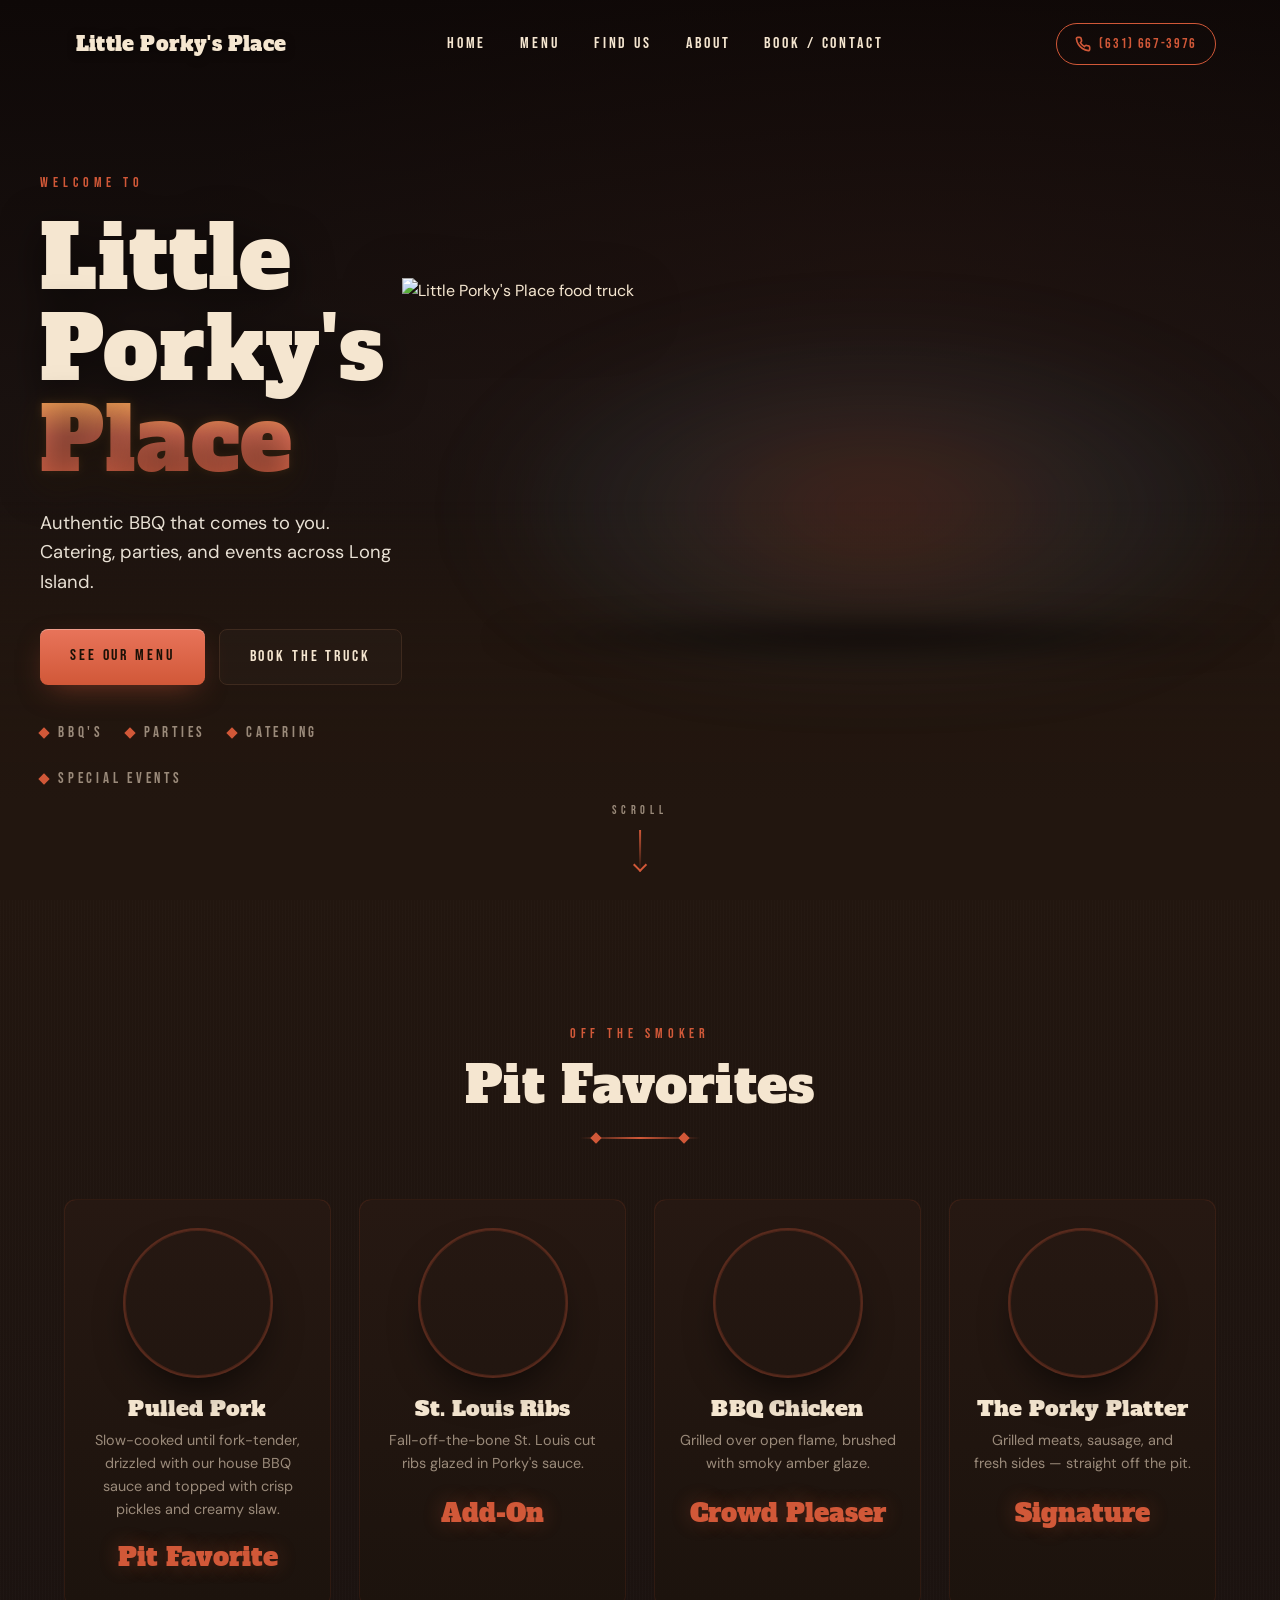
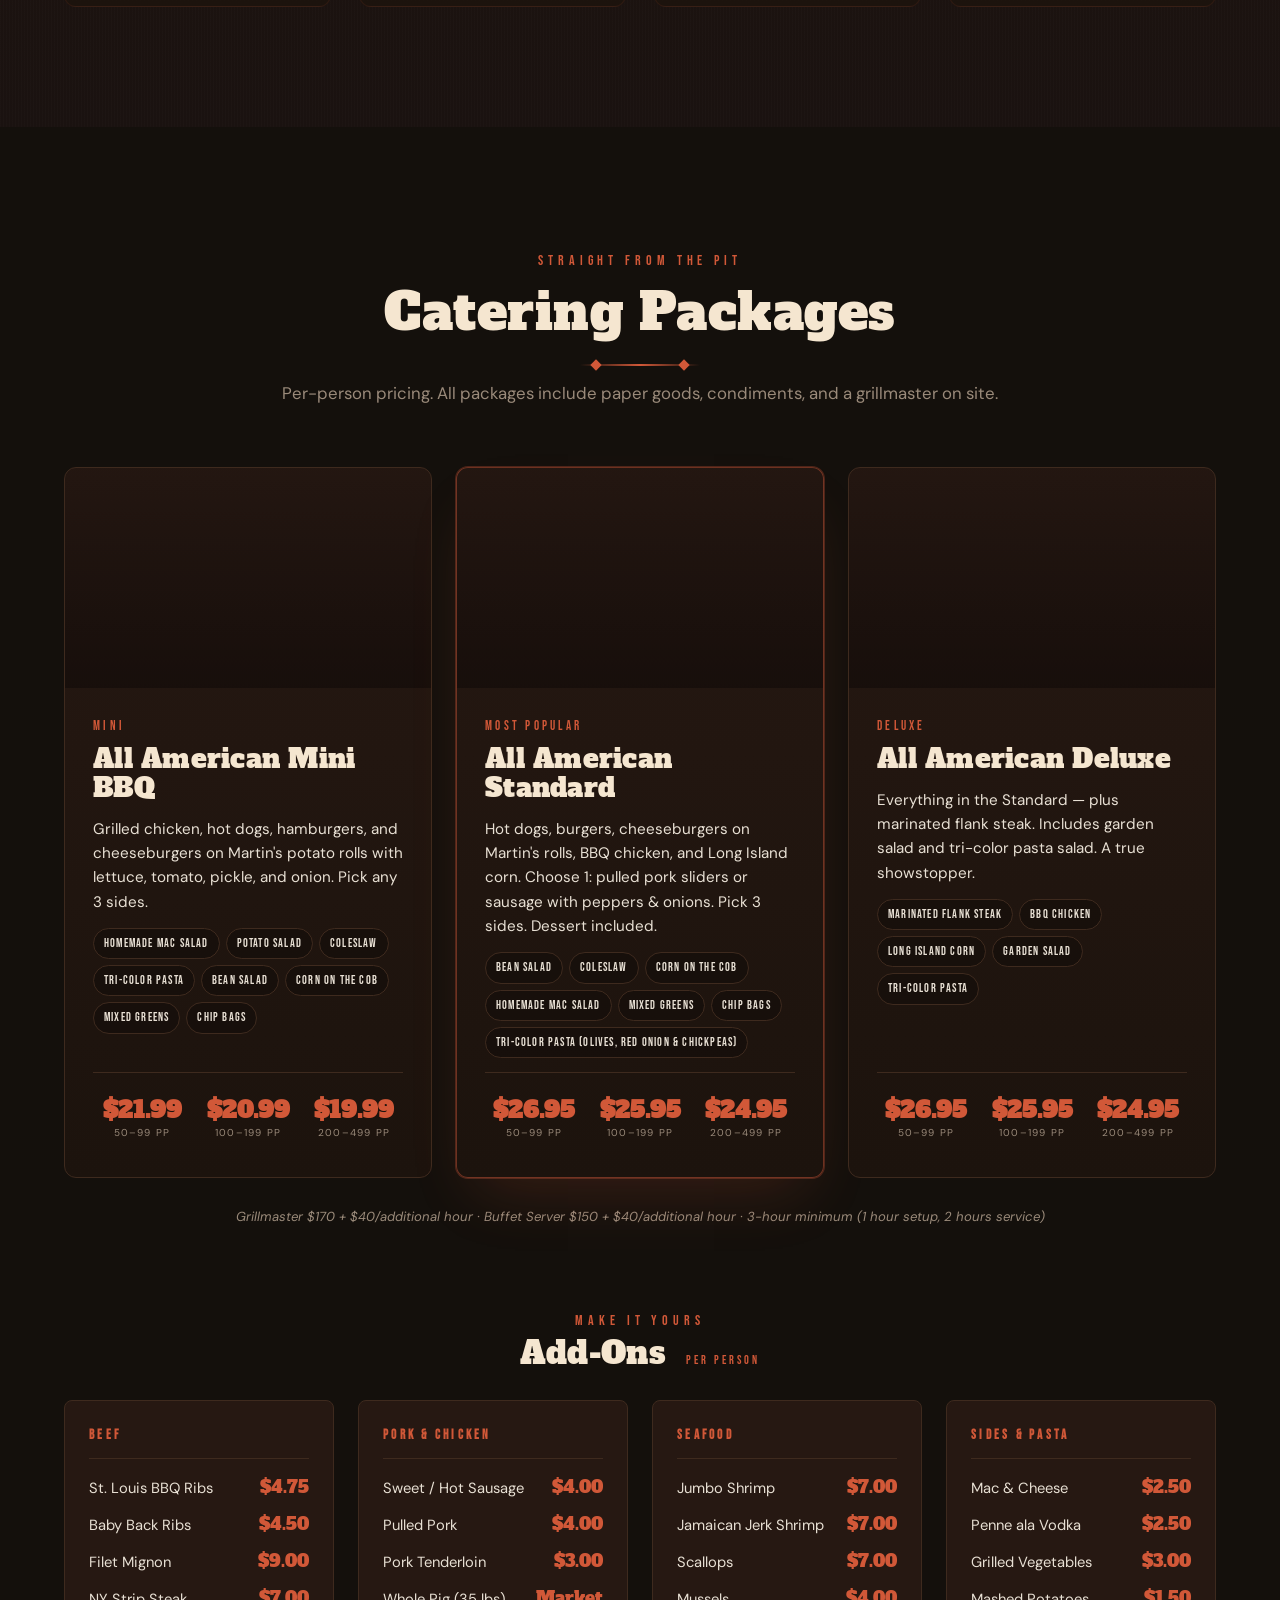
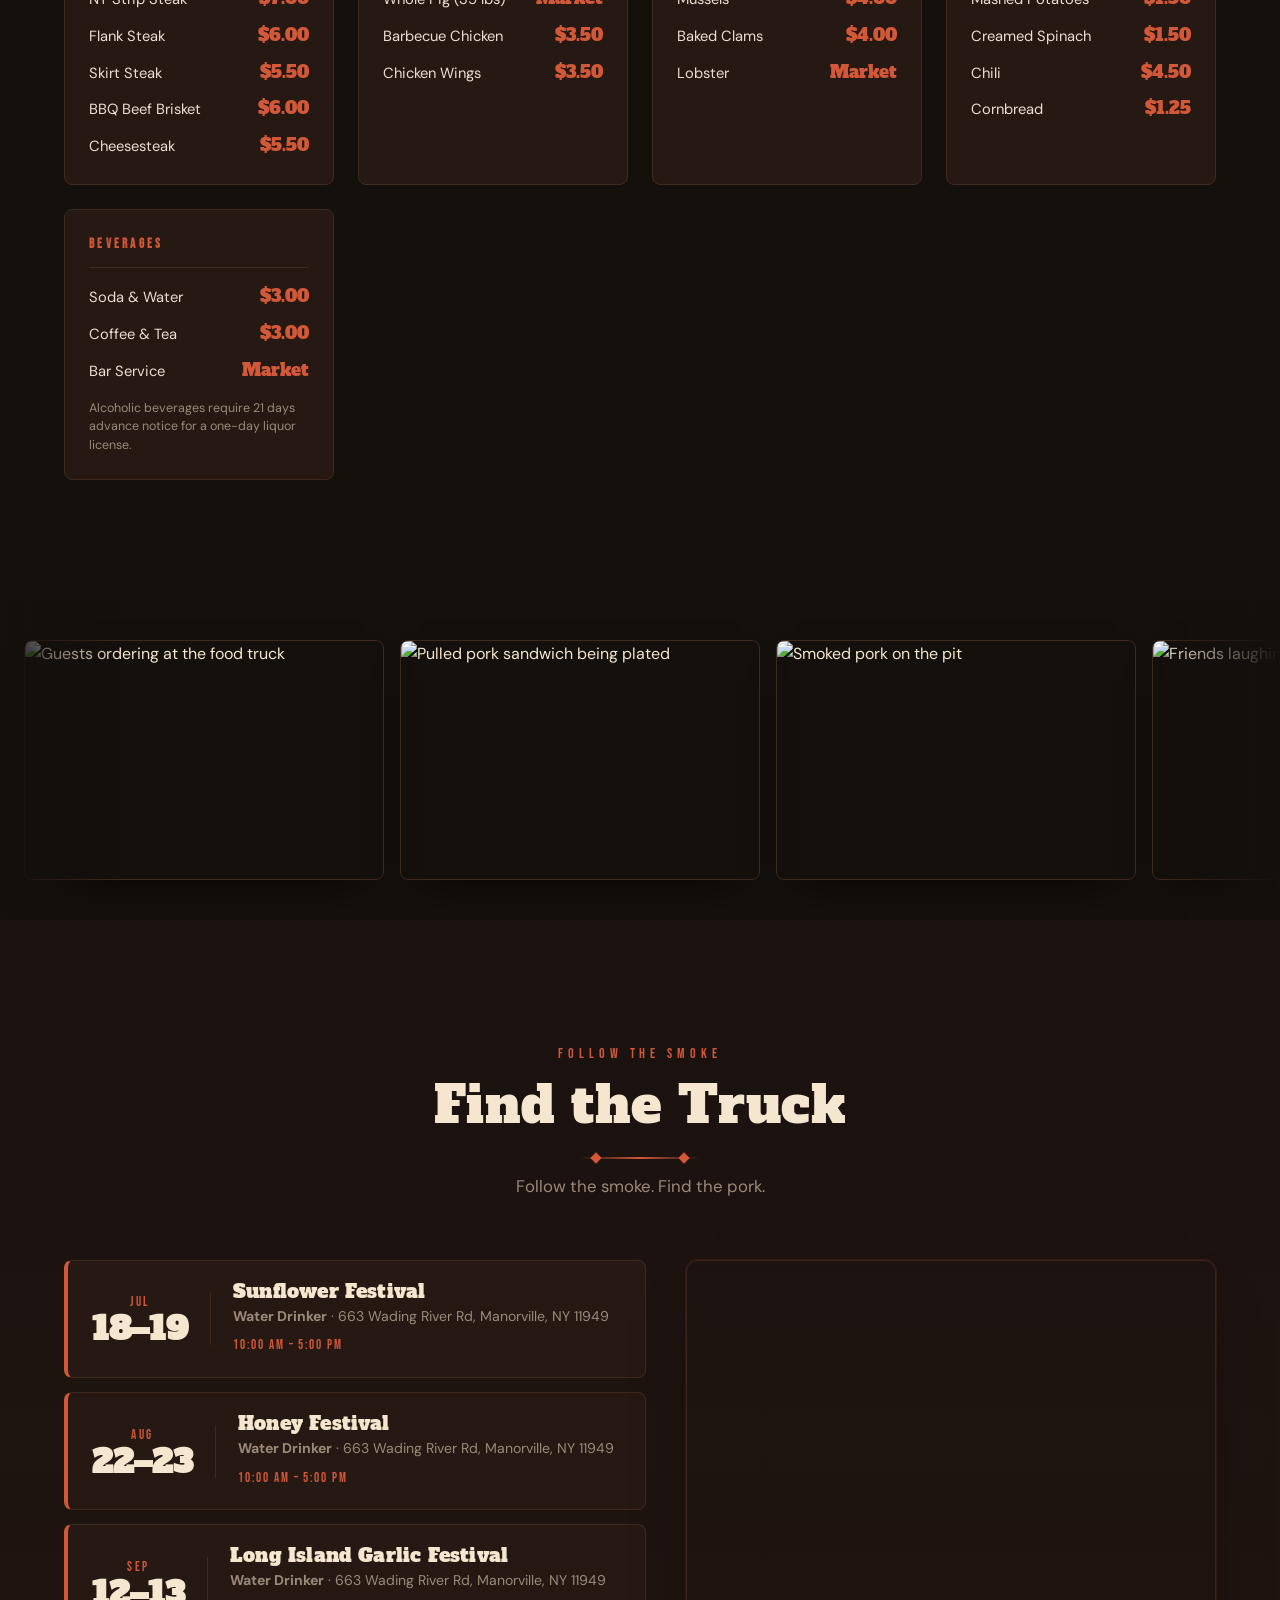
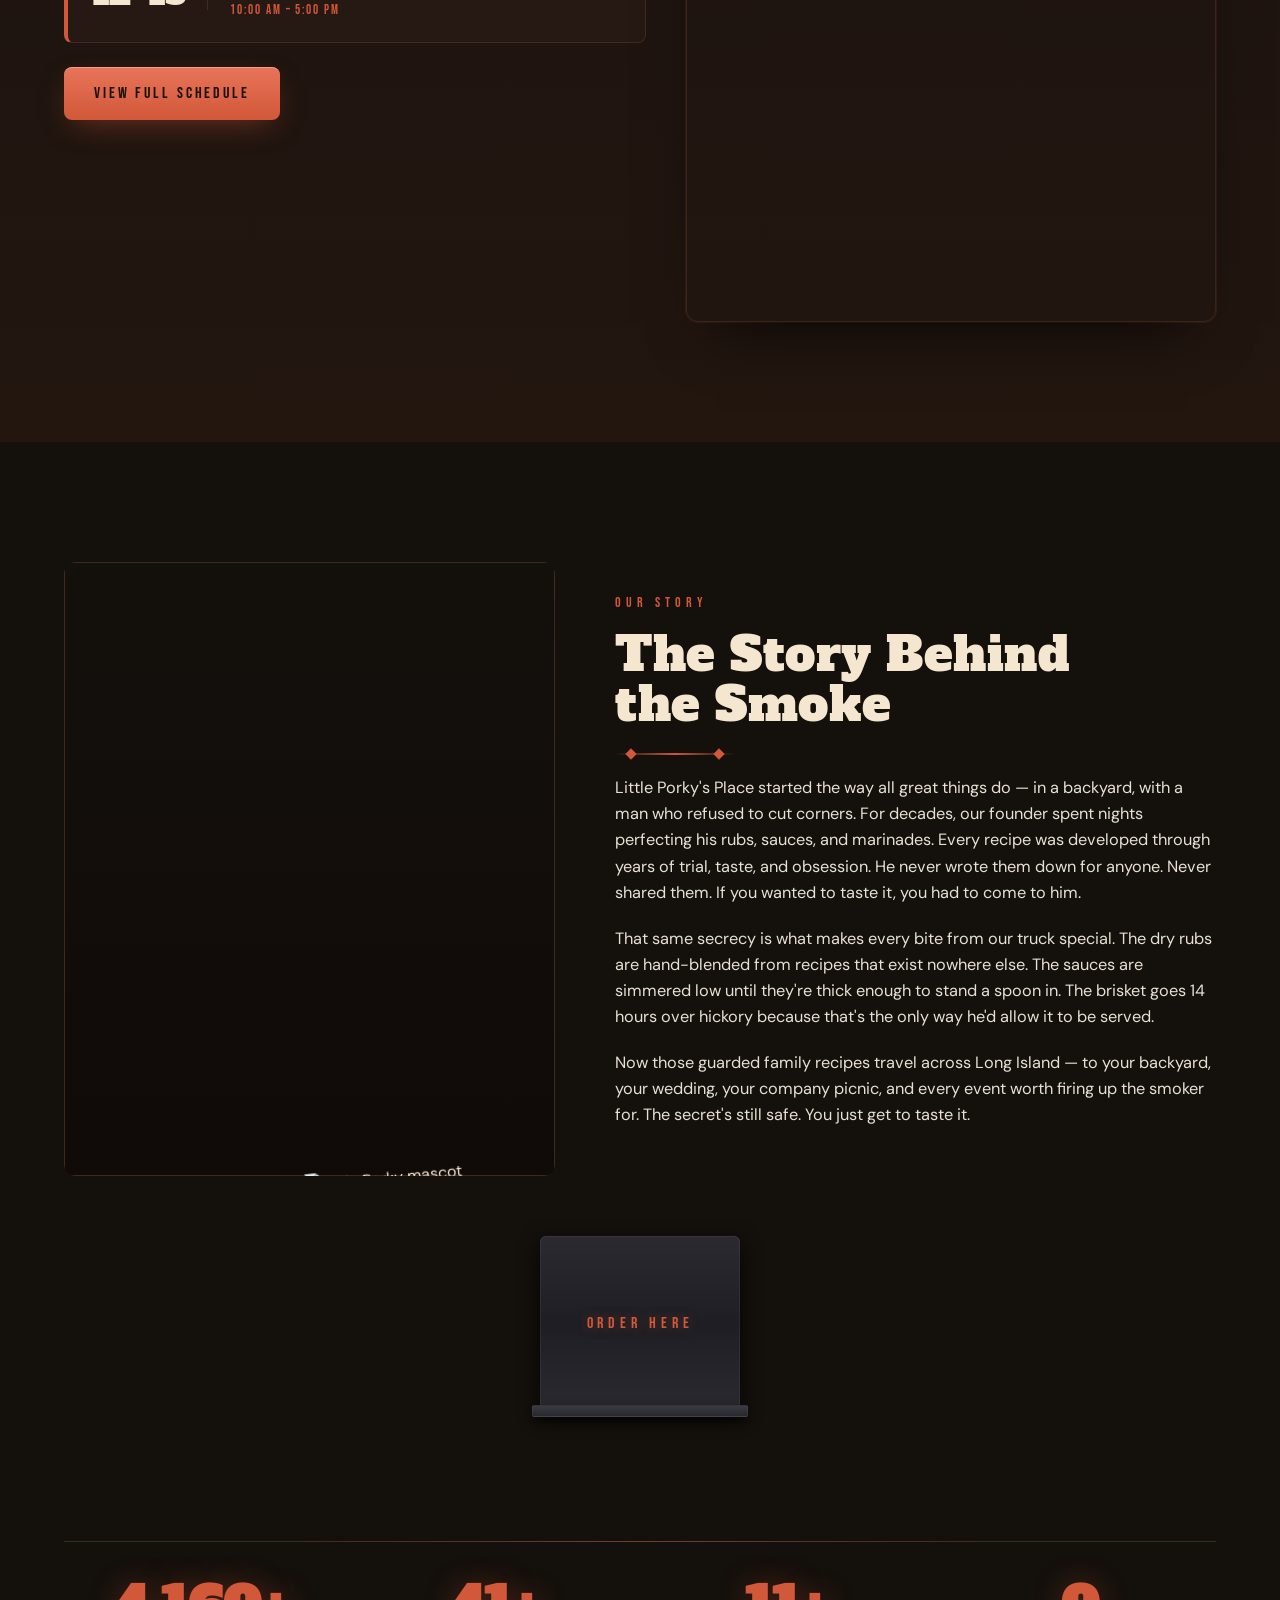
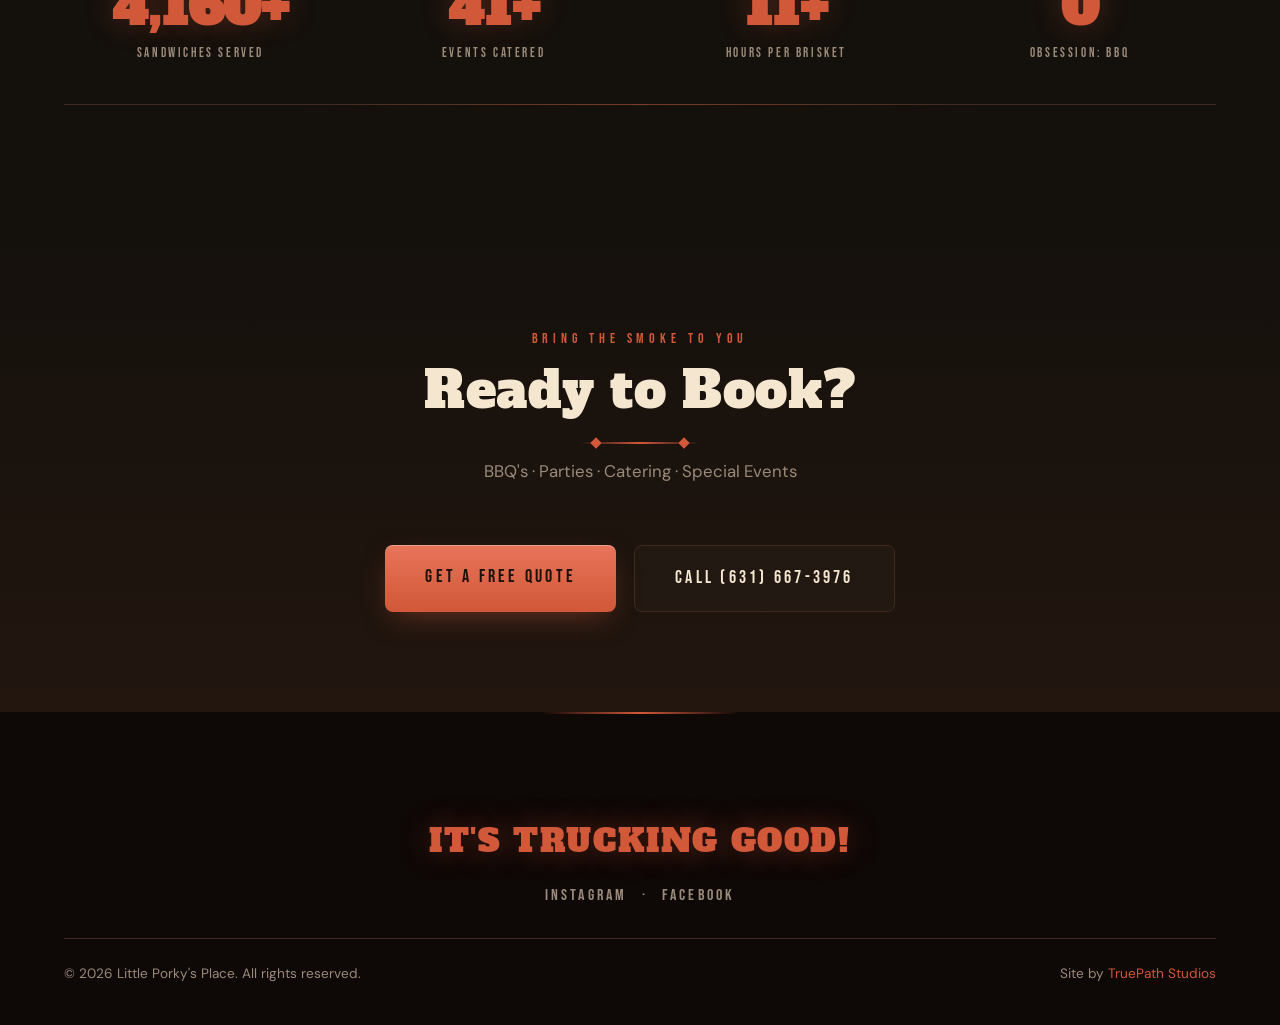
==== commit de413e22: "Update homepage events, sides list, social links, and Porky Platter image - Replace Pulled Pork desc" ====
--- a/index.html
+++ b/index.html
@@ -88,7 +88,7 @@
       <article class="special-card">
         <div class="special-card__img has-photo" style="background-image:url('assets/images/pulled-pork.webp')"></div>
         <h3>Pulled Pork</h3>
-        <p>14 hours over hickory, piled high with tangy vinegar mop and slaw.</p>
+        <p>Slow-cooked until fork-tender, drizzled with our house BBQ sauce and topped with crisp pickles and creamy slaw.</p>
         <span class="price">Pit Favorite</span>
       </article>
       <article class="special-card">
@@ -104,7 +104,7 @@
         <span class="price">Crowd Pleaser</span>
       </article>
       <article class="special-card">
-        <div class="special-card__img has-photo" style="background-image:url('assets/images/platter.webp')"></div>
+        <div class="special-card__img has-photo" style="background-image:url('assets/images/porky-platter.webp')"></div>
         <h3>The Porky Platter</h3>
         <p>Grilled meats, sausage, and fresh sides — straight off the pit.</p>
         <span class="price">Signature</span>
@@ -150,8 +150,9 @@
           <h3>All American Standard</h3>
           <p>Hot dogs, burgers, cheeseburgers on Martin's rolls, BBQ chicken, and Long Island corn. Choose 1: pulled pork sliders or sausage with peppers &amp; onions. Pick 3 sides. Dessert included.</p>
           <ul class="pkg__sides">
-            <li>Pulled Pork Sliders</li><li>Sausage &amp; Peppers</li><li>Long Island Corn</li>
-            <li>Fresh Fruit Bowl</li><li>Chocolate Chunk Cookies</li>
+            <li>Bean Salad</li><li>Coleslaw</li><li>Corn on the Cob</li>
+            <li>Homemade Mac Salad</li><li>Mixed Greens</li><li>Chip Bags</li>
+            <li>Tri-Color Pasta (olives, red onion &amp; chickpeas)</li>
           </ul>
           <div class="pkg__pricing">
             <div><strong>$26.95</strong><span>50–99 pp</span></div>
@@ -279,16 +280,16 @@
     <div class="find__layout">
       <div class="schedule">
         <article class="schedule-card">
-          <div class="schedule-card__date"><span>APR</span><strong>12</strong></div>
-          <div class="schedule-card__info"><h3>Smithtown</h3><p>Main Street Plaza · 123 Main St</p><span>11:00 AM – 8:00 PM</span></div>
+          <div class="schedule-card__date"><span>JUL</span><strong>18–19</strong></div>
+          <div class="schedule-card__info"><h3>Sunflower Festival</h3><p><strong>Water Drinker</strong> · 663 Wading River Rd, Manorville, NY 11949</p><span>10:00 AM – 5:00 PM</span></div>
         </article>
         <article class="schedule-card">
-          <div class="schedule-card__date"><span>APR</span><strong>15</strong></div>
-          <div class="schedule-card__info"><h3>Huntington</h3><p>Heckscher Park · 2 Prime Ave</p><span>12:00 PM – 9:00 PM</span></div>
+          <div class="schedule-card__date"><span>AUG</span><strong>22–23</strong></div>
+          <div class="schedule-card__info"><h3>Honey Festival</h3><p><strong>Water Drinker</strong> · 663 Wading River Rd, Manorville, NY 11949</p><span>10:00 AM – 5:00 PM</span></div>
         </article>
         <article class="schedule-card">
-          <div class="schedule-card__date"><span>APR</span><strong>18</strong></div>
-          <div class="schedule-card__info"><h3>Babylon</h3><p>Argyle Lake · Montauk Hwy</p><span>11:00 AM – 7:00 PM</span></div>
+          <div class="schedule-card__date"><span>SEP</span><strong>12–13</strong></div>
+          <div class="schedule-card__info"><h3>Long Island Garlic Festival</h3><p><strong>Water Drinker</strong> · 663 Wading River Rd, Manorville, NY 11949</p><span>10:00 AM – 5:00 PM</span></div>
         </article>
         <a href="schedule.html" class="btn btn--amber find__view-all">View Full Schedule</a>
       </div>
@@ -368,9 +369,9 @@
     <img src="assets/images/truck.webp" alt="" class="footer__truck" />
     <div class="footer__tagline">IT'S TRUCKING GOOD!</div>
     <div class="footer__social">
-      <a href="#">Instagram</a>
+      <a href="https://www.instagram.com/littleporkysfoodtruck/" target="_blank" rel="noopener">Instagram</a>
       <span>·</span>
-      <a href="#">Facebook</a>
+      <a href="https://www.facebook.com/littleporkysplace/" target="_blank" rel="noopener">Facebook</a>
     </div>
     <div class="footer__meta">
       <span>&copy; 2026 Little Porky's Place. All rights reserved.</span>
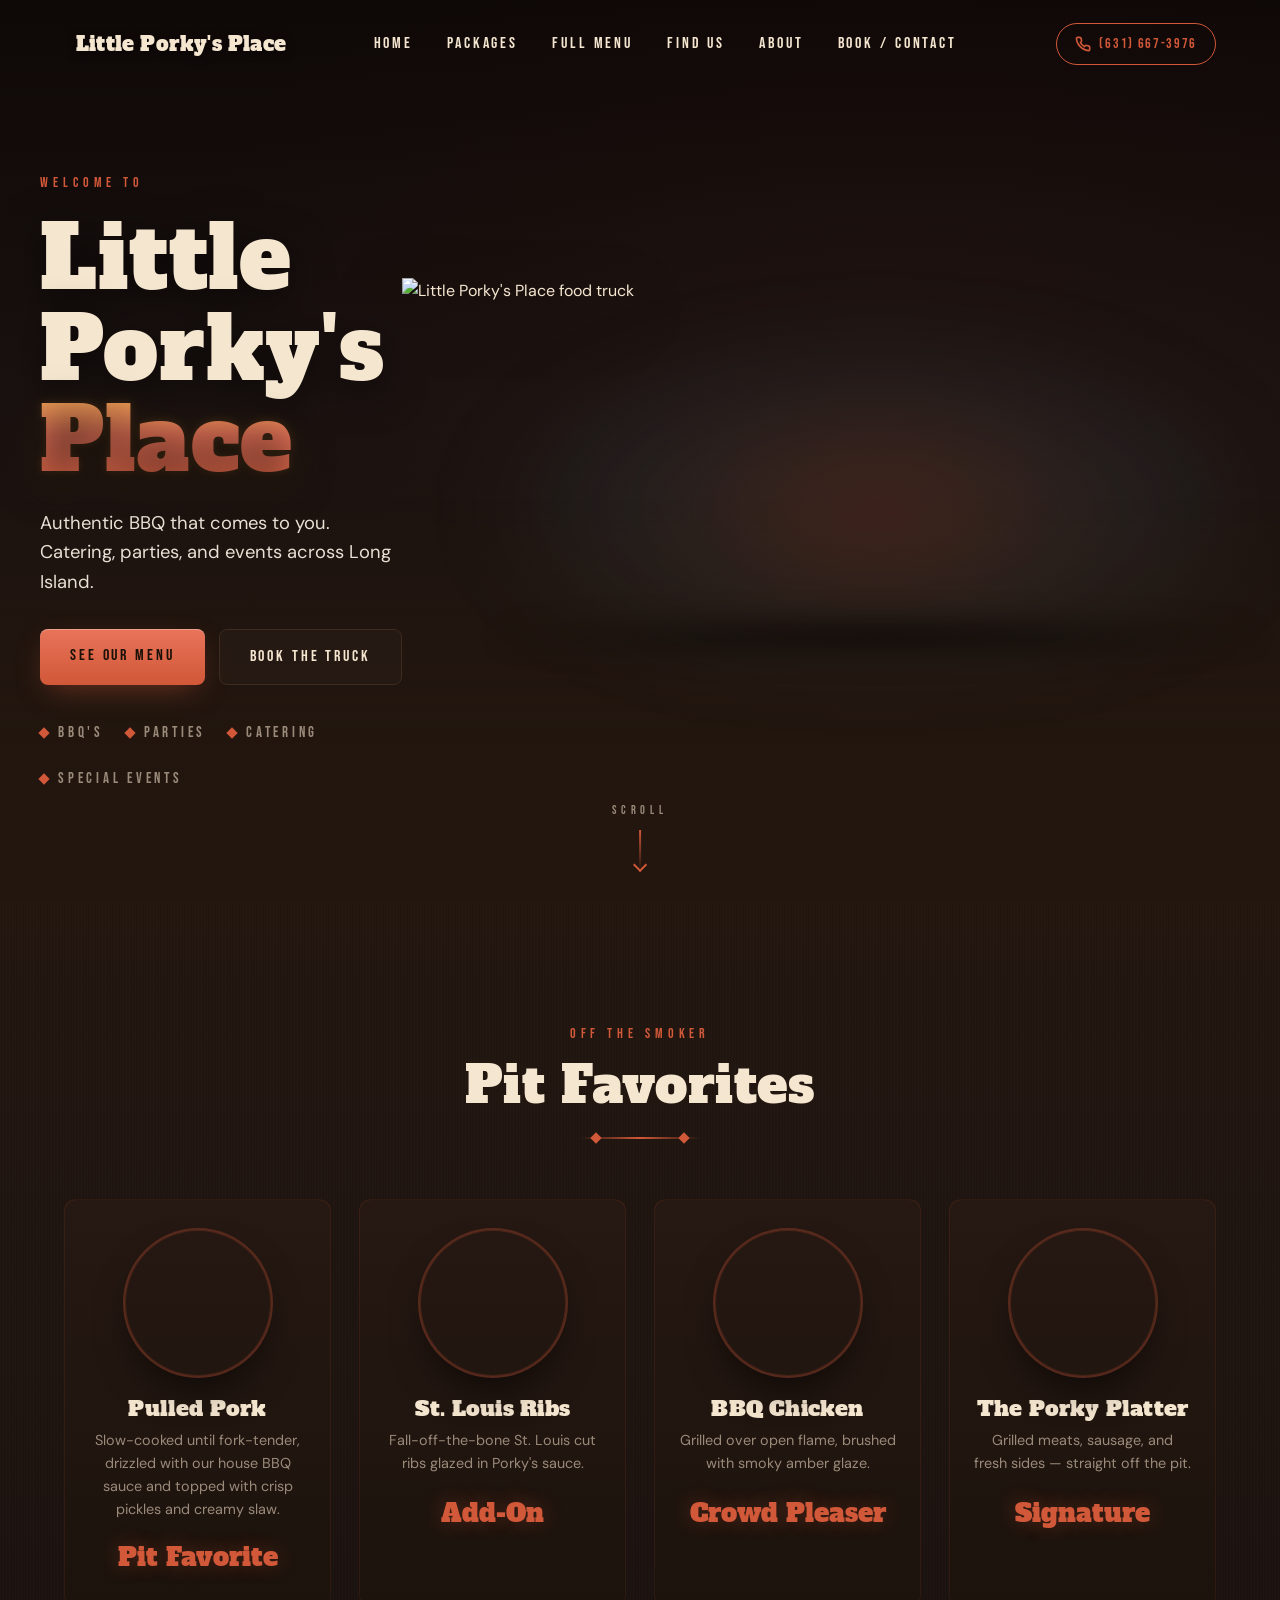
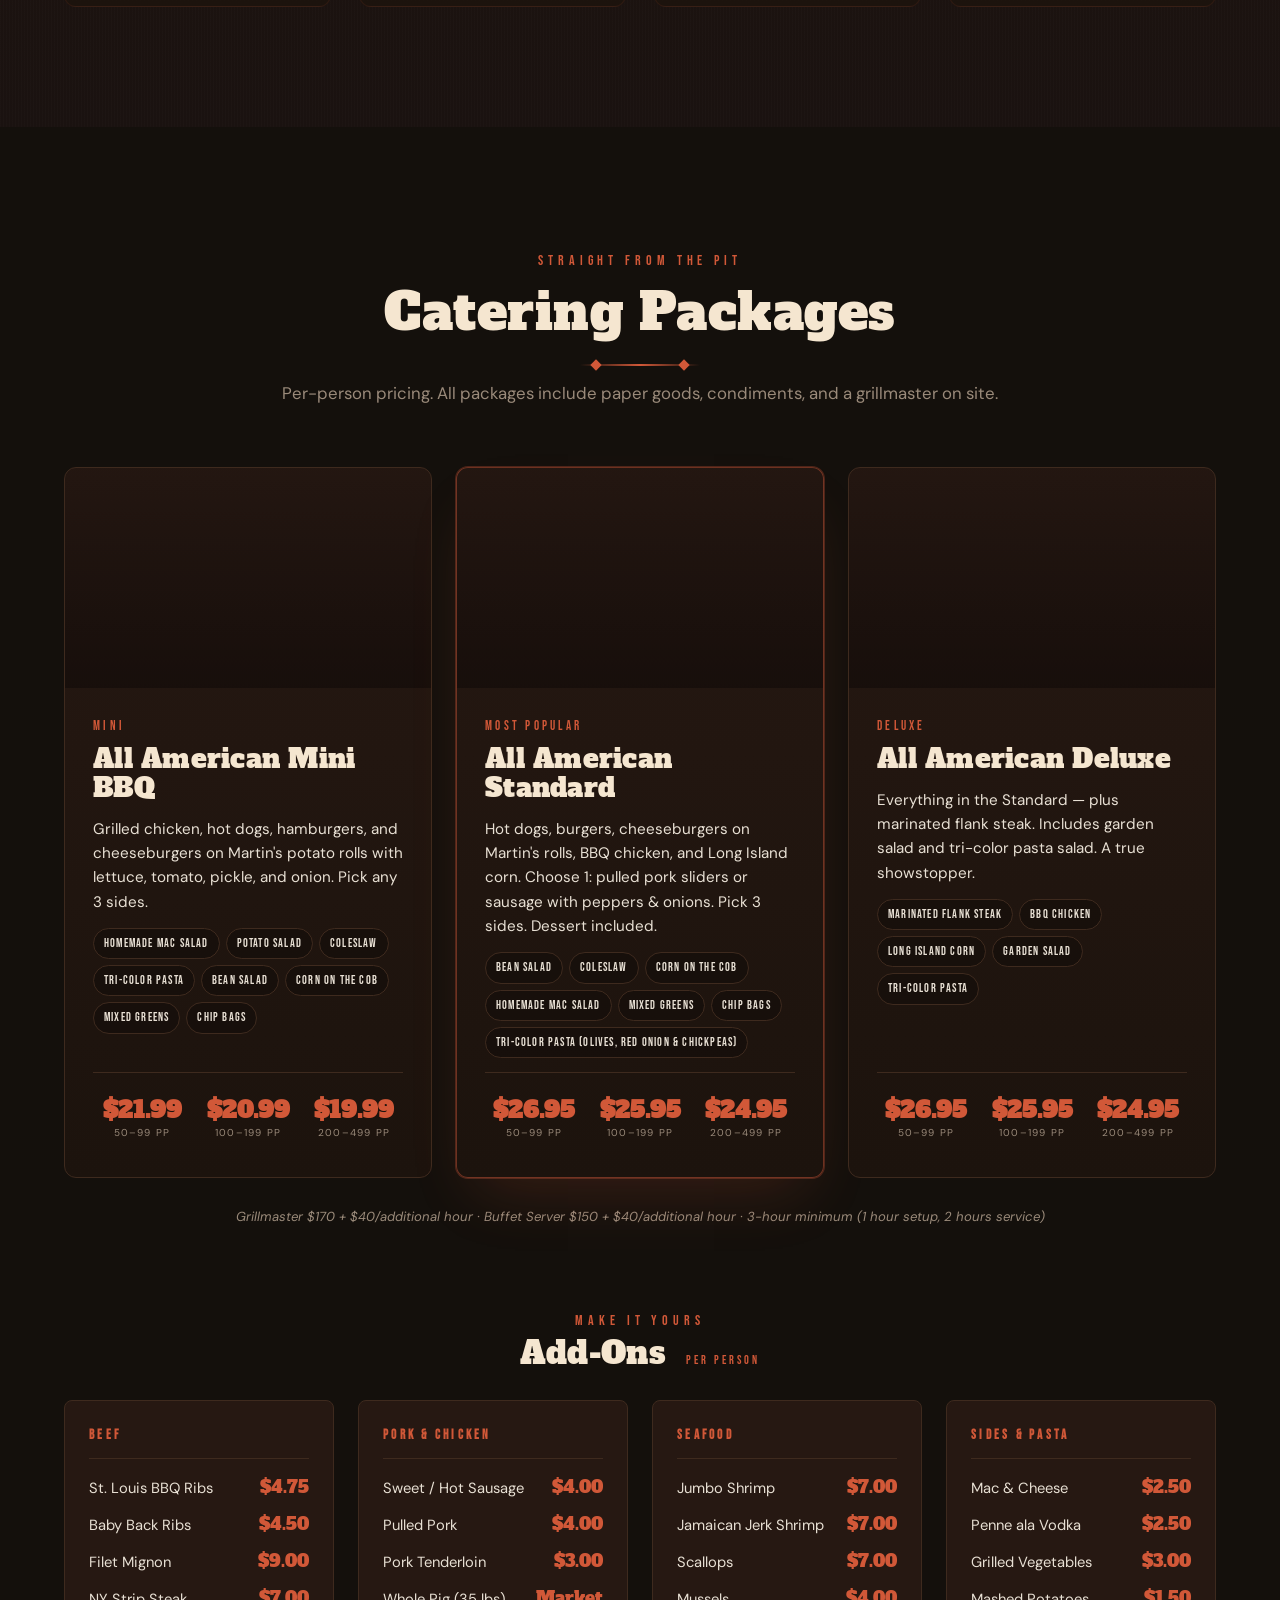
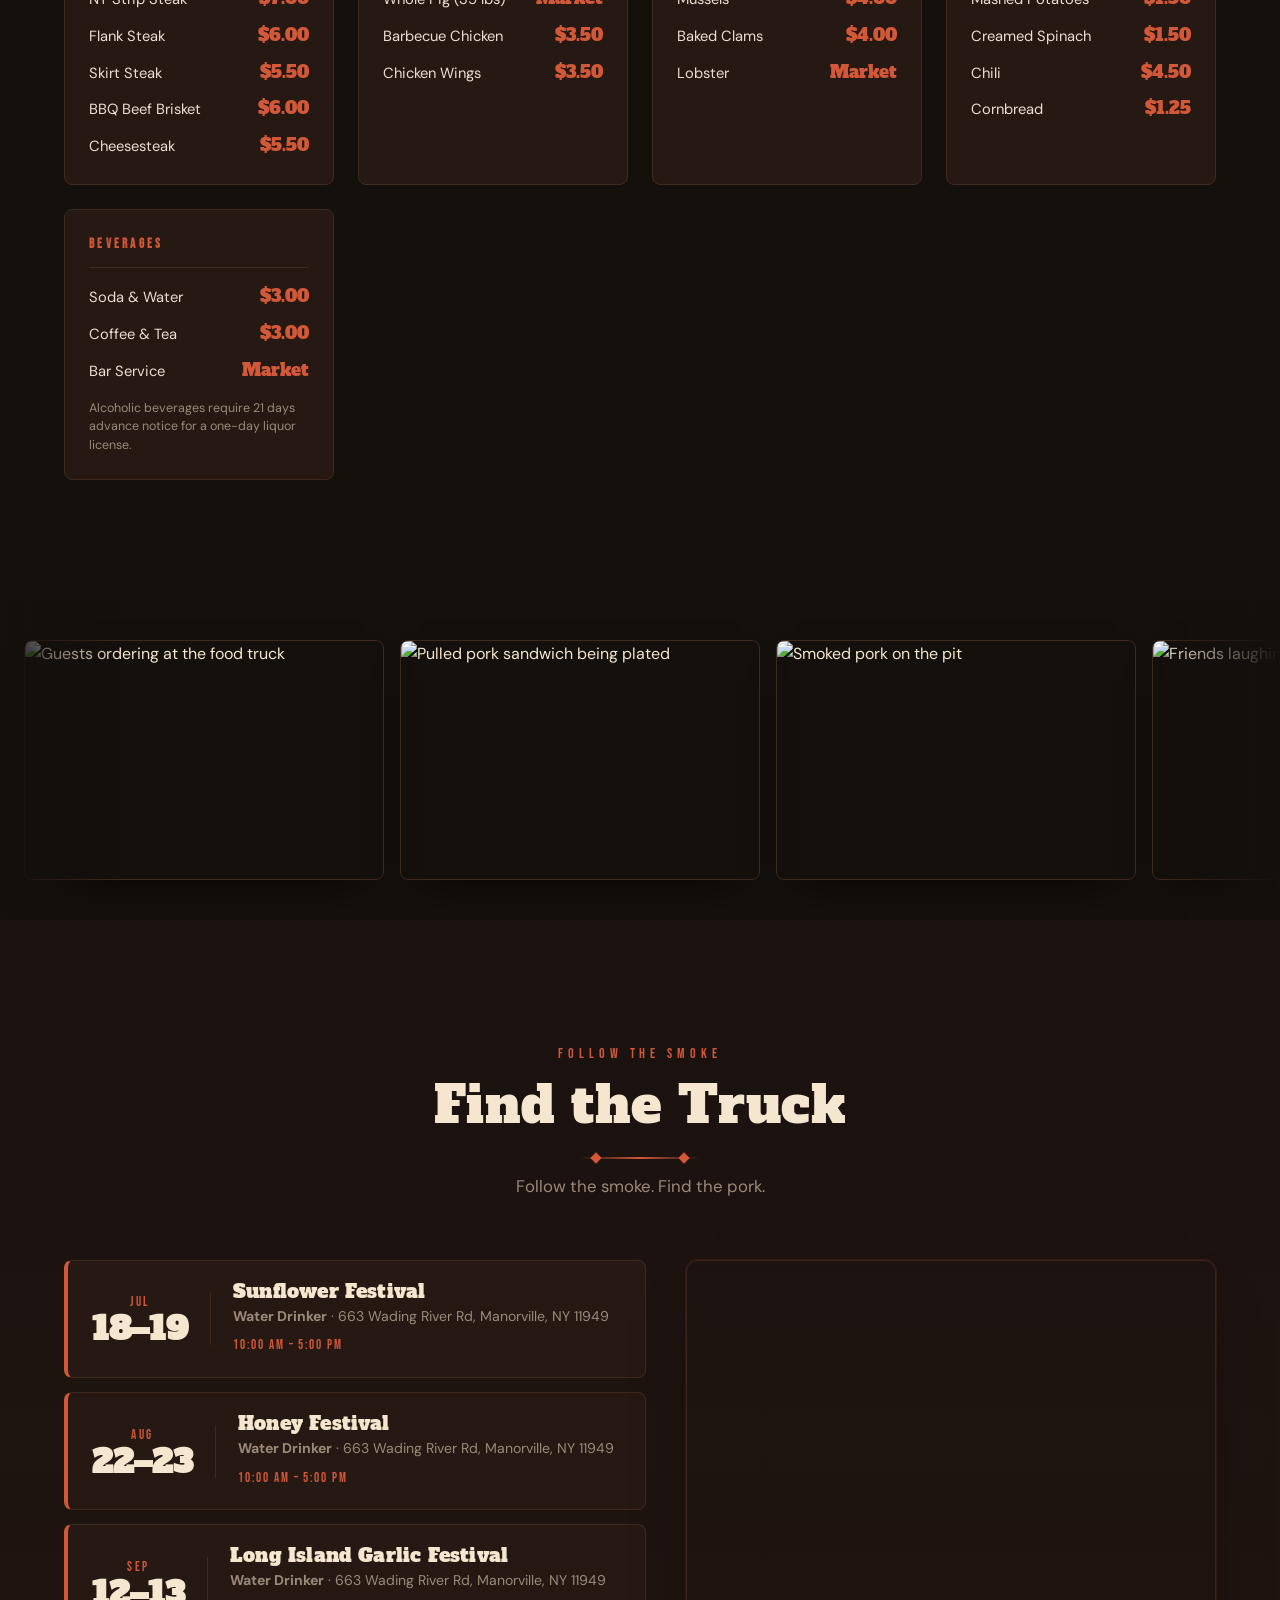
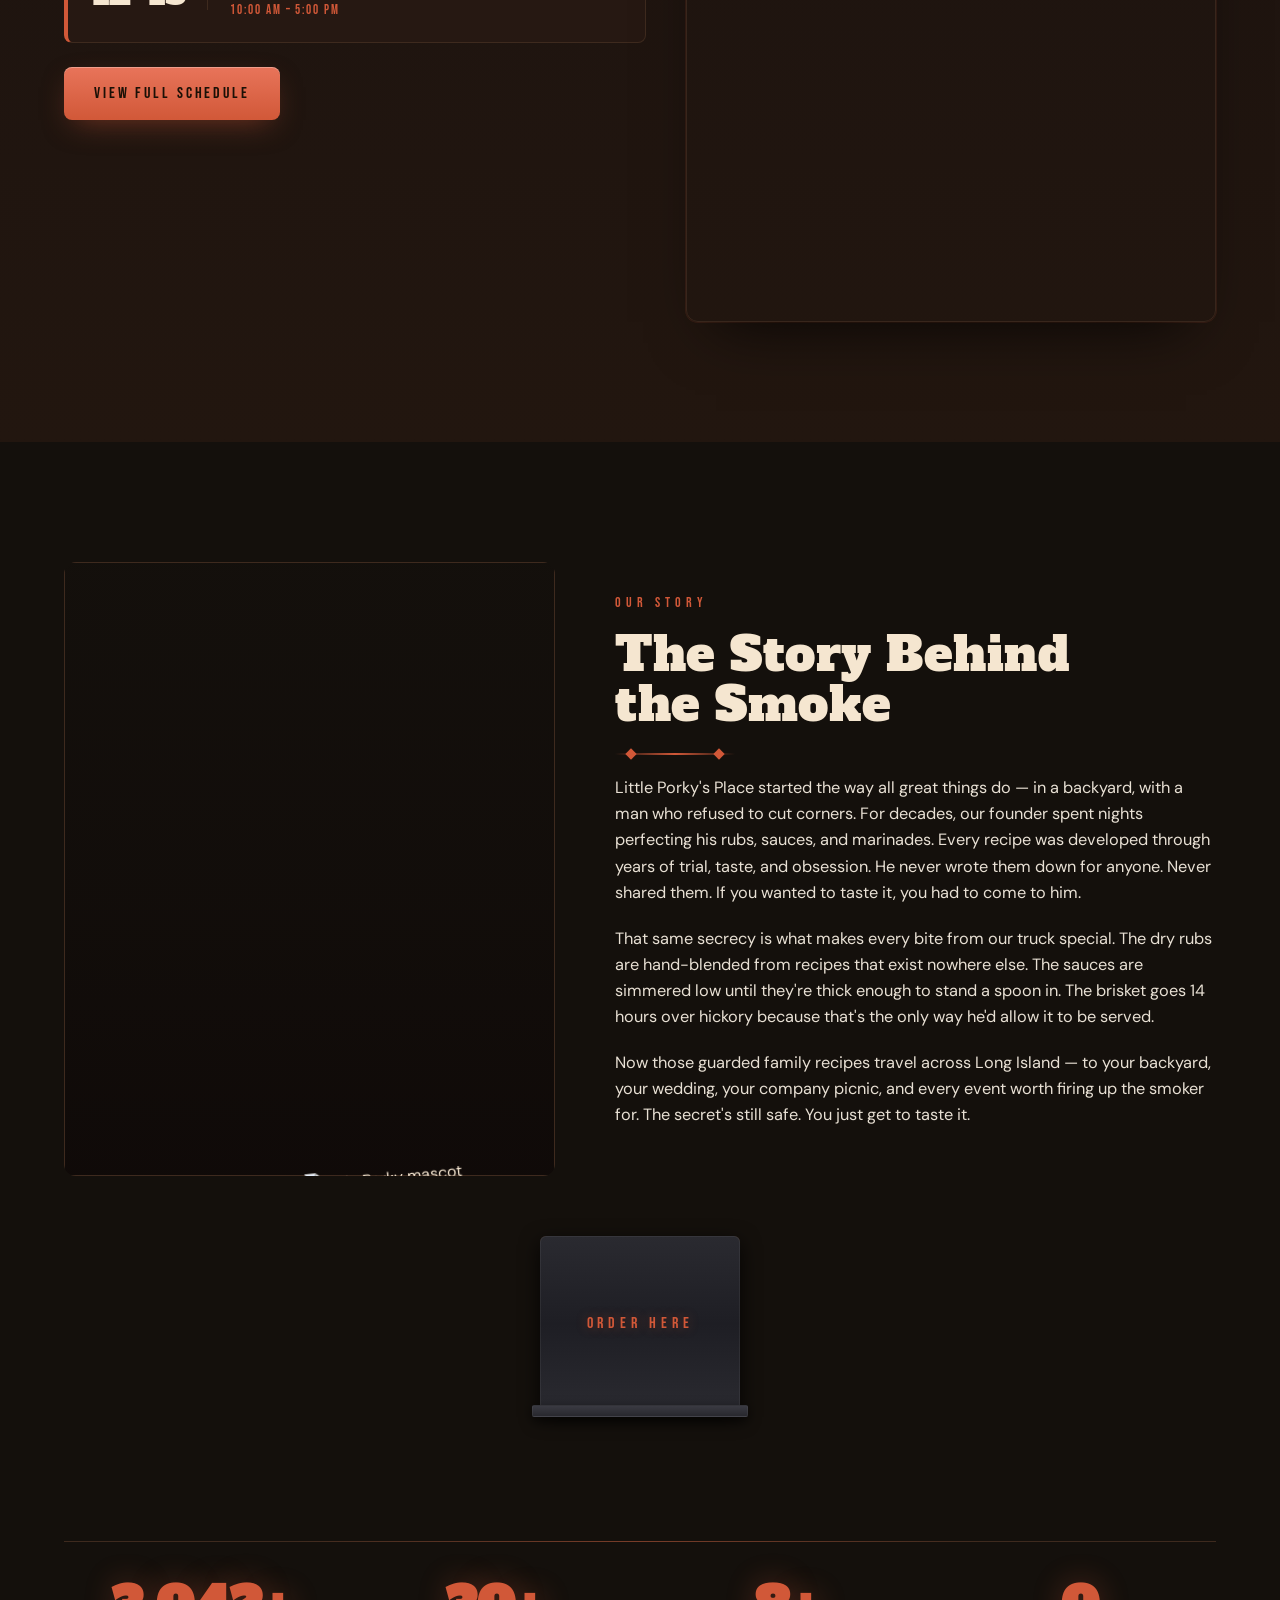
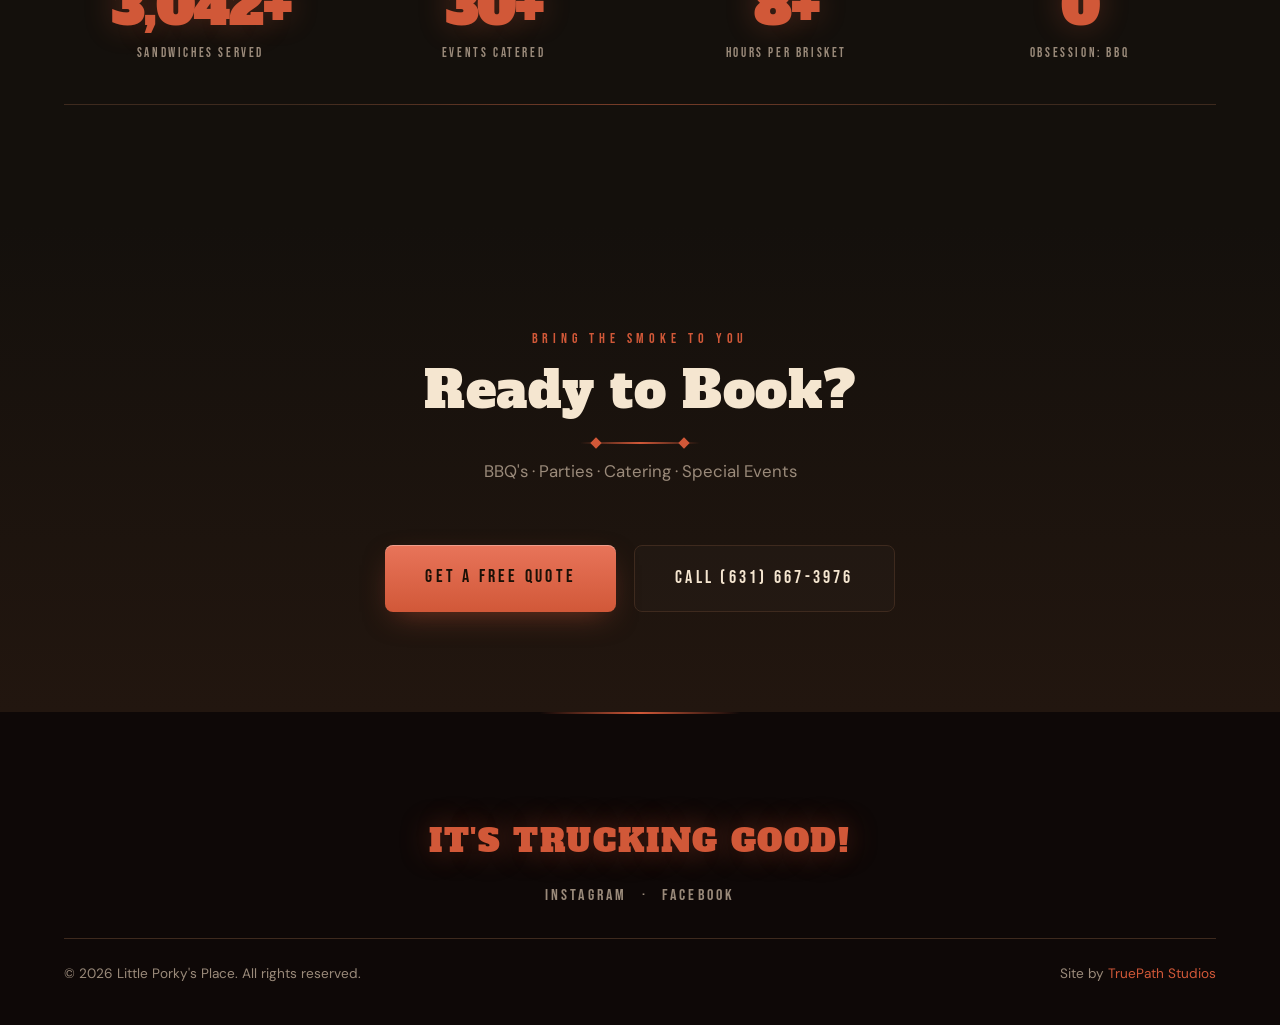
==== commit ad034f13: "Add full catering menu page - New catering.html with breakfast, sandwiches/heroes, hot buffet   pack" ====
--- a/index.html
+++ b/index.html
@@ -30,7 +30,8 @@
     </a>
     <nav class="nav__links" id="navLinks">
       <a href="#home">Home</a>
-      <a href="#menu">Menu</a>
+      <a href="#menu">Packages</a>
+      <a href="catering.html">Full Menu</a>
       <a href="#find">Find Us</a>
       <a href="#about">About</a>
       <a href="contact.html">Book / Contact</a>
--- a/css/styles.css
+++ b/css/styles.css
@@ -1645,3 +1645,432 @@
   .book__form { padding: 24px; }
   .footer__meta { flex-direction: column; text-align: center; }
 }
+
+/* ============ CATERING PAGE ============ */
+.catering-page {
+  padding: 60px 0 100px;
+  background: var(--c-bg);
+}
+.cat-intro {
+  max-width: 820px;
+  margin: 0 auto 30px;
+  text-align: center;
+  color: var(--c-smoke);
+  font-size: 1.05rem;
+  line-height: 1.8;
+}
+.cat-intro a { color: var(--c-amber); border-bottom: 1px solid currentColor; }
+.cat-intro strong { color: var(--c-cream); }
+
+.cat-jumps {
+  display: flex;
+  flex-wrap: wrap;
+  gap: 8px;
+  justify-content: center;
+  margin: 0 0 60px;
+  padding: 24px 0;
+  border-top: 1px solid var(--c-char);
+  border-bottom: 1px solid var(--c-char);
+  position: sticky;
+  top: 70px;
+  z-index: 5;
+  background: var(--c-bg);
+}
+.cat-jumps a {
+  font-family: var(--font-accent);
+  font-size: 12px;
+  letter-spacing: .2em;
+  text-transform: uppercase;
+  color: var(--c-muted);
+  padding: 8px 16px;
+  border: 1px solid var(--c-char);
+  border-radius: 999px;
+  transition: color .25s, border-color .25s, background .25s;
+}
+.cat-jumps a:hover {
+  color: var(--c-amber);
+  border-color: var(--c-amber);
+  background: rgba(209,88,56,.08);
+}
+
+.menu-cat {
+  padding: 70px 0;
+  border-top: 1px solid var(--c-char);
+  scroll-margin-top: 140px;
+}
+.menu-cat:first-of-type { border-top: none; padding-top: 30px; }
+.menu-cat__head { margin-bottom: 36px; max-width: 820px; }
+.menu-cat__head h2 {
+  font-family: var(--font-display);
+  font-size: clamp(1.8rem, 3.8vw, 2.6rem);
+  color: var(--c-cream);
+  margin: 10px 0 0;
+}
+.menu-cat__head p {
+  color: var(--c-muted);
+  margin: 18px 0 0;
+  line-height: 1.7;
+  max-width: 720px;
+}
+
+.sub-head {
+  font-family: var(--font-display);
+  font-size: 1.4rem;
+  color: var(--c-cream);
+  margin: 50px 0 6px;
+}
+.sub-head small {
+  font-family: var(--font-accent);
+  font-size: 12px;
+  letter-spacing: .25em;
+  color: var(--c-amber);
+  margin-left: 12px;
+  text-transform: uppercase;
+  font-weight: normal;
+}
+.sub-note {
+  color: var(--c-muted);
+  font-size: .95rem;
+  margin: 0 0 22px;
+  max-width: 680px;
+}
+
+.menu-card {
+  background: linear-gradient(180deg, var(--c-bg-2), var(--c-bg-3));
+  border: 1px solid var(--c-char);
+  border-radius: var(--r);
+  padding: 28px 28px 24px;
+  transition: border-color .3s;
+}
+.menu-card:hover { border-color: rgba(209,88,56,.25); }
+.menu-card h3 {
+  font-family: var(--font-display);
+  color: var(--c-cream);
+  font-size: 1.45rem;
+  margin: 0 0 6px;
+}
+.menu-card h3 small {
+  font-family: var(--font-accent);
+  font-size: 12px;
+  letter-spacing: .25em;
+  color: var(--c-amber);
+  margin-left: 10px;
+  text-transform: uppercase;
+  font-weight: normal;
+}
+.menu-card__sub {
+  display: block;
+  font-family: var(--font-accent);
+  font-size: 12px;
+  letter-spacing: .25em;
+  text-transform: uppercase;
+  color: var(--c-amber);
+  margin-bottom: 8px;
+}
+.menu-card__price-tag {
+  display: inline-block;
+  font-family: var(--font-display);
+  color: var(--c-amber);
+  font-size: 1.7rem;
+  margin: 8px 0 14px;
+  line-height: 1;
+}
+.menu-card__price-tag small {
+  font-family: var(--font-accent);
+  font-size: 12px;
+  letter-spacing: .2em;
+  color: var(--c-muted);
+  margin-left: 4px;
+  text-transform: uppercase;
+}
+.menu-card > p,
+.menu-card .card-sub {
+  color: var(--c-smoke);
+  font-size: .95rem;
+  line-height: 1.6;
+  margin: 0 0 14px;
+}
+.menu-card .card-sub { color: var(--c-muted); font-size: .9rem; }
+.menu-card .card-foot {
+  margin: 16px 0 0;
+  padding-top: 14px;
+  border-top: 1px solid rgba(62,42,30,.5);
+  font-size: .85rem;
+  color: var(--c-muted);
+  line-height: 1.6;
+  font-style: italic;
+}
+.menu-card--feature {
+  border-color: rgba(209,88,56,.35);
+  box-shadow: 0 0 0 1px rgba(209,88,56,.15), 0 30px 60px -25px rgba(209,88,56,.15);
+}
+.menu-card--table { padding: 24px 24px 18px; }
+.menu-card--table h3 { padding: 0 4px; }
+
+.menu-grid {
+  display: grid;
+  grid-template-columns: repeat(2, 1fr);
+  gap: 24px;
+}
+.menu-grid--3 { grid-template-columns: repeat(3, 1fr); }
+.menu-grid--equal { align-items: stretch; }
+
+.menu-table {
+  width: 100%;
+  border-collapse: collapse;
+  margin-top: 6px;
+}
+.menu-table thead th {
+  font-family: var(--font-accent);
+  font-size: 11px;
+  letter-spacing: .25em;
+  text-transform: uppercase;
+  color: var(--c-amber);
+  text-align: right;
+  padding: 12px 8px;
+  border-bottom: 1px solid var(--c-char);
+  white-space: nowrap;
+}
+.menu-table thead th:first-child { text-align: left; }
+.menu-table tbody td {
+  padding: 14px 8px;
+  border-bottom: 1px solid rgba(62,42,30,.5);
+  color: var(--c-smoke);
+  font-size: .95rem;
+  vertical-align: top;
+}
+.menu-table tbody td.name {
+  color: var(--c-cream);
+  font-weight: 500;
+}
+.menu-table tbody td.name strong {
+  display: block;
+  color: var(--c-cream);
+  font-weight: 700;
+  font-size: 1rem;
+}
+.menu-table tbody td.name span {
+  color: var(--c-muted);
+  font-size: .82rem;
+  display: block;
+  margin-top: 3px;
+  font-weight: 400;
+  line-height: 1.5;
+}
+.menu-table tbody td.price {
+  font-family: var(--font-display);
+  color: var(--c-amber);
+  text-align: right;
+  font-size: 1.05rem;
+  white-space: nowrap;
+}
+.menu-table tbody tr:last-child td { border-bottom: none; }
+.menu-table tbody tr.row-feature td {
+  background: rgba(209,88,56,.06);
+  border-top: 1px solid rgba(209,88,56,.2);
+}
+.menu-table tbody tr.row-feature td.name strong { color: var(--c-amber); }
+
+.tag-list {
+  display: flex;
+  flex-wrap: wrap;
+  gap: 8px;
+  list-style: none;
+  padding: 0;
+  margin: 14px 0 0;
+}
+.tag-list li {
+  font-family: var(--font-accent);
+  font-size: 12px;
+  letter-spacing: .15em;
+  text-transform: uppercase;
+  color: var(--c-smoke);
+  padding: 7px 14px;
+  border: 1px solid var(--c-char);
+  border-radius: 999px;
+  background: rgba(0,0,0,.25);
+  transition: border-color .25s, color .25s;
+}
+.tag-list li:hover {
+  border-color: var(--c-amber);
+  color: var(--c-amber);
+}
+
+.menu-detailed-list {
+  list-style: none;
+  padding: 0;
+  margin: 18px 0 0;
+}
+.menu-detailed-list > li {
+  padding: 16px 0;
+  border-bottom: 1px solid rgba(62,42,30,.5);
+}
+.menu-detailed-list > li:last-child { border-bottom: none; }
+.menu-detailed-list strong {
+  display: block;
+  color: var(--c-cream);
+  font-family: var(--font-body);
+  font-weight: 700;
+  font-size: 1rem;
+  margin-bottom: 4px;
+}
+.menu-detailed-list span {
+  color: var(--c-muted);
+  font-size: .9rem;
+  line-height: 1.6;
+}
+
+.price-rows {
+  list-style: none;
+  padding: 0;
+  margin: 0;
+  display: flex;
+  flex-direction: column;
+  gap: 0;
+}
+.price-rows li {
+  display: flex;
+  justify-content: space-between;
+  align-items: center;
+  gap: 14px;
+  padding: 14px 0;
+  border-bottom: 1px solid rgba(62,42,30,.5);
+}
+.price-rows li:last-child { border-bottom: none; }
+.price-rows li > span { display: flex; flex-direction: column; gap: 2px; }
+.price-rows li strong {
+  color: var(--c-cream);
+  font-weight: 700;
+  font-size: .98rem;
+}
+.price-rows li em {
+  font-style: normal;
+  color: var(--c-muted);
+  font-size: .82rem;
+}
+.price-rows li b {
+  font-family: var(--font-display);
+  color: var(--c-amber);
+  font-weight: 400;
+  font-size: 1.2rem;
+  white-space: nowrap;
+}
+.price-rows li b small {
+  font-family: var(--font-accent);
+  font-size: 10px;
+  letter-spacing: .15em;
+  color: var(--c-muted);
+  margin-left: 2px;
+}
+
+.selection-grid {
+  display: grid;
+  grid-template-columns: repeat(auto-fit, minmax(200px, 1fr));
+  gap: 22px;
+  margin-top: 20px;
+}
+.selection-grid--wide {
+  grid-template-columns: repeat(auto-fit, minmax(220px, 1fr));
+  gap: 28px;
+}
+.selection-group h4 {
+  font-family: var(--font-accent);
+  font-size: 12px;
+  letter-spacing: .25em;
+  text-transform: uppercase;
+  color: var(--c-amber);
+  margin: 0 0 12px;
+  padding-bottom: 8px;
+  border-bottom: 1px solid var(--c-char);
+}
+.selection-group ul {
+  list-style: none;
+  padding: 0;
+  margin: 0;
+  display: flex;
+  flex-direction: column;
+  gap: 7px;
+}
+.selection-group li {
+  color: var(--c-smoke);
+  font-size: .9rem;
+  line-height: 1.5;
+}
+.selection-group li em {
+  font-style: italic;
+  color: var(--c-muted);
+  font-size: .82rem;
+}
+
+.buffet-tiers {
+  display: grid;
+  grid-template-columns: repeat(4, 1fr);
+  gap: 16px;
+  margin-top: 10px;
+}
+.buffet-tier {
+  background: linear-gradient(180deg, var(--c-bg-2), var(--c-bg-3));
+  border: 1px solid var(--c-char);
+  border-radius: var(--r-sm);
+  padding: 24px 22px;
+  text-align: center;
+  transition: border-color .25s, transform .25s;
+}
+.buffet-tier:hover {
+  border-color: rgba(209,88,56,.4);
+  transform: translateY(-3px);
+}
+.buffet-tier__count {
+  font-family: var(--font-accent);
+  font-size: 12px;
+  letter-spacing: .25em;
+  color: var(--c-muted);
+  text-transform: uppercase;
+}
+.buffet-tier__count strong {
+  display: block;
+  color: var(--c-cream);
+  font-family: var(--font-display);
+  font-size: 2.5rem;
+  margin-top: 4px;
+  line-height: 1;
+}
+.buffet-tier__price {
+  font-family: var(--font-display);
+  color: var(--c-amber);
+  font-size: 1.4rem;
+  margin: 12px 0 0;
+  display: block;
+  line-height: 1;
+}
+.buffet-tier__includes {
+  color: var(--c-muted);
+  font-size: .8rem;
+  line-height: 1.6;
+  margin: 16px 0 0;
+  padding-top: 14px;
+  border-top: 1px solid rgba(62,42,30,.5);
+  text-align: left;
+}
+
+.menu-cat--policies .menu-card p { color: var(--c-smoke); font-size: .93rem; line-height: 1.7; }
+
+@media (max-width: 980px) {
+  .menu-grid, .menu-grid--3 { grid-template-columns: 1fr; }
+  .buffet-tiers { grid-template-columns: repeat(2, 1fr); }
+  .cat-jumps { position: static; }
+}
+@media (max-width: 720px) {
+  .catering-page { padding: 40px 0 80px; }
+  .menu-cat { padding: 50px 0; }
+  .cat-intro { font-size: .98rem; }
+  .menu-cat__head h2 { font-size: 1.7rem; }
+  .menu-card { padding: 22px 20px; }
+  .menu-card--table { padding: 20px 16px; }
+  .menu-table tbody td { padding: 12px 6px; font-size: .9rem; }
+  .menu-table tbody td.price { font-size: .98rem; }
+  .menu-table thead th { font-size: 10px; padding: 10px 6px; }
+  .buffet-tiers { grid-template-columns: 1fr; }
+  .sub-head { font-size: 1.2rem; margin-top: 36px; }
+  .price-rows li { flex-direction: column; align-items: flex-start; gap: 6px; }
+}
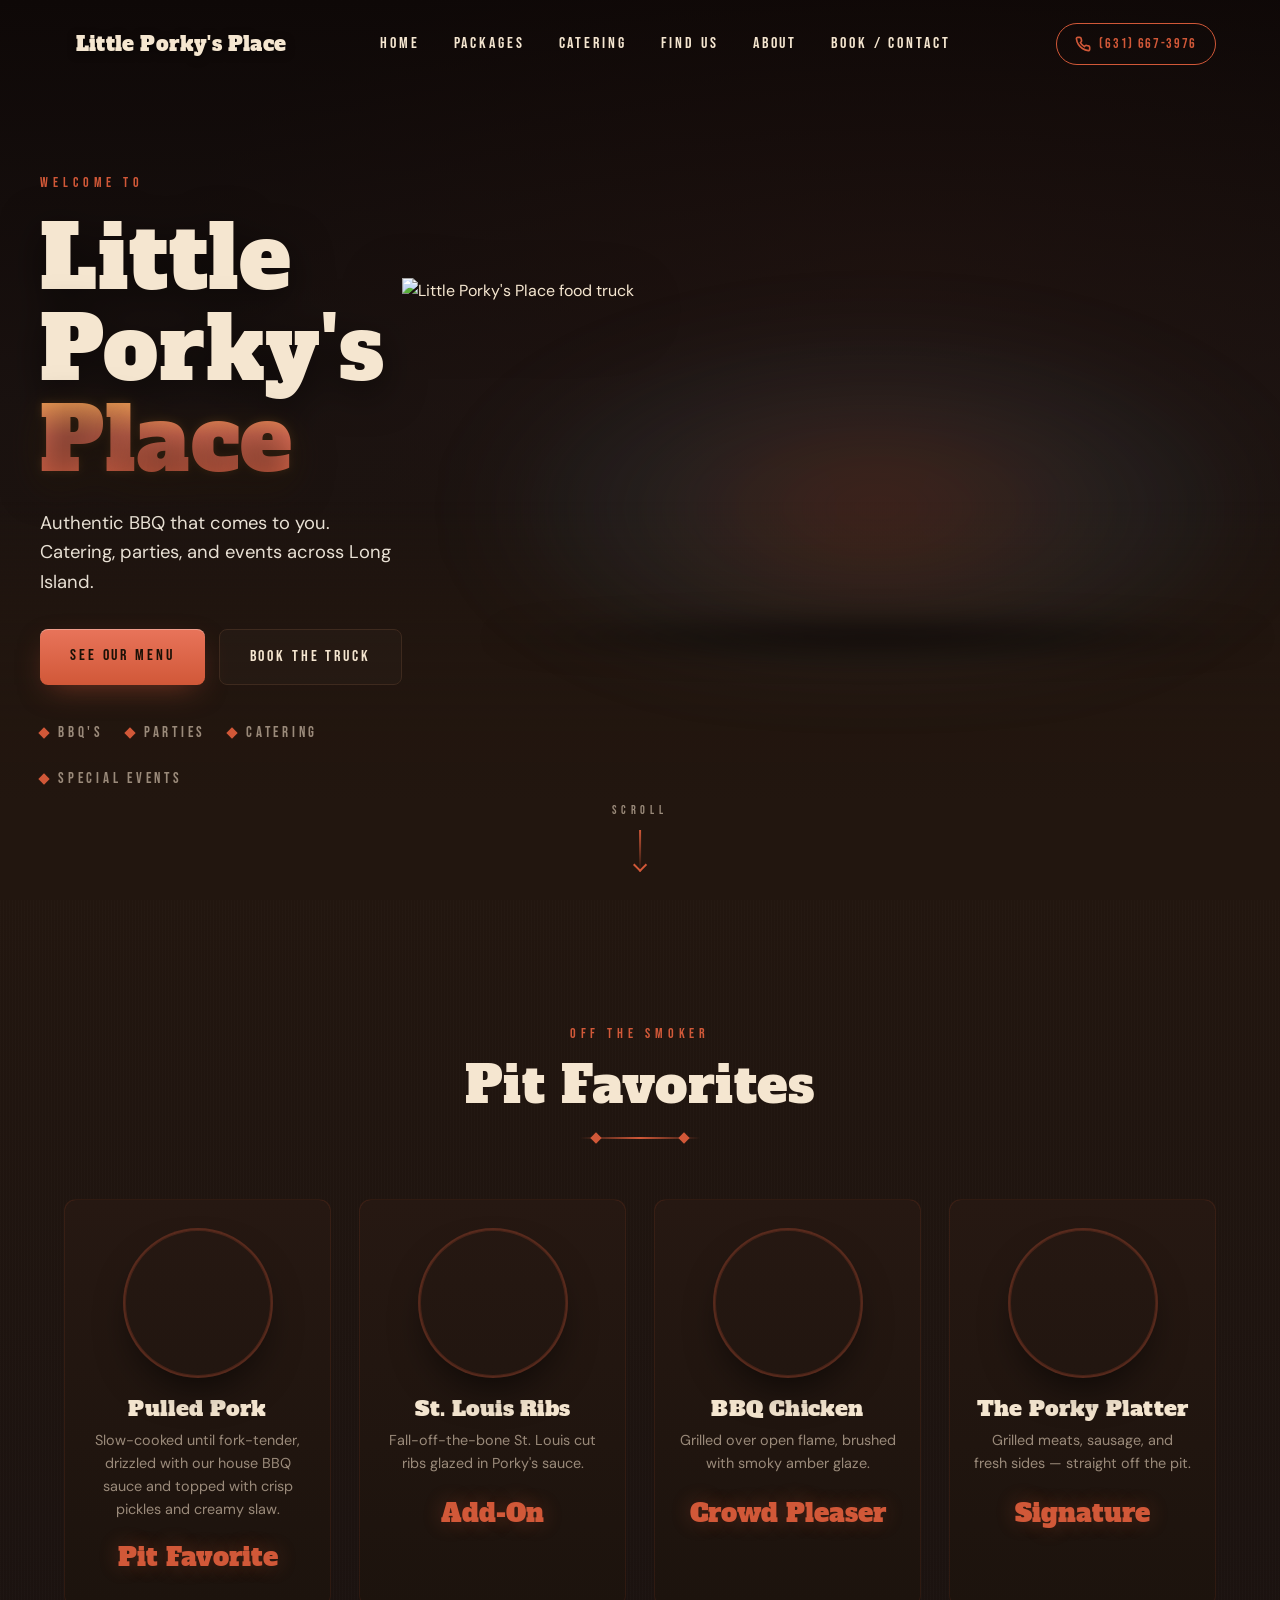
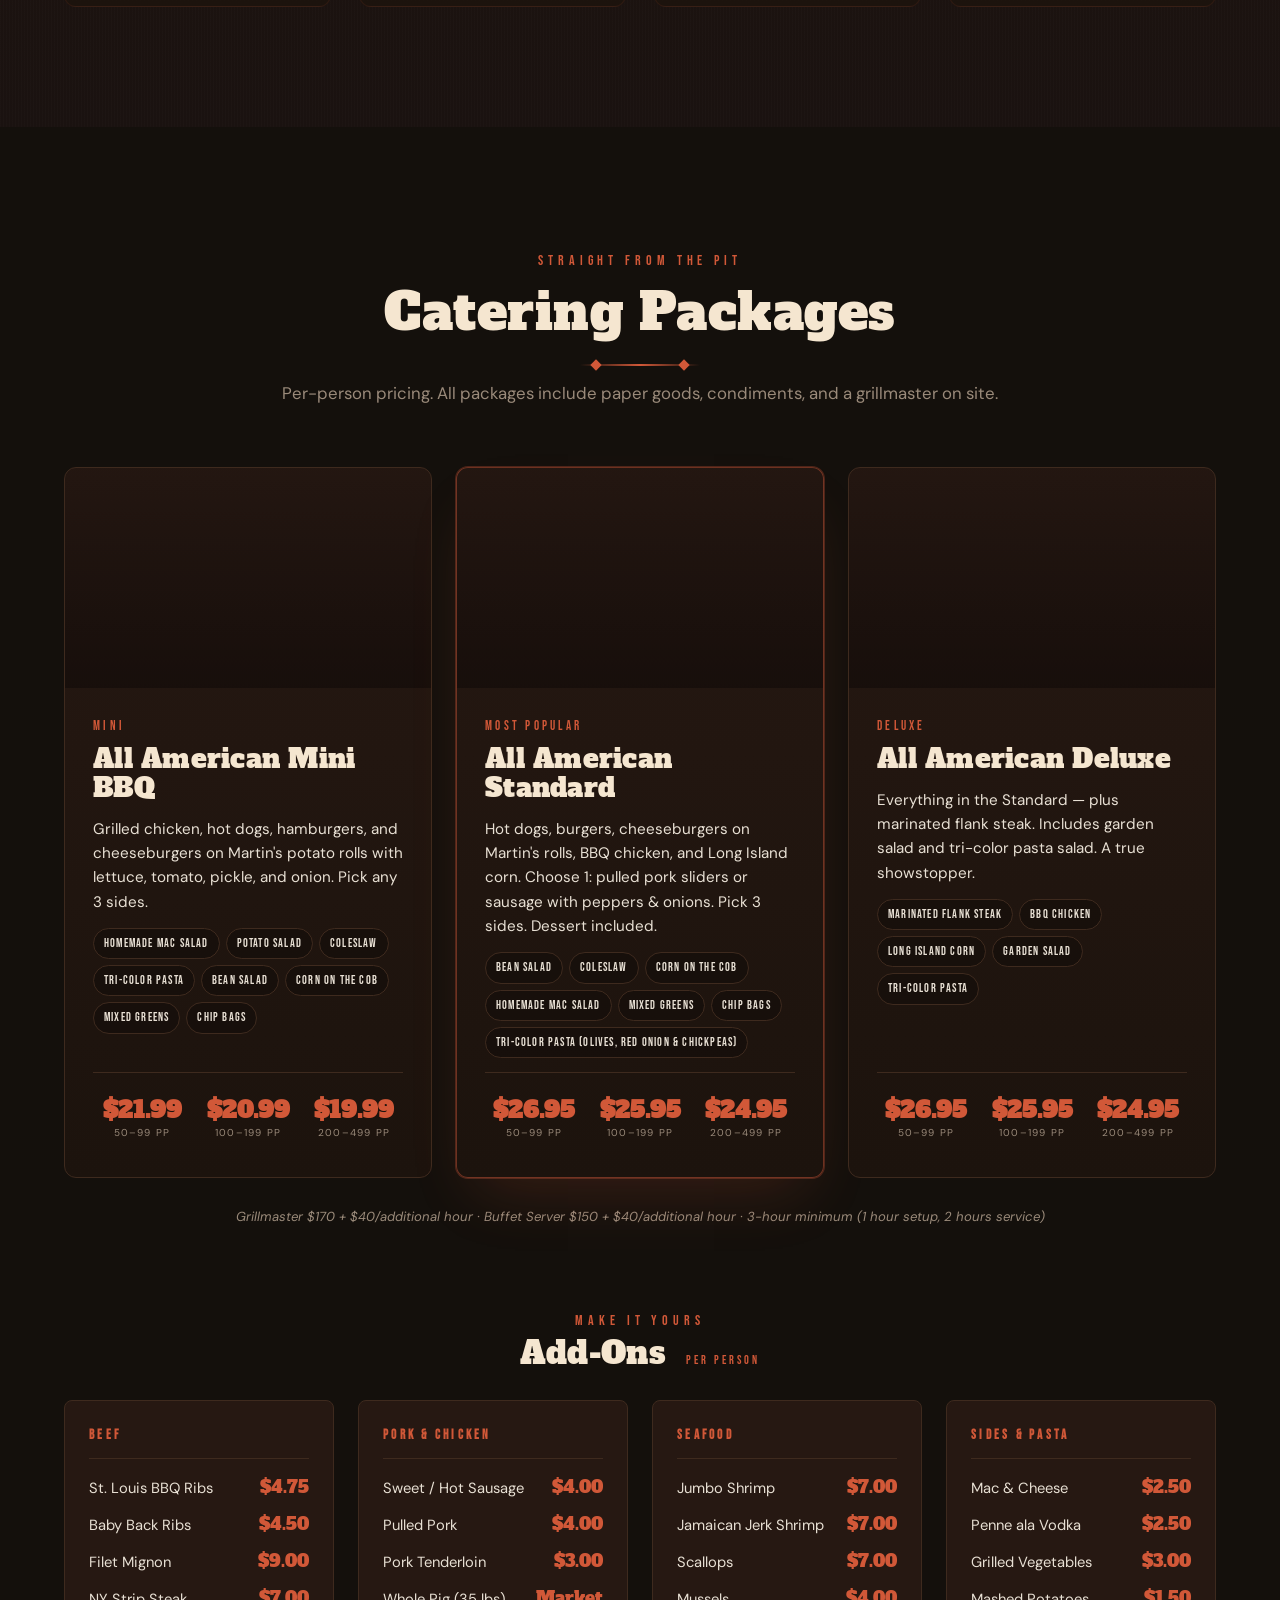
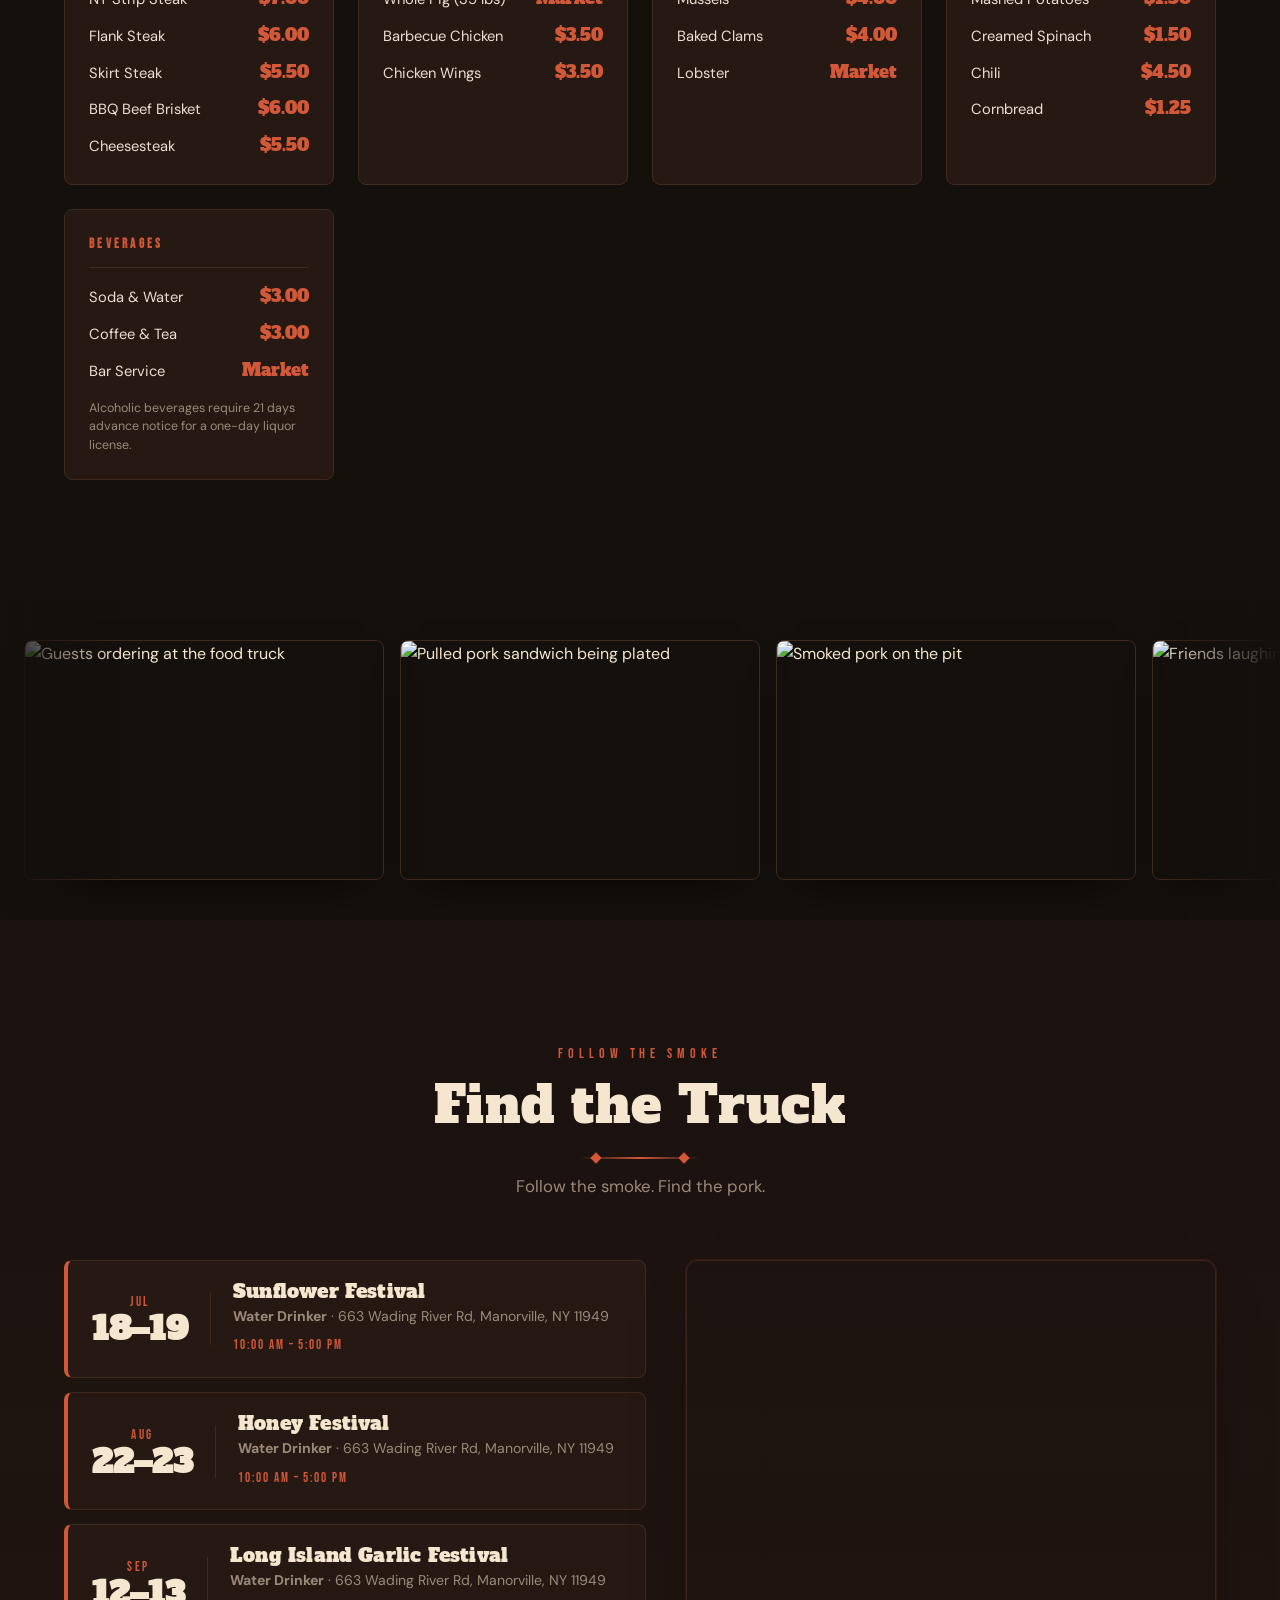
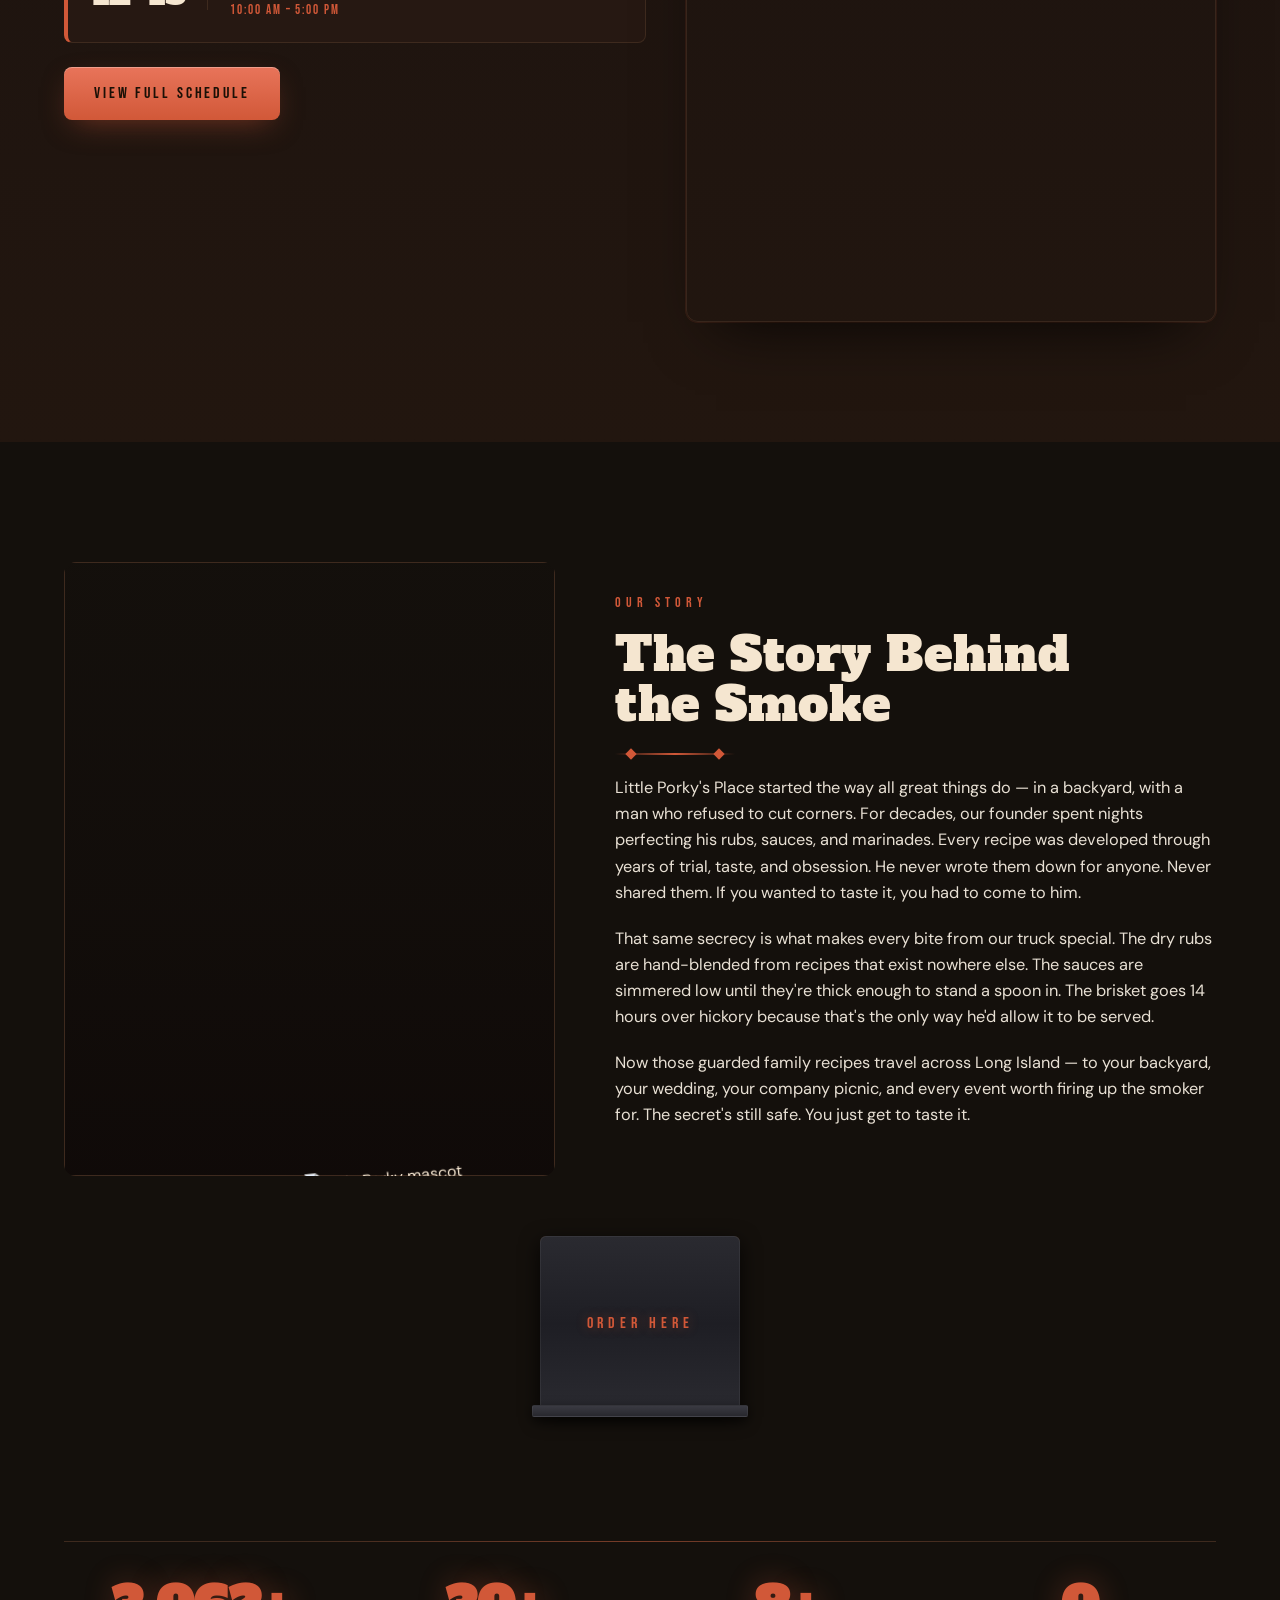
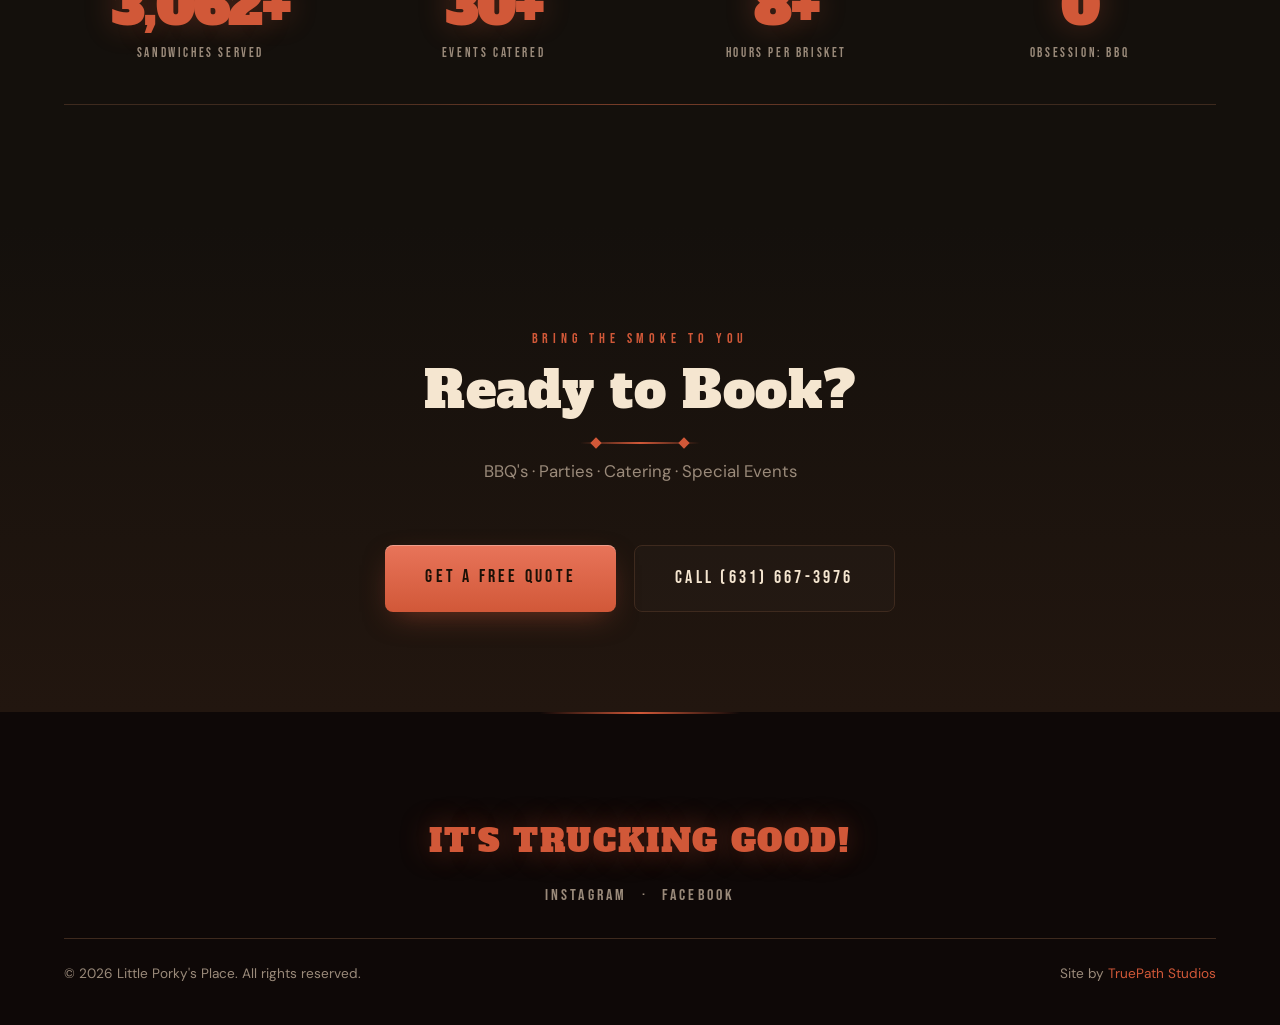
==== commit f26fdf11: "Restructure catering page into 4 tabbed blocks - Breakfast Packages: 4 sub-tabs (Buffet, À La Carte," ====
--- a/index.html
+++ b/index.html
@@ -31,7 +31,7 @@
     <nav class="nav__links" id="navLinks">
       <a href="#home">Home</a>
       <a href="#menu">Packages</a>
-      <a href="catering.html">Full Menu</a>
+      <a href="catering.html">Catering</a>
       <a href="#find">Find Us</a>
       <a href="#about">About</a>
       <a href="contact.html">Book / Contact</a>
--- a/css/styles.css
+++ b/css/styles.css
@@ -1775,6 +1775,23 @@
   margin: 8px 0 14px;
   line-height: 1;
 }
+.menu-card__price-row {
+  display: flex;
+  flex-wrap: wrap;
+  gap: 28px;
+  margin: 8px 0 14px;
+}
+.menu-card__price-row .menu-card__price-tag { margin: 0; }
+.menu-card .card-subhead {
+  font-family: var(--font-accent);
+  font-size: 12px;
+  letter-spacing: .25em;
+  text-transform: uppercase;
+  color: var(--c-amber);
+  margin: 18px 0 0;
+  padding-top: 14px;
+  border-top: 1px solid rgba(62,42,30,.5);
+}
 .menu-card__price-tag small {
   font-family: var(--font-accent);
   font-size: 12px;
@@ -1906,6 +1923,16 @@
   border-bottom: 1px solid rgba(62,42,30,.5);
 }
 .menu-detailed-list > li:last-child { border-bottom: none; }
+.menu-detailed-list--two-col {
+  display: grid;
+  grid-template-columns: 1fr 1fr;
+  column-gap: 36px;
+}
+.menu-detailed-list--two-col > li:nth-last-child(2) { border-bottom: none; }
+@media (max-width: 720px) {
+  .menu-detailed-list--two-col { grid-template-columns: 1fr; }
+  .menu-detailed-list--two-col > li:nth-last-child(2) { border-bottom: 1px solid rgba(62,42,30,.5); }
+}
 .menu-detailed-list strong {
   display: block;
   color: var(--c-cream);
@@ -2054,6 +2081,113 @@
 }
 
 .menu-cat--policies .menu-card p { color: var(--c-smoke); font-size: .93rem; line-height: 1.7; }
+
+/* ============ CATERING TAB GROUPS ============ */
+.cat-tabs-group { margin-top: 6px; }
+.cat-tabs {
+  display: flex;
+  gap: 2px;
+  flex-wrap: wrap;
+  border-bottom: 1px solid var(--c-char);
+  margin-bottom: 30px;
+}
+.cat-tab {
+  font-family: var(--font-accent);
+  font-size: 14px;
+  letter-spacing: .2em;
+  text-transform: uppercase;
+  color: var(--c-muted);
+  padding: 14px 22px;
+  position: relative;
+  transition: color .25s;
+  background: none;
+  border: none;
+  cursor: pointer;
+}
+.cat-tab::after {
+  content: '';
+  position: absolute;
+  bottom: -1px; left: 14px; right: 14px;
+  height: 3px;
+  background: var(--c-amber);
+  transform: scaleX(0);
+  transform-origin: center;
+  transition: transform .3s var(--ease);
+}
+.cat-tab:hover { color: var(--c-cream); }
+.cat-tab.is-active { color: var(--c-amber); }
+.cat-tab.is-active::after { transform: scaleX(1); }
+.cat-tab-panel { display: none; }
+.cat-tab-panel.is-active { display: block; animation: fade-up .5s var(--ease); }
+
+/* Number-tier tab strip (Hot Buffet by guest count) */
+.cat-tabs--tiers {
+  justify-content: flex-start;
+  gap: 6px;
+}
+.cat-tabs--tiers .cat-tab {
+  font-family: var(--font-display);
+  font-size: 1.25rem;
+  letter-spacing: 0;
+  padding: 12px 22px;
+  min-width: 64px;
+  text-align: center;
+}
+.cat-tabs--tiers .cat-tab::before {
+  content: 'For';
+  display: block;
+  font-family: var(--font-accent);
+  font-size: 9px;
+  letter-spacing: .25em;
+  color: var(--c-muted);
+  margin-bottom: 2px;
+}
+.cat-tabs--tiers .cat-tab.is-active::before { color: var(--c-amber); }
+
+/* Mega tab strip — many tabs, smaller padding, wraps to multiple rows */
+.cat-tabs--mega {
+  gap: 0 4px;
+  row-gap: 0;
+  padding-bottom: 0;
+}
+.cat-tabs--mega .cat-tab {
+  font-size: 12px;
+  letter-spacing: .15em;
+  padding: 11px 16px;
+}
+.cat-tabs--mega .cat-tab::after { left: 10px; right: 10px; }
+
+.includes-list {
+  list-style: none;
+  padding: 0;
+  margin: 14px 0 0;
+  display: flex;
+  flex-direction: column;
+  gap: 8px;
+}
+.includes-list li {
+  position: relative;
+  padding-left: 20px;
+  color: var(--c-smoke);
+  font-size: .95rem;
+  line-height: 1.5;
+}
+.includes-list li::before {
+  content: '';
+  position: absolute;
+  left: 0; top: 8px;
+  width: 6px; height: 6px;
+  background: var(--c-amber);
+  border-radius: 50%;
+}
+
+@media (max-width: 720px) {
+  .cat-tabs { gap: 0; }
+  .cat-tab { padding: 12px 14px; font-size: 12px; flex: 1 1 auto; text-align: center; }
+  .cat-tab::after { left: 6px; right: 6px; }
+  .cat-tabs--tiers .cat-tab { font-size: 1.05rem; padding: 10px 12px; min-width: 52px; }
+  .cat-tabs--mega .cat-tab { font-size: 11px; letter-spacing: .1em; padding: 10px 10px; flex: 0 1 auto; }
+}
 
 @media (max-width: 980px) {
   .menu-grid, .menu-grid--3 { grid-template-columns: 1fr; }
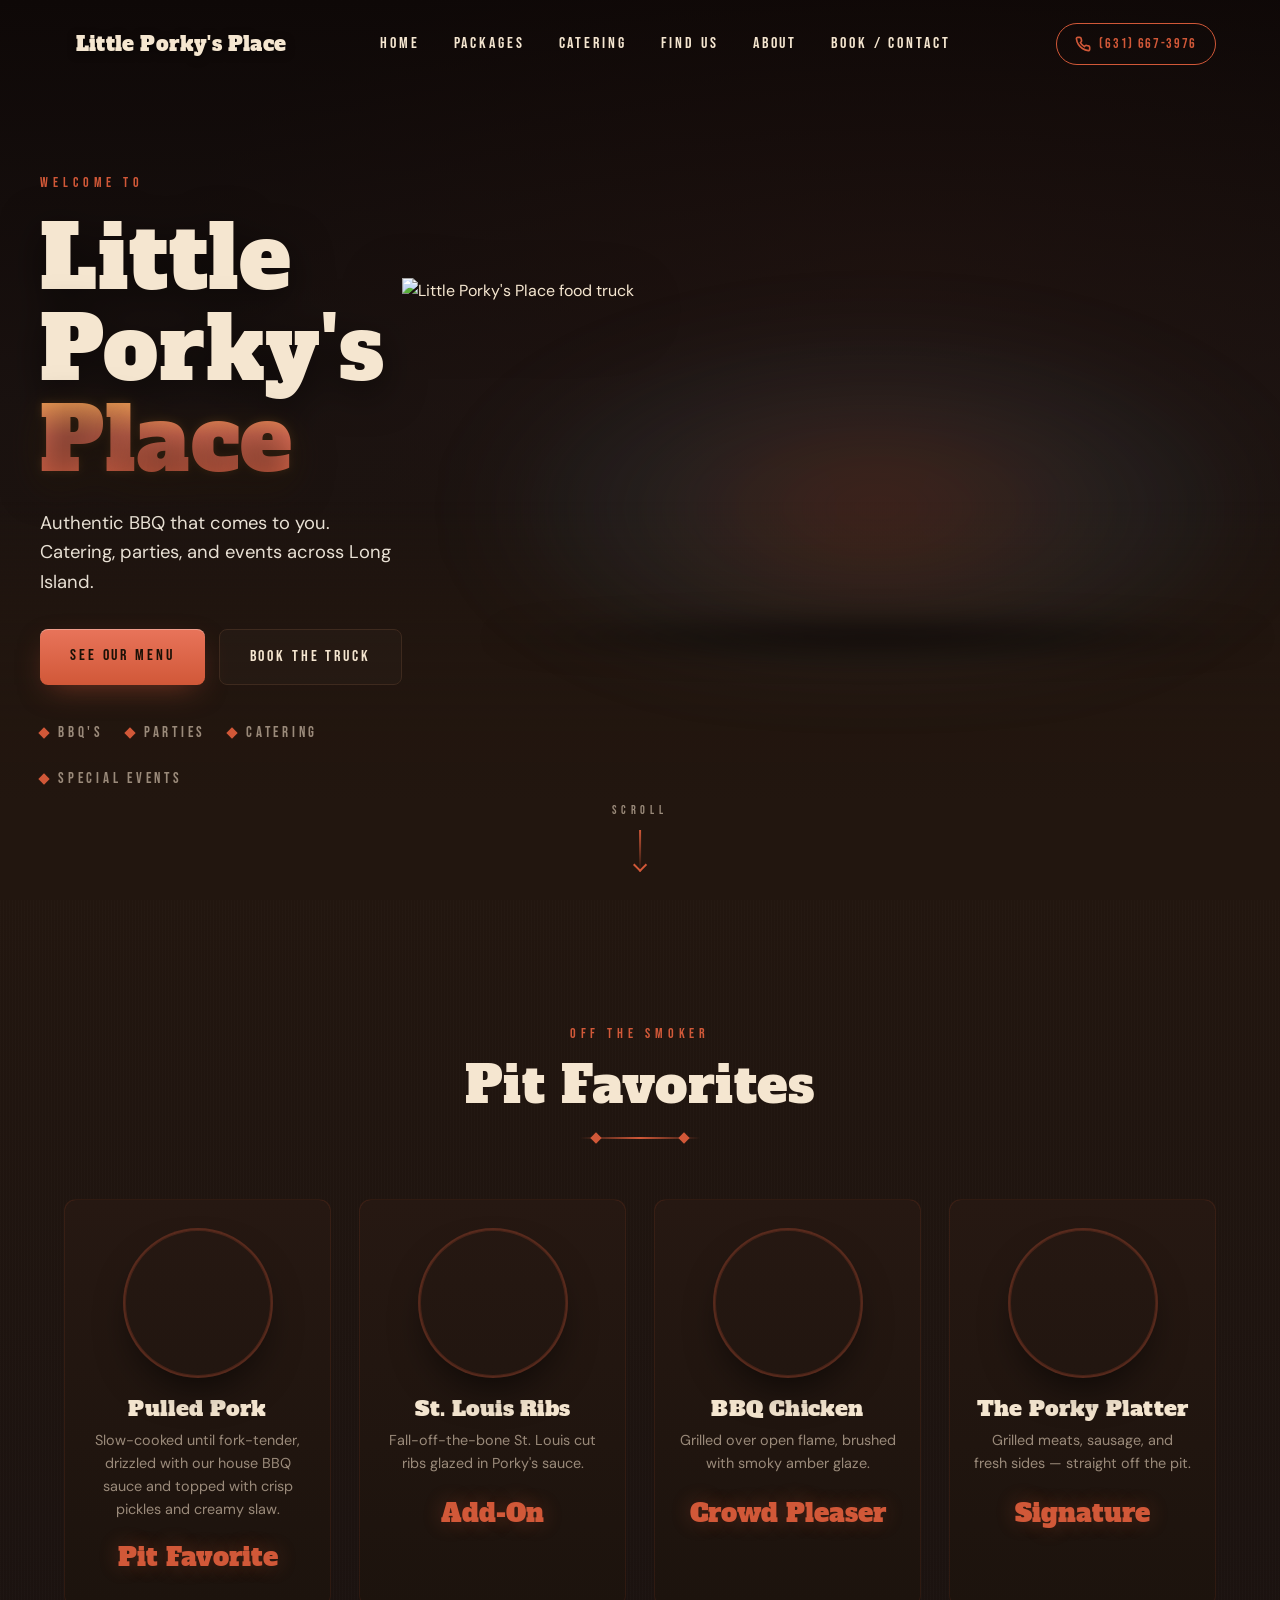
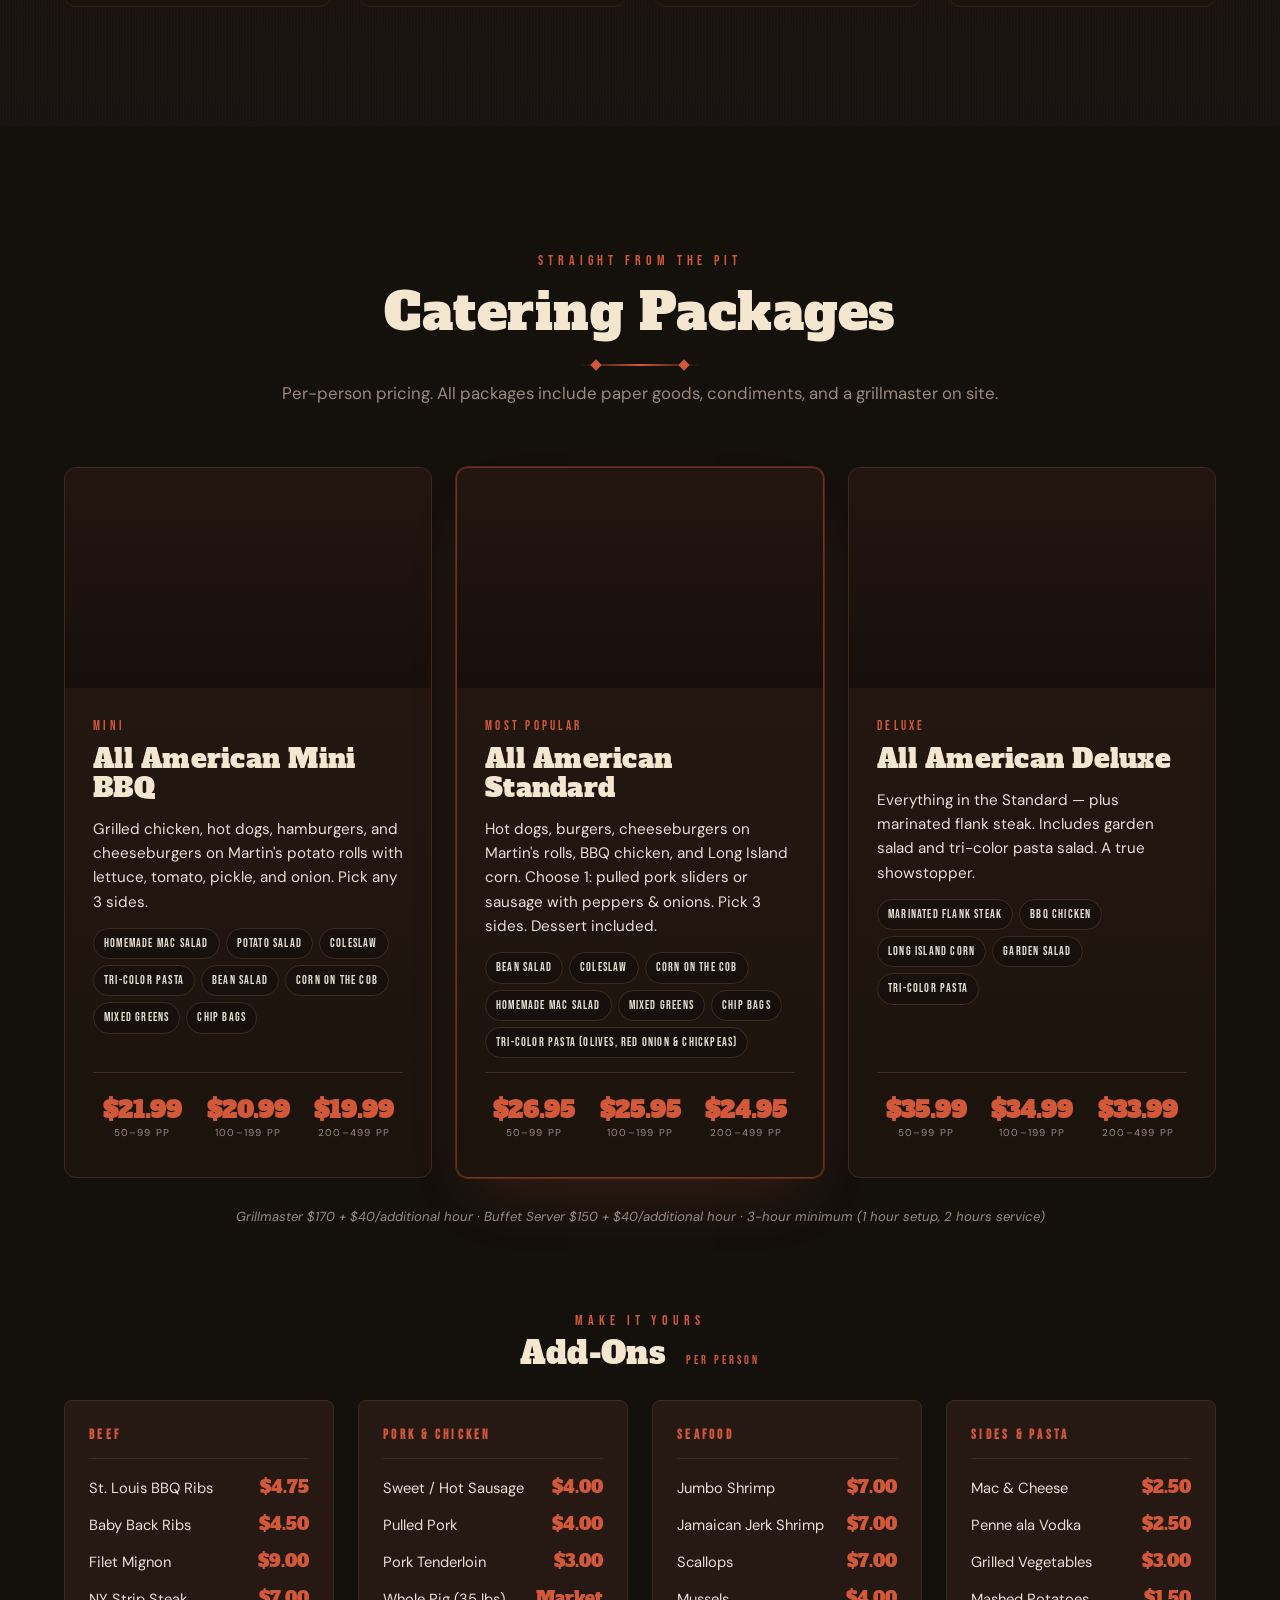
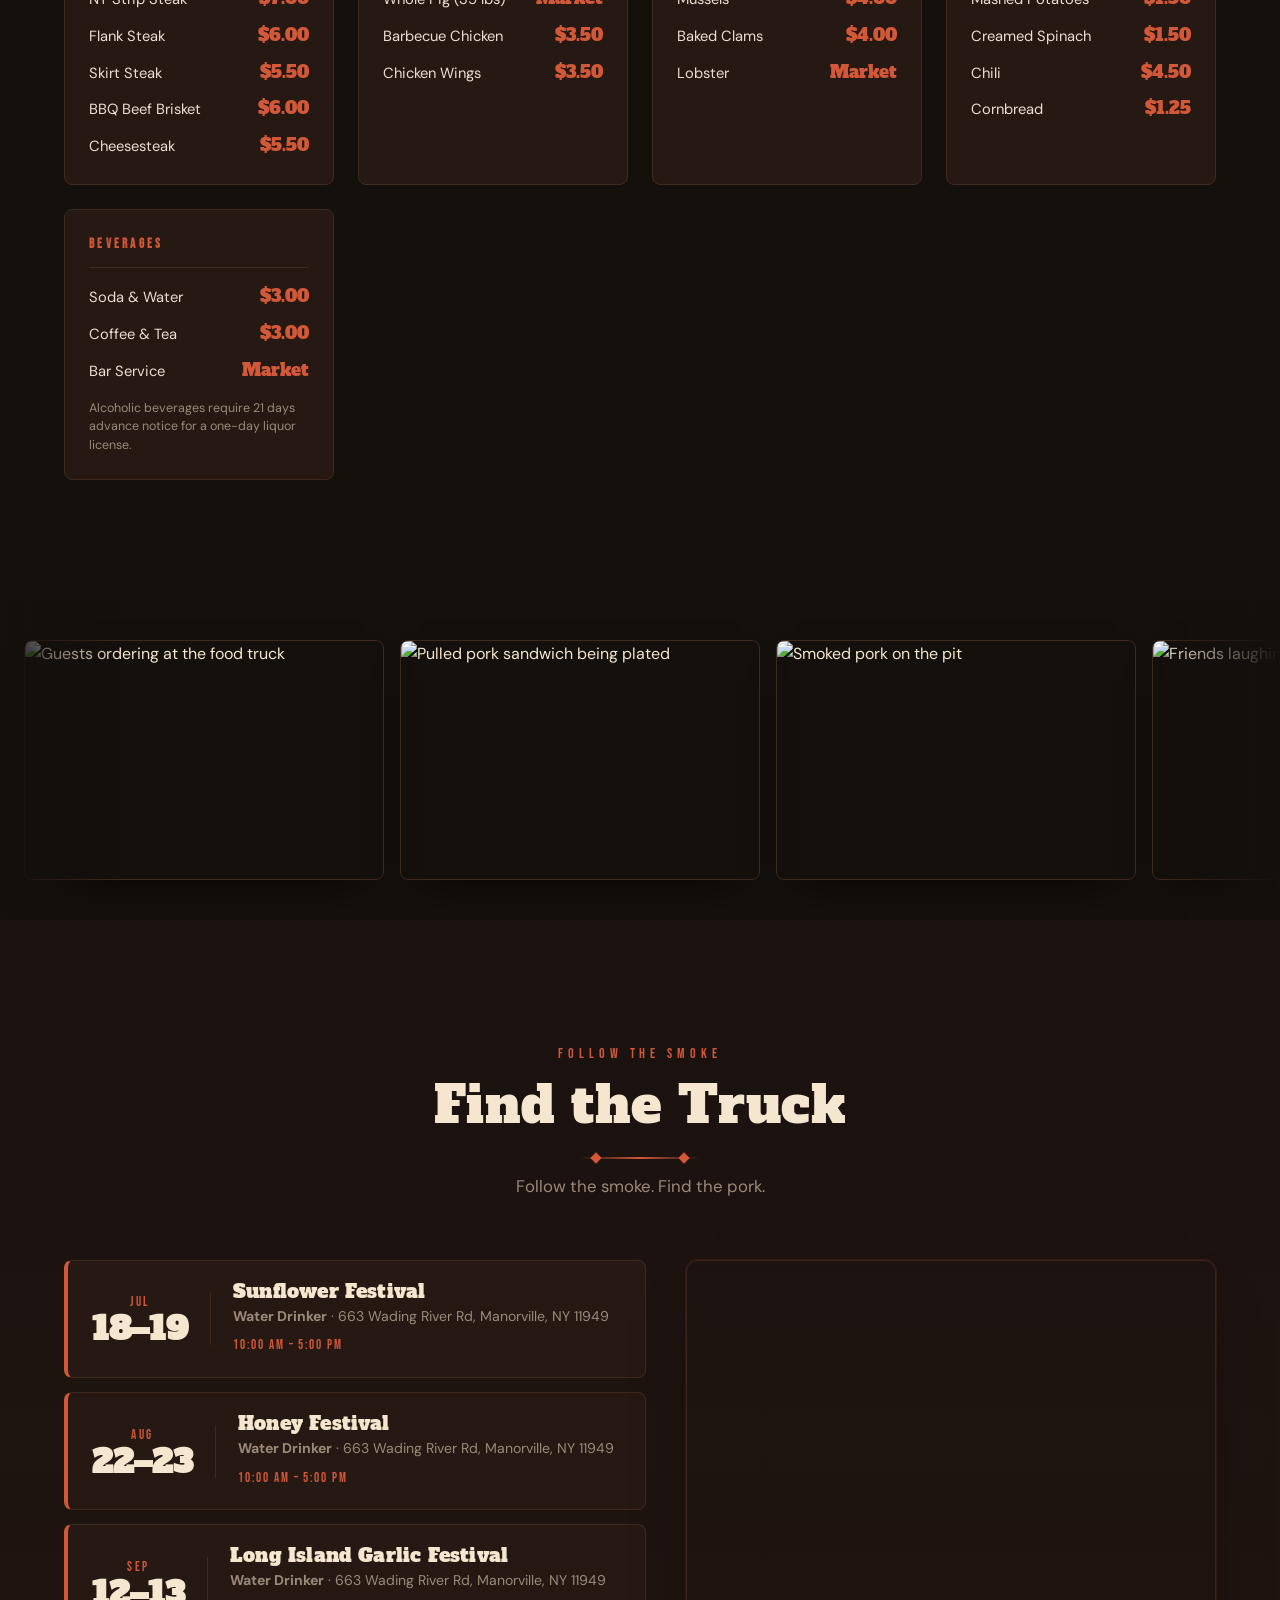
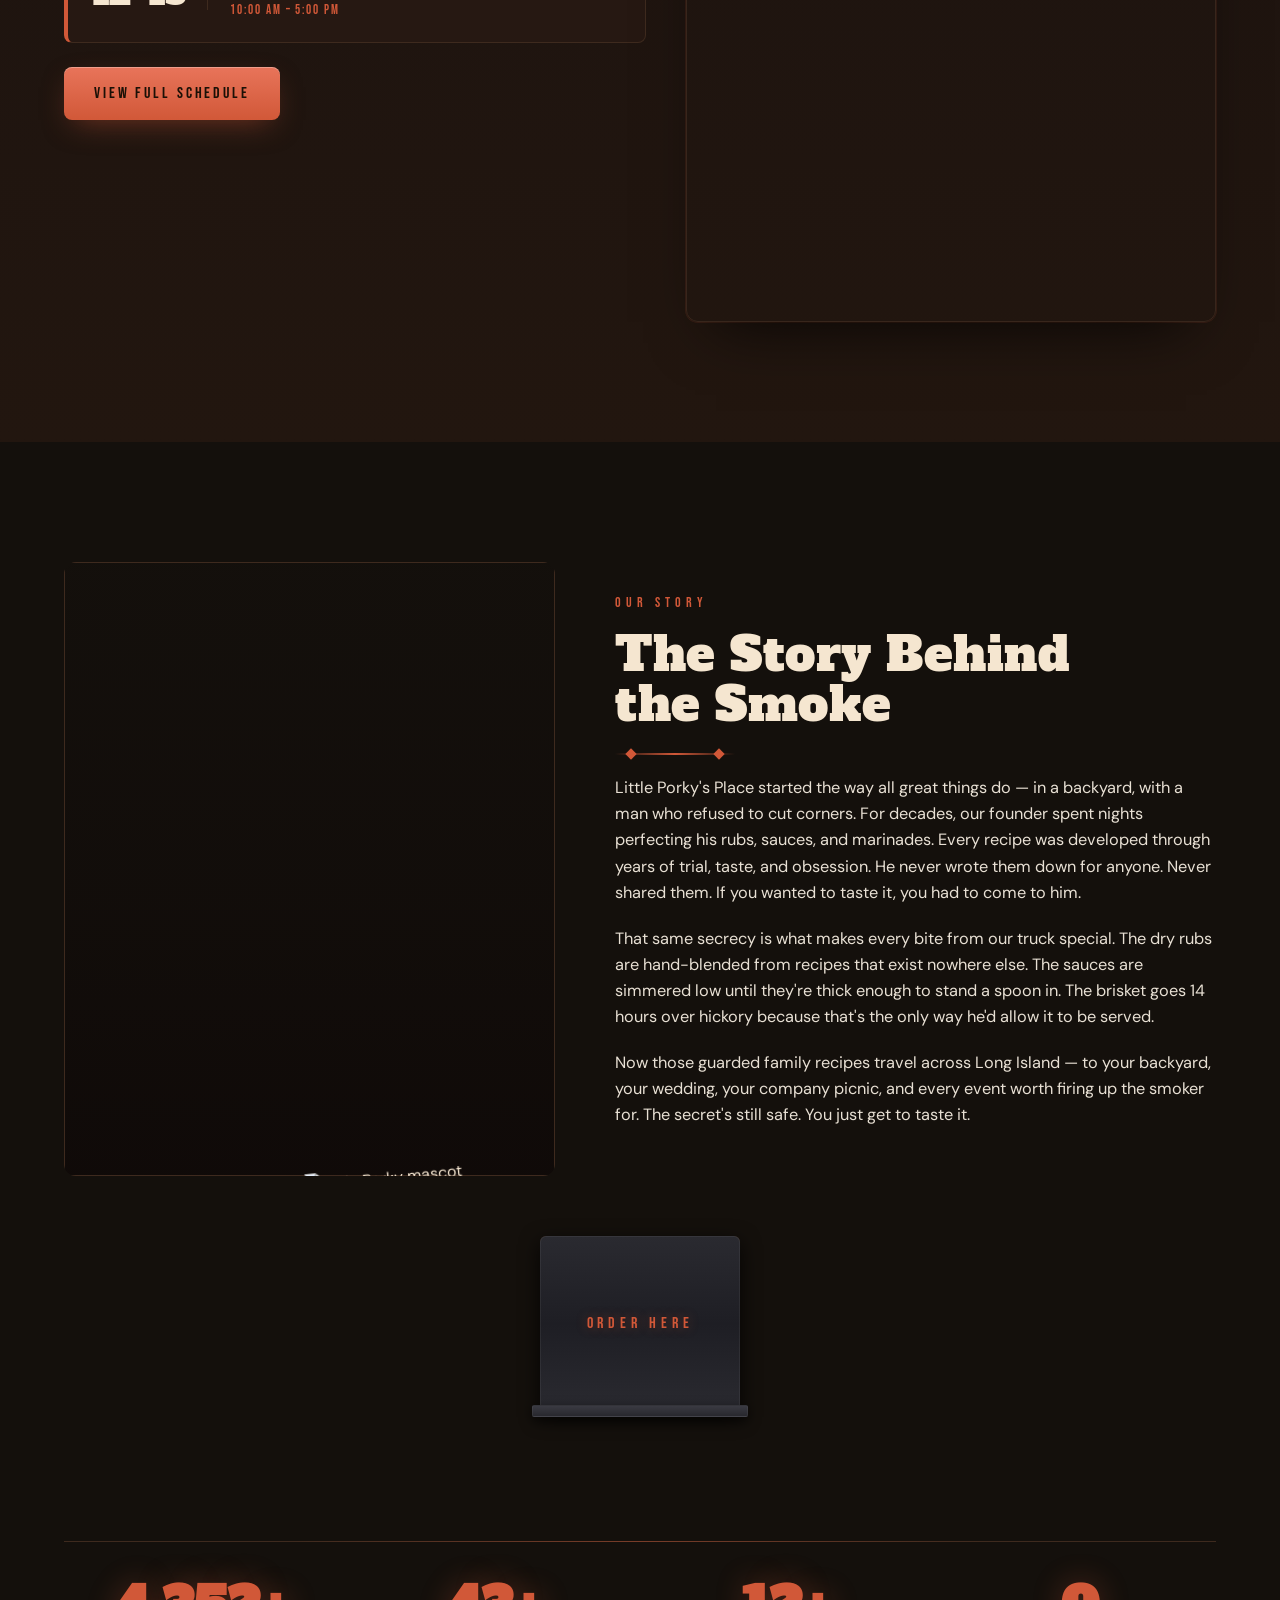
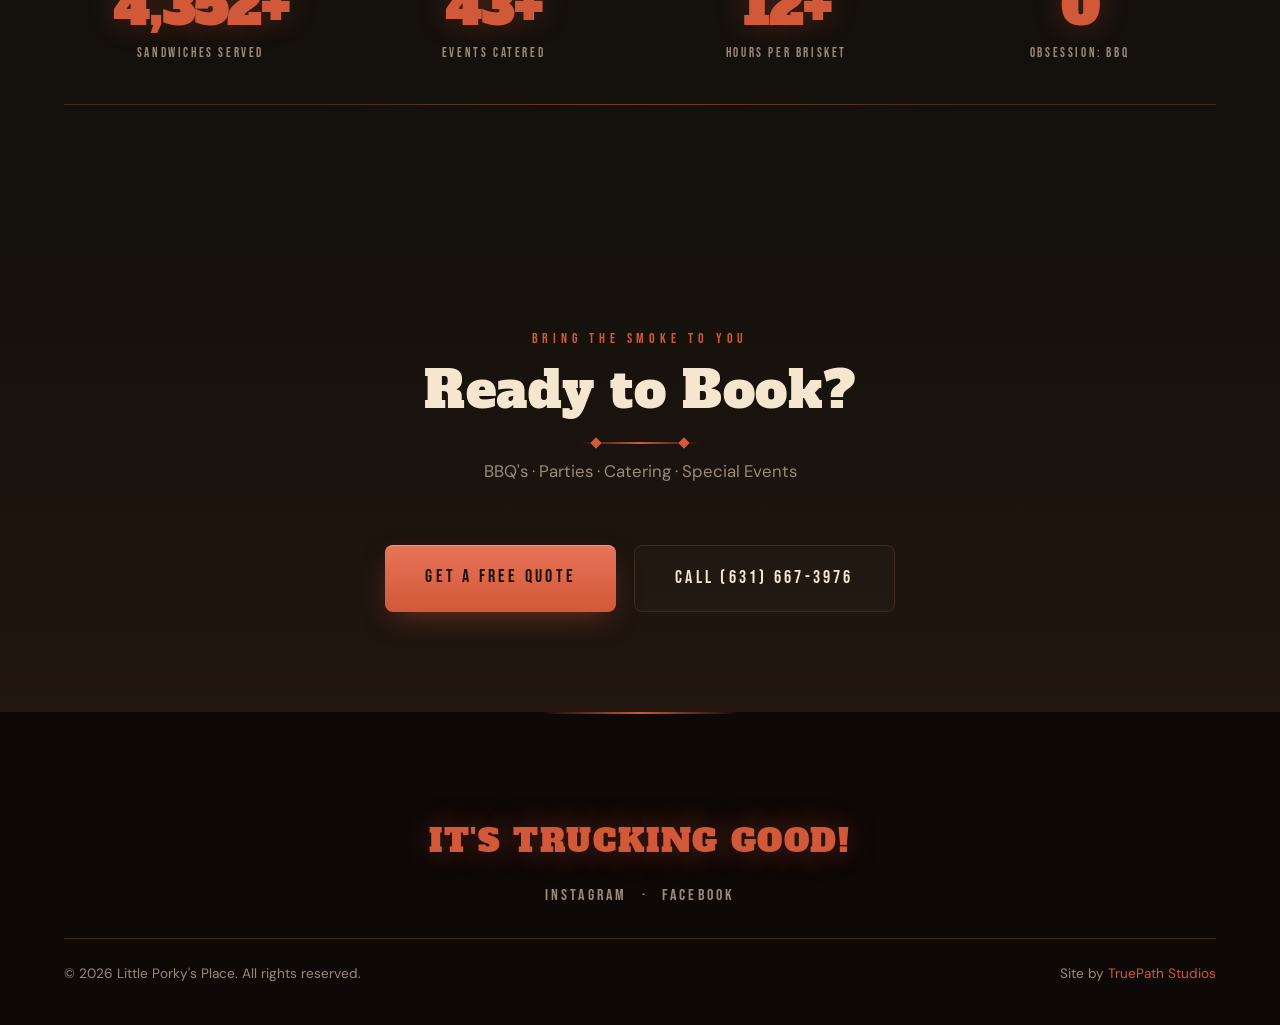
==== commit bfa47611: "Price All American Deluxe above Standard Deluxe tiers were duplicating Standard's $26.95/$25.95/$24." ====
--- a/index.html
+++ b/index.html
@@ -174,9 +174,9 @@
             <li>Garden Salad</li><li>Tri-Color Pasta</li>
           </ul>
           <div class="pkg__pricing">
-            <div><strong>$26.95</strong><span>50–99 pp</span></div>
-            <div><strong>$25.95</strong><span>100–199 pp</span></div>
-            <div><strong>$24.95</strong><span>200–499 pp</span></div>
+            <div><strong>$35.99</strong><span>50–99 pp</span></div>
+            <div><strong>$34.99</strong><span>100–199 pp</span></div>
+            <div><strong>$33.99</strong><span>200–499 pp</span></div>
           </div>
         </div>
       </article>
